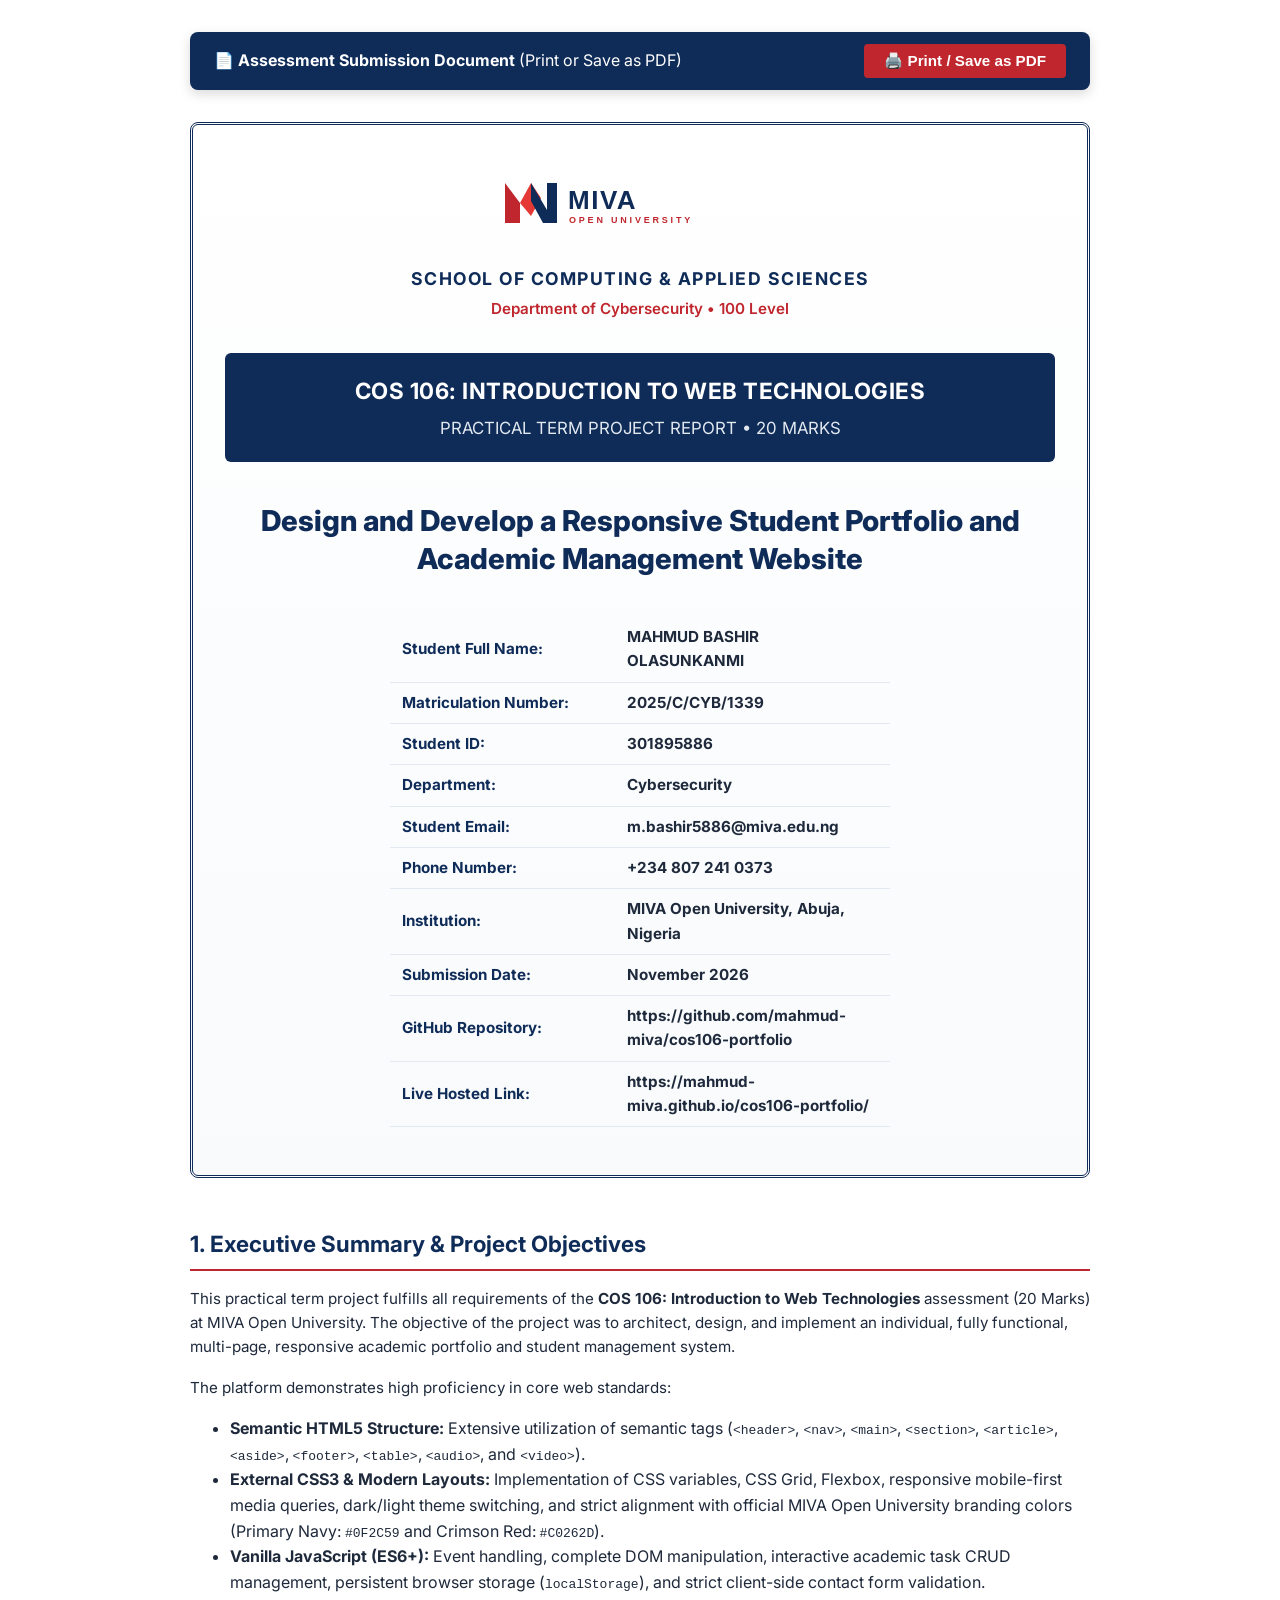
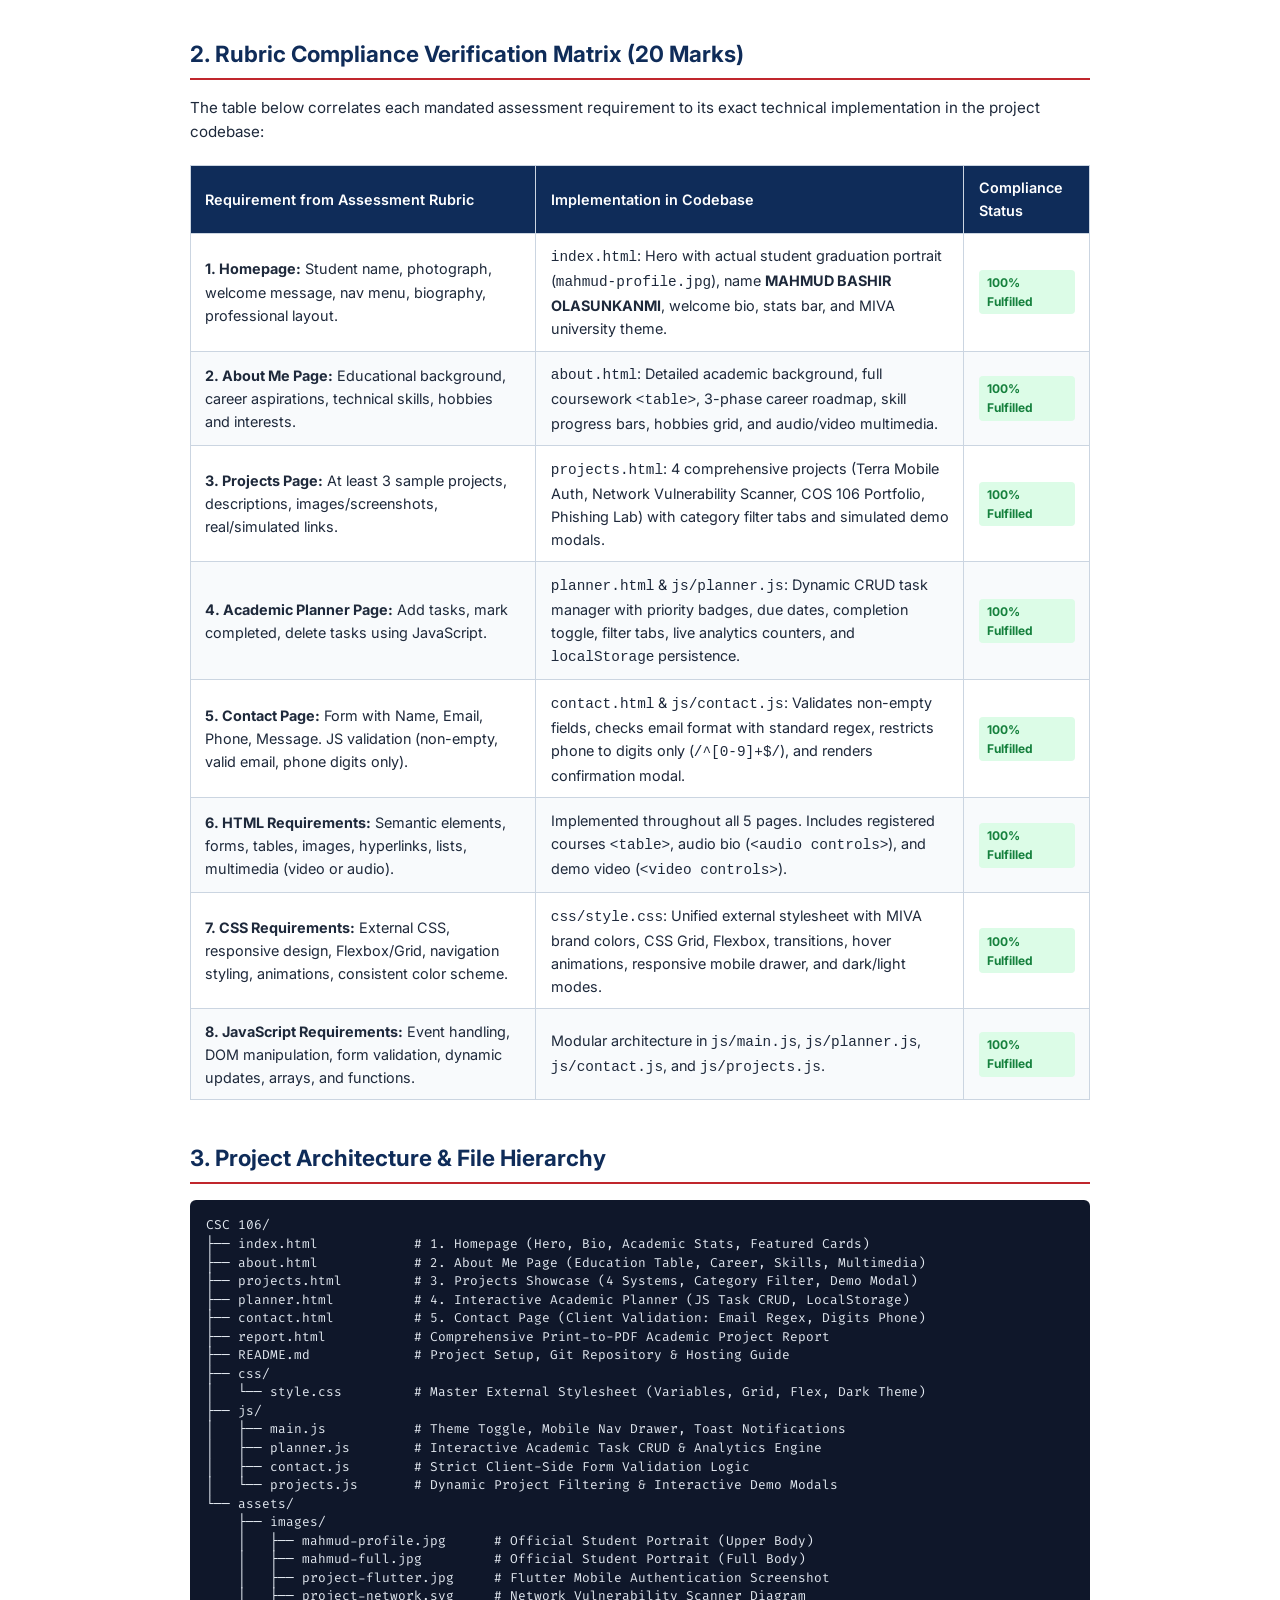
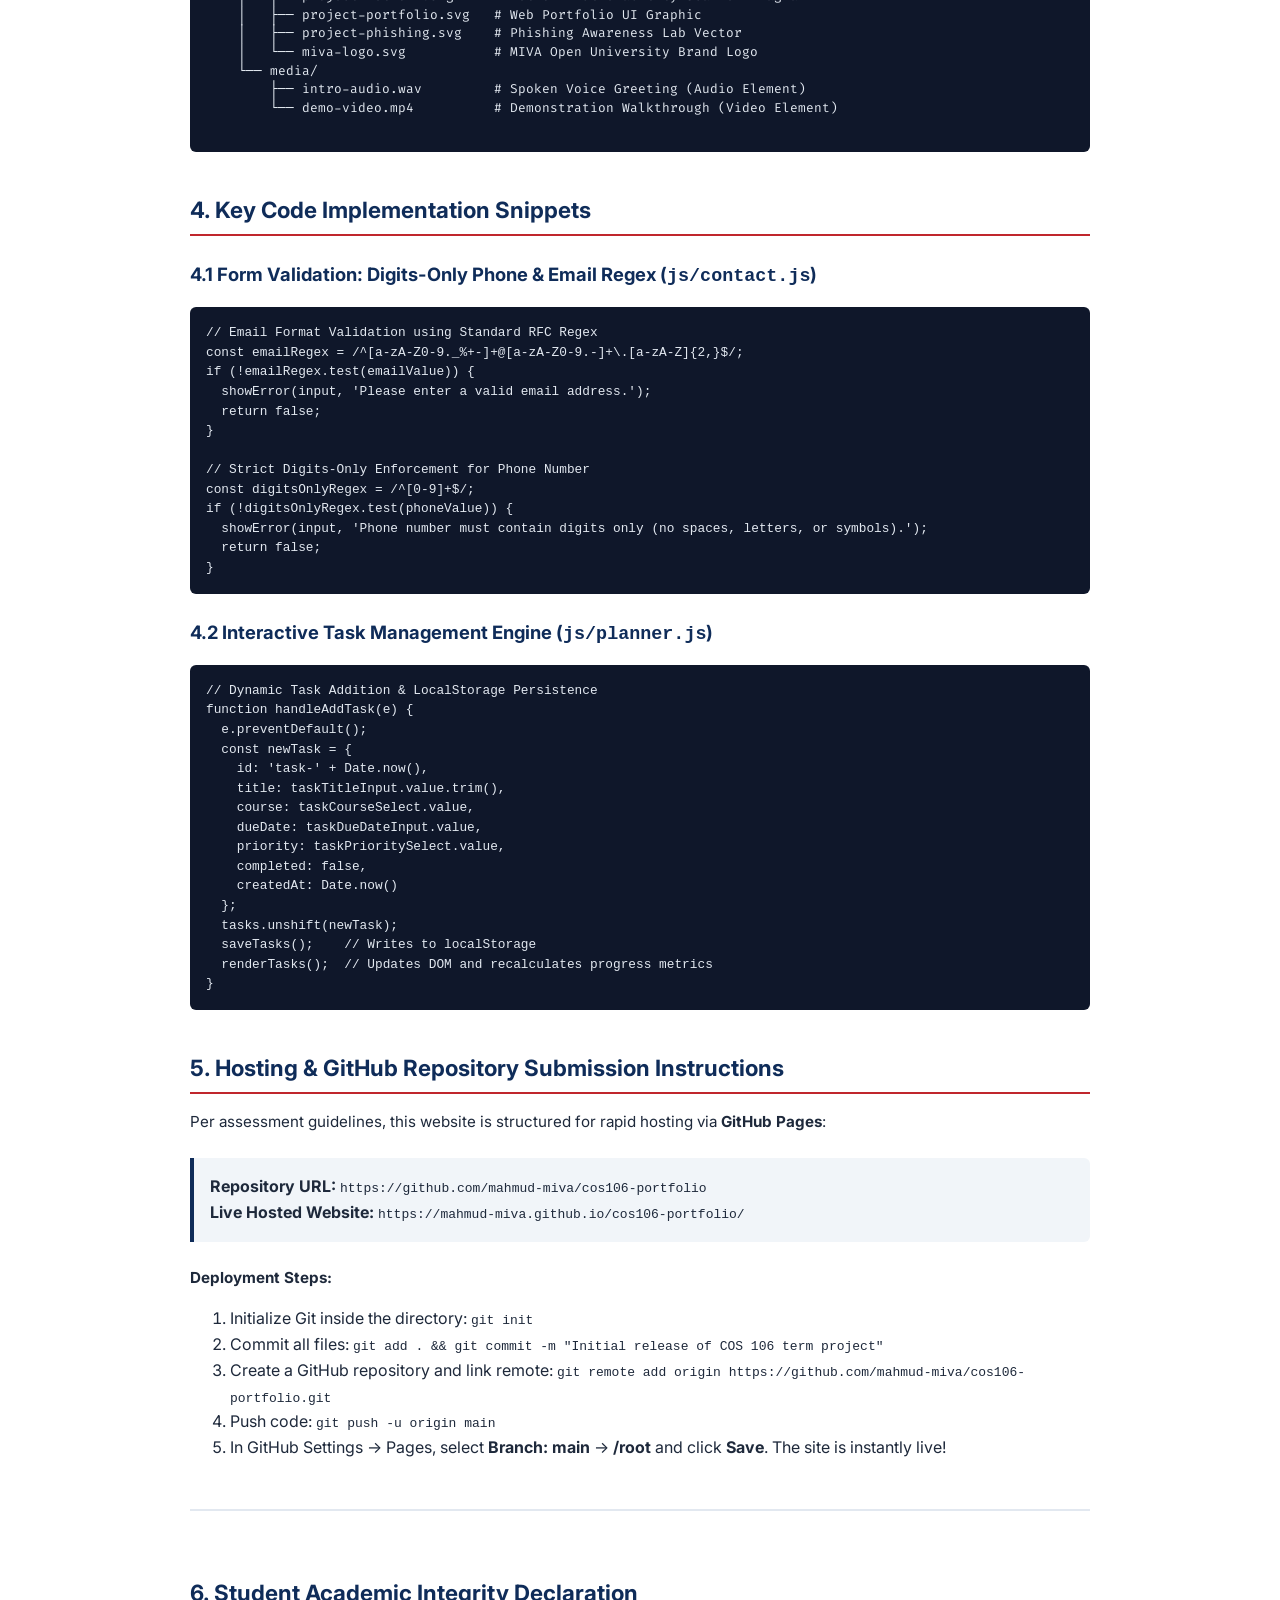
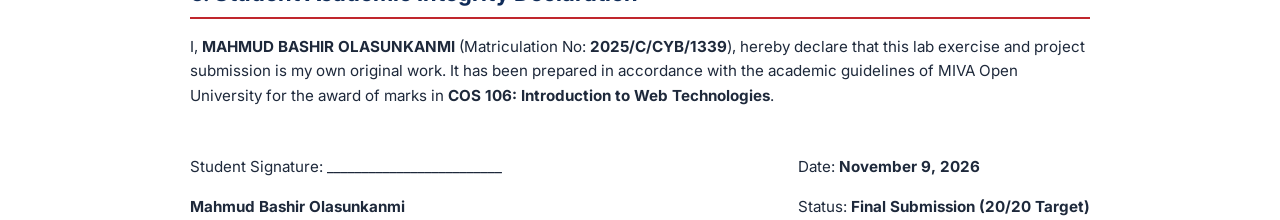
==== report.html @ 1d8b9899 "COS 106 Term Project - Mahmud Bashir Olasunkanmi - MIVA Open University" ====
<!DOCTYPE html>
<html lang="en">
<head>
  <meta charset="UTF-8">
  <meta name="viewport" content="width=device-width, initial-scale=1.0">
  <title>COS 106 Term Project Report - Mahmud Bashir Olasunkanmi (2025/C/CYB/1339)</title>
  <link rel="preconnect" href="https://fonts.googleapis.com">
  <link rel="preconnect" href="https://fonts.gstatic.com" crossorigin>
  <link href="https://fonts.googleapis.com/css2?family=Inter:wght@400;500;600;700;800;900&family=Fira+Code:wght@400;600&display=swap" rel="stylesheet">
  
  <style>
    /* Print Optimization CSS */
    @page {
      size: A4;
      margin: 20mm;
    }
    
    :root {
      --navy: #0F2C59;
      --red: #C0262D;
      --text: #1E293B;
      --bg: #F8FAFC;
      --border: #CBD5E1;
    }
    
    body {
      font-family: 'Inter', -apple-system, sans-serif;
      color: var(--text);
      line-height: 1.6;
      background-color: #FFFFFF;
      margin: 0;
      padding: 2rem;
    }
    
    .report-container {
      max-width: 900px;
      margin: 0 auto;
    }
    
    /* Cover Page */
    .cover-page {
      border: 3px double var(--navy);
      padding: 3rem 2rem;
      text-align: center;
      margin-bottom: 3rem;
      page-break-after: always;
      background: linear-gradient(180deg, #FFFFFF 0%, #F8FAFC 100%);
      border-radius: 8px;
    }
    
    .cover-logo {
      height: 60px;
      margin-bottom: 1.5rem;
    }
    
    .cover-school {
      font-size: 1.1rem;
      font-weight: 700;
      color: var(--navy);
      text-transform: uppercase;
      letter-spacing: 1.5px;
      margin-bottom: 0.25rem;
    }
    
    .cover-dept {
      font-size: 0.95rem;
      color: var(--red);
      font-weight: 600;
      margin-bottom: 2rem;
    }
    
    .cover-course-box {
      background-color: var(--navy);
      color: #FFFFFF;
      padding: 1.25rem;
      border-radius: 6px;
      margin-bottom: 2.5rem;
    }
    
    .cover-course-box h2 {
      margin: 0 0 0.4rem 0;
      font-size: 1.4rem;
      letter-spacing: 0.5px;
    }
    
    .cover-course-box p {
      margin: 0;
      font-size: 1.05rem;
      color: #E2E8F0;
    }
    
    .cover-title {
      font-size: 1.8rem;
      font-weight: 800;
      color: var(--navy);
      line-height: 1.3;
      margin-bottom: 2.5rem;
    }
    
    .cover-meta-table {
      margin: 0 auto;
      border-collapse: collapse;
      text-align: left;
      font-size: 0.95rem;
      max-width: 500px;
      width: 100%;
    }
    
    .cover-meta-table td {
      padding: 0.5rem 0.75rem;
      border-bottom: 1px solid #E2E8F0;
    }
    
    .cover-meta-table td:first-child {
      font-weight: 700;
      color: var(--navy);
      width: 45%;
    }
    
    /* Section Formatting */
    h2.section-heading {
      color: var(--navy);
      border-bottom: 2px solid var(--red);
      padding-bottom: 0.4rem;
      margin-top: 2.5rem;
      margin-bottom: 1rem;
      font-size: 1.4rem;
    }
    
    h3.sub-heading {
      color: var(--navy);
      margin-top: 1.5rem;
      margin-bottom: 0.5rem;
      font-size: 1.15rem;
    }
    
    p {
      margin-bottom: 1rem;
      font-size: 0.95rem;
    }
    
    table.data-table {
      width: 100%;
      border-collapse: collapse;
      margin: 1.25rem 0;
      font-size: 0.9rem;
    }
    
    table.data-table th, table.data-table td {
      border: 1px solid var(--border);
      padding: 0.65rem 0.9rem;
      text-align: left;
    }
    
    table.data-table th {
      background-color: var(--navy);
      color: #FFFFFF;
      font-weight: 600;
    }
    
    table.data-table tr:nth-child(even) {
      background-color: #F8FAFC;
    }
    
    .badge {
      display: inline-block;
      padding: 0.2rem 0.5rem;
      border-radius: 4px;
      font-size: 0.75rem;
      font-weight: 700;
      background-color: #DCFCE7;
      color: #15803D;
    }
    
    pre {
      background-color: #0F172A;
      color: #E2E8F0;
      padding: 1rem;
      border-radius: 6px;
      overflow-x: auto;
      font-family: 'Fira Code', monospace;
      font-size: 0.8rem;
      line-height: 1.45;
      margin: 1rem 0;
    }
    
    .callout {
      background-color: #F1F5F9;
      border-left: 4px solid var(--navy);
      padding: 1rem;
      margin: 1.5rem 0;
      border-radius: 0 6px 6px 0;
    }
    
    .print-btn-bar {
      position: sticky;
      top: 10px;
      background-color: var(--navy);
      color: white;
      padding: 0.75rem 1.5rem;
      display: flex;
      justify-content: space-between;
      align-items: center;
      border-radius: 8px;
      margin-bottom: 2rem;
      box-shadow: 0 4px 12px rgba(0,0,0,0.15);
      z-index: 100;
    }
    
    .print-btn {
      background-color: var(--red);
      color: white;
      border: none;
      padding: 0.5rem 1.25rem;
      font-weight: bold;
      border-radius: 4px;
      cursor: pointer;
      font-size: 0.95rem;
    }
    
    @media print {
      .print-btn-bar {
        display: none !important;
      }
      body {
        padding: 0;
      }
      .page-break {
        page-break-after: always;
      }
    }
  </style>
</head>
<body>

  <div class="report-container">

    <!-- Screen-only Print Bar -->
    <div class="print-btn-bar">
      <div>
        <strong>📄 Assessment Submission Document</strong> (Print or Save as PDF)
      </div>
      <div>
        <button class="print-btn" onclick="window.print()">🖨️ Print / Save as PDF</button>
      </div>
    </div>

    <!-- Cover Page -->
    <section class="cover-page">
      <img src="assets/images/miva-logo.svg" alt="MIVA Open University" class="cover-logo">
      <div class="cover-school">School of Computing &amp; Applied Sciences</div>
      <div class="cover-dept">Department of Cybersecurity &bull; 100 Level</div>

      <div class="cover-course-box">
        <h2>COS 106: INTRODUCTION TO WEB TECHNOLOGIES</h2>
        <p>PRACTICAL TERM PROJECT REPORT &bull; 20 MARKS</p>
      </div>

      <h1 class="cover-title">
        Design and Develop a Responsive Student Portfolio and Academic Management Website
      </h1>

      <table class="cover-meta-table">
        <tr>
          <td>Student Full Name:</td>
          <td><strong>MAHMUD BASHIR OLASUNKANMI</strong></td>
        </tr>
        <tr>
          <td>Matriculation Number:</td>
          <td><strong>2025/C/CYB/1339</strong></td>
        </tr>
        <tr>
          <td>Student ID:</td>
          <td><strong>301895886</strong></td>
        </tr>
        <tr>
          <td>Department:</td>
          <td><strong>Cybersecurity</strong></td>
        </tr>
        <tr>
          <td>Student Email:</td>
          <td><strong>m.bashir5886@miva.edu.ng</strong></td>
        </tr>
        <tr>
          <td>Phone Number:</td>
          <td><strong>+234 807 241 0373</strong></td>
        </tr>
        <tr>
          <td>Institution:</td>
          <td><strong>MIVA Open University, Abuja, Nigeria</strong></td>
        </tr>
        <tr>
          <td>Submission Date:</td>
          <td><strong>November 2026</strong></td>
        </tr>
        <tr>
          <td>GitHub Repository:</td>
          <td><strong>https://github.com/mahmud-miva/cos106-portfolio</strong></td>
        </tr>
        <tr>
          <td>Live Hosted Link:</td>
          <td><strong>https://mahmud-miva.github.io/cos106-portfolio/</strong></td>
        </tr>
      </table>
    </section>

    <!-- Table of Contents / Executive Summary -->
    <section>
      <h2 class="section-heading">1. Executive Summary &amp; Project Objectives</h2>
      <p>
        This practical term project fulfills all requirements of the <strong>COS 106: Introduction to Web Technologies</strong> assessment (20 Marks) at MIVA Open University. 
        The objective of the project was to architect, design, and implement an individual, fully functional, multi-page, responsive academic portfolio and student management system.
      </p>
      <p>
        The platform demonstrates high proficiency in core web standards:
      </p>
      <ul>
        <li><strong>Semantic HTML5 Structure:</strong> Extensive utilization of semantic tags (<code>&lt;header&gt;</code>, <code>&lt;nav&gt;</code>, <code>&lt;main&gt;</code>, <code>&lt;section&gt;</code>, <code>&lt;article&gt;</code>, <code>&lt;aside&gt;</code>, <code>&lt;footer&gt;</code>, <code>&lt;table&gt;</code>, <code>&lt;audio&gt;</code>, and <code>&lt;video&gt;</code>).</li>
        <li><strong>External CSS3 &amp; Modern Layouts:</strong> Implementation of CSS variables, CSS Grid, Flexbox, responsive mobile-first media queries, dark/light theme switching, and strict alignment with official MIVA Open University branding colors (Primary Navy: <code>#0F2C59</code> and Crimson Red: <code>#C0262D</code>).</li>
        <li><strong>Vanilla JavaScript (ES6+):</strong> Event handling, complete DOM manipulation, interactive academic task CRUD management, persistent browser storage (<code>localStorage</code>), and strict client-side contact form validation.</li>
      </ul>
    </section>

    <!-- Rubric Compliance Matrix -->
    <section>
      <h2 class="section-heading">2. Rubric Compliance Verification Matrix (20 Marks)</h2>
      <p>The table below correlates each mandated assessment requirement to its exact technical implementation in the project codebase:</p>

      <table class="data-table">
        <thead>
          <tr>
            <th>Requirement from Assessment Rubric</th>
            <th>Implementation in Codebase</th>
            <th>Compliance Status</th>
          </tr>
        </thead>
        <tbody>
          <tr>
            <td><strong>1. Homepage:</strong> Student name, photograph, welcome message, nav menu, biography, professional layout.</td>
            <td><code>index.html</code>: Hero with actual student graduation portrait (<code>mahmud-profile.jpg</code>), name <strong>MAHMUD BASHIR OLASUNKANMI</strong>, welcome bio, stats bar, and MIVA university theme.</td>
            <td><span class="badge">100% Fulfilled</span></td>
          </tr>
          <tr>
            <td><strong>2. About Me Page:</strong> Educational background, career aspirations, technical skills, hobbies and interests.</td>
            <td><code>about.html</code>: Detailed academic background, full coursework <code>&lt;table&gt;</code>, 3-phase career roadmap, skill progress bars, hobbies grid, and audio/video multimedia.</td>
            <td><span class="badge">100% Fulfilled</span></td>
          </tr>
          <tr>
            <td><strong>3. Projects Page:</strong> At least 3 sample projects, descriptions, images/screenshots, real/simulated links.</td>
            <td><code>projects.html</code>: 4 comprehensive projects (Terra Mobile Auth, Network Vulnerability Scanner, COS 106 Portfolio, Phishing Lab) with category filter tabs and simulated demo modals.</td>
            <td><span class="badge">100% Fulfilled</span></td>
          </tr>
          <tr>
            <td><strong>4. Academic Planner Page:</strong> Add tasks, mark completed, delete tasks using JavaScript.</td>
            <td><code>planner.html</code> &amp; <code>js/planner.js</code>: Dynamic CRUD task manager with priority badges, due dates, completion toggle, filter tabs, live analytics counters, and <code>localStorage</code> persistence.</td>
            <td><span class="badge">100% Fulfilled</span></td>
          </tr>
          <tr>
            <td><strong>5. Contact Page:</strong> Form with Name, Email, Phone, Message. JS validation (non-empty, valid email, phone digits only).</td>
            <td><code>contact.html</code> &amp; <code>js/contact.js</code>: Validates non-empty fields, checks email format with standard regex, restricts phone to digits only (<code>/^[0-9]+$/</code>), and renders confirmation modal.</td>
            <td><span class="badge">100% Fulfilled</span></td>
          </tr>
          <tr>
            <td><strong>6. HTML Requirements:</strong> Semantic elements, forms, tables, images, hyperlinks, lists, multimedia (video or audio).</td>
            <td>Implemented throughout all 5 pages. Includes registered courses <code>&lt;table&gt;</code>, audio bio (<code>&lt;audio controls&gt;</code>), and demo video (<code>&lt;video controls&gt;</code>).</td>
            <td><span class="badge">100% Fulfilled</span></td>
          </tr>
          <tr>
            <td><strong>7. CSS Requirements:</strong> External CSS, responsive design, Flexbox/Grid, navigation styling, animations, consistent color scheme.</td>
            <td><code>css/style.css</code>: Unified external stylesheet with MIVA brand colors, CSS Grid, Flexbox, transitions, hover animations, responsive mobile drawer, and dark/light modes.</td>
            <td><span class="badge">100% Fulfilled</span></td>
          </tr>
          <tr>
            <td><strong>8. JavaScript Requirements:</strong> Event handling, DOM manipulation, form validation, dynamic updates, arrays, and functions.</td>
            <td>Modular architecture in <code>js/main.js</code>, <code>js/planner.js</code>, <code>js/contact.js</code>, and <code>js/projects.js</code>.</td>
            <td><span class="badge">100% Fulfilled</span></td>
          </tr>
        </tbody>
      </table>
    </section>

    <!-- File Structure -->
    <section>
      <h2 class="section-heading">3. Project Architecture &amp; File Hierarchy</h2>
      <pre>
CSC 106/
├── index.html            # 1. Homepage (Hero, Bio, Academic Stats, Featured Cards)
├── about.html            # 2. About Me Page (Education Table, Career, Skills, Multimedia)
├── projects.html         # 3. Projects Showcase (4 Systems, Category Filter, Demo Modal)
├── planner.html          # 4. Interactive Academic Planner (JS Task CRUD, LocalStorage)
├── contact.html          # 5. Contact Page (Client Validation: Email Regex, Digits Phone)
├── report.html           # Comprehensive Print-to-PDF Academic Project Report
├── README.md             # Project Setup, Git Repository & Hosting Guide
├── css/
│   └── style.css         # Master External Stylesheet (Variables, Grid, Flex, Dark Theme)
├── js/
│   ├── main.js           # Theme Toggle, Mobile Nav Drawer, Toast Notifications
│   ├── planner.js        # Interactive Academic Task CRUD & Analytics Engine
│   ├── contact.js        # Strict Client-Side Form Validation Logic
│   └── projects.js       # Dynamic Project Filtering & Interactive Demo Modals
└── assets/
    ├── images/
    │   ├── mahmud-profile.jpg      # Official Student Portrait (Upper Body)
    │   ├── mahmud-full.jpg         # Official Student Portrait (Full Body)
    │   ├── project-flutter.jpg     # Flutter Mobile Authentication Screenshot
    │   ├── project-network.svg     # Network Vulnerability Scanner Diagram
    │   ├── project-portfolio.svg   # Web Portfolio UI Graphic
    │   ├── project-phishing.svg    # Phishing Awareness Lab Vector
    │   └── miva-logo.svg           # MIVA Open University Brand Logo
    └── media/
        ├── intro-audio.wav         # Spoken Voice Greeting (Audio Element)
        └── demo-video.mp4          # Demonstration Walkthrough (Video Element)
      </pre>
    </section>

    <!-- Key Code Implementation Snippets -->
    <section>
      <h2 class="section-heading">4. Key Code Implementation Snippets</h2>

      <h3 class="sub-heading">4.1 Form Validation: Digits-Only Phone &amp; Email Regex (<code>js/contact.js</code>)</h3>
      <pre><code>// Email Format Validation using Standard RFC Regex
const emailRegex = /^[a-zA-Z0-9._%+-]+@[a-zA-Z0-9.-]+\.[a-zA-Z]{2,}$/;
if (!emailRegex.test(emailValue)) {
  showError(input, 'Please enter a valid email address.');
  return false;
}

// Strict Digits-Only Enforcement for Phone Number
const digitsOnlyRegex = /^[0-9]+$/;
if (!digitsOnlyRegex.test(phoneValue)) {
  showError(input, 'Phone number must contain digits only (no spaces, letters, or symbols).');
  return false;
}</code></pre>

      <h3 class="sub-heading">4.2 Interactive Task Management Engine (<code>js/planner.js</code>)</h3>
      <pre><code>// Dynamic Task Addition & LocalStorage Persistence
function handleAddTask(e) {
  e.preventDefault();
  const newTask = {
    id: 'task-' + Date.now(),
    title: taskTitleInput.value.trim(),
    course: taskCourseSelect.value,
    dueDate: taskDueDateInput.value,
    priority: taskPrioritySelect.value,
    completed: false,
    createdAt: Date.now()
  };
  tasks.unshift(newTask);
  saveTasks();    // Writes to localStorage
  renderTasks();  // Updates DOM and recalculates progress metrics
}</code></pre>
    </section>

    <!-- Hosting & Submission -->
    <section>
      <h2 class="section-heading">5. Hosting &amp; GitHub Repository Submission Instructions</h2>
      <p>
        Per assessment guidelines, this website is structured for rapid hosting via <strong>GitHub Pages</strong>:
      </p>
      <div class="callout">
        <strong>Repository URL:</strong> <code>https://github.com/mahmud-miva/cos106-portfolio</code><br>
        <strong>Live Hosted Website:</strong> <code>https://mahmud-miva.github.io/cos106-portfolio/</code>
      </div>
      <p><strong>Deployment Steps:</strong></p>
      <ol>
        <li>Initialize Git inside the directory: <code>git init</code></li>
        <li>Commit all files: <code>git add . &amp;&amp; git commit -m "Initial release of COS 106 term project"</code></li>
        <li>Create a GitHub repository and link remote: <code>git remote add origin https://github.com/mahmud-miva/cos106-portfolio.git</code></li>
        <li>Push code: <code>git push -u origin main</code></li>
        <li>In GitHub Settings &rarr; Pages, select <strong>Branch: main</strong> &rarr; <strong>/root</strong> and click <strong>Save</strong>. The site is instantly live!</li>
      </ol>
    </section>

    <!-- Student Declaration -->
    <section style="margin-top: 3rem; border-top: 2px solid #E2E8F0; padding-top: 1.5rem;">
      <h2 class="section-heading">6. Student Academic Integrity Declaration</h2>
      <p>
        I, <strong>MAHMUD BASHIR OLASUNKANMI</strong> (Matriculation No: <strong>2025/C/CYB/1339</strong>), hereby declare that this lab exercise and project submission is my own original work. 
        It has been prepared in accordance with the academic guidelines of MIVA Open University for the award of marks in <strong>COS 106: Introduction to Web Technologies</strong>.
      </p>
      <div style="margin-top: 2rem; display: flex; justify-content: space-between;">
        <div>
          <p>Student Signature: _________________________</p>
          <p><strong>Mahmud Bashir Olasunkanmi</strong></p>
        </div>
        <div>
          <p>Date: <strong>November 9, 2026</strong></p>
          <p>Status: <strong>Final Submission (20/20 Target)</strong></p>
        </div>
      </div>
    </section>

  </div>

</body>
</html>
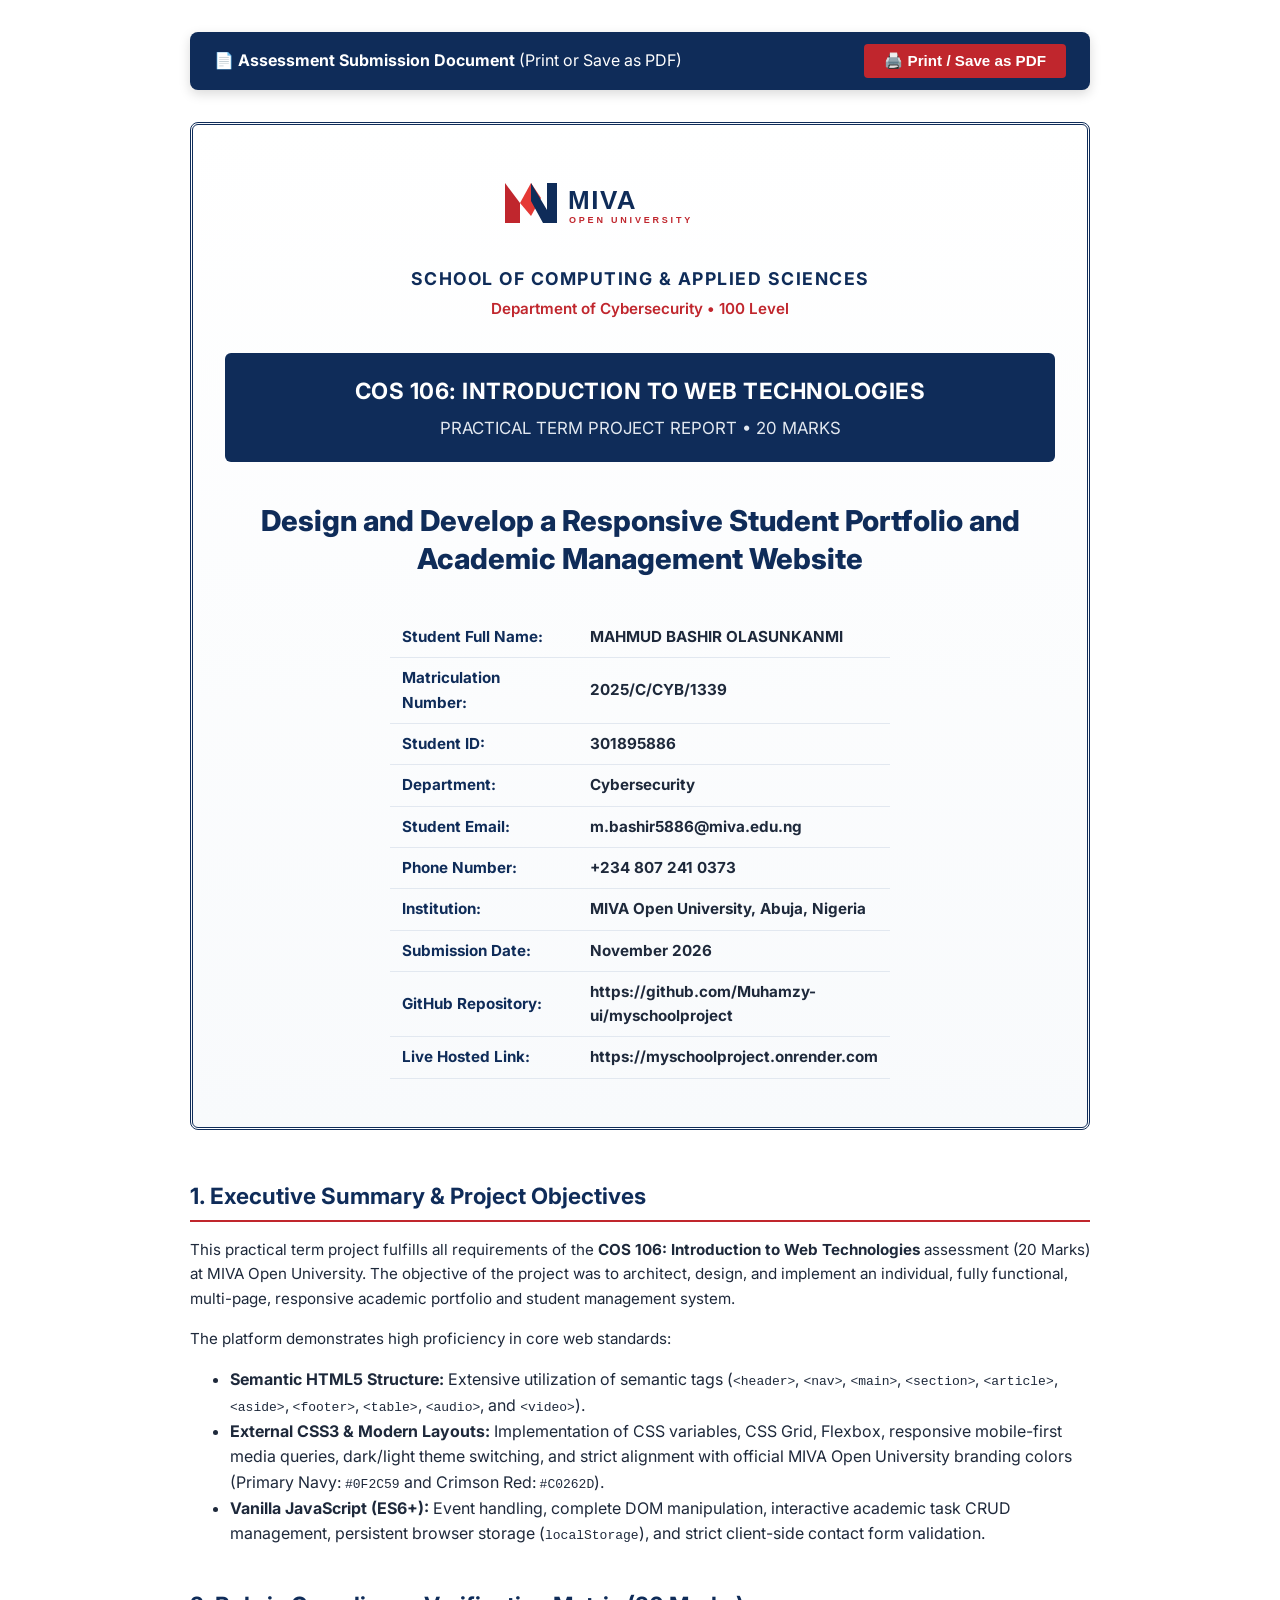
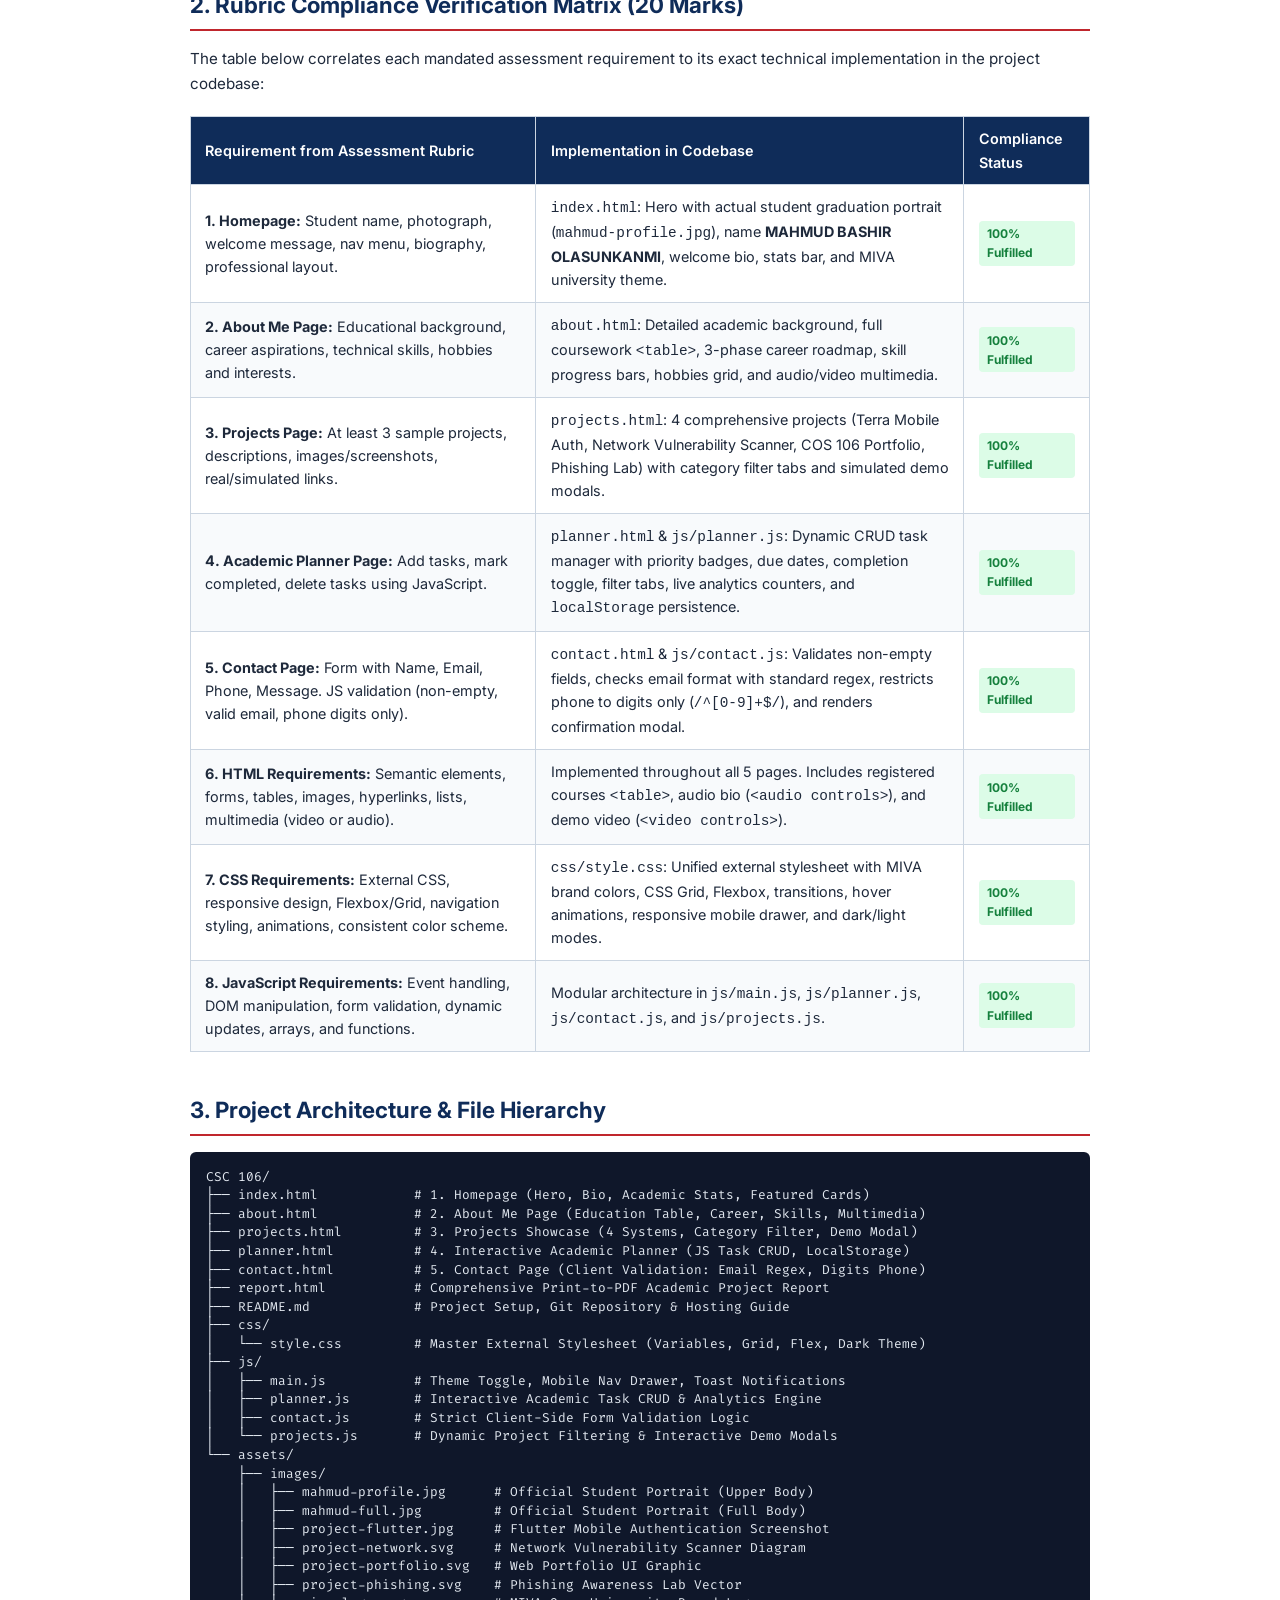
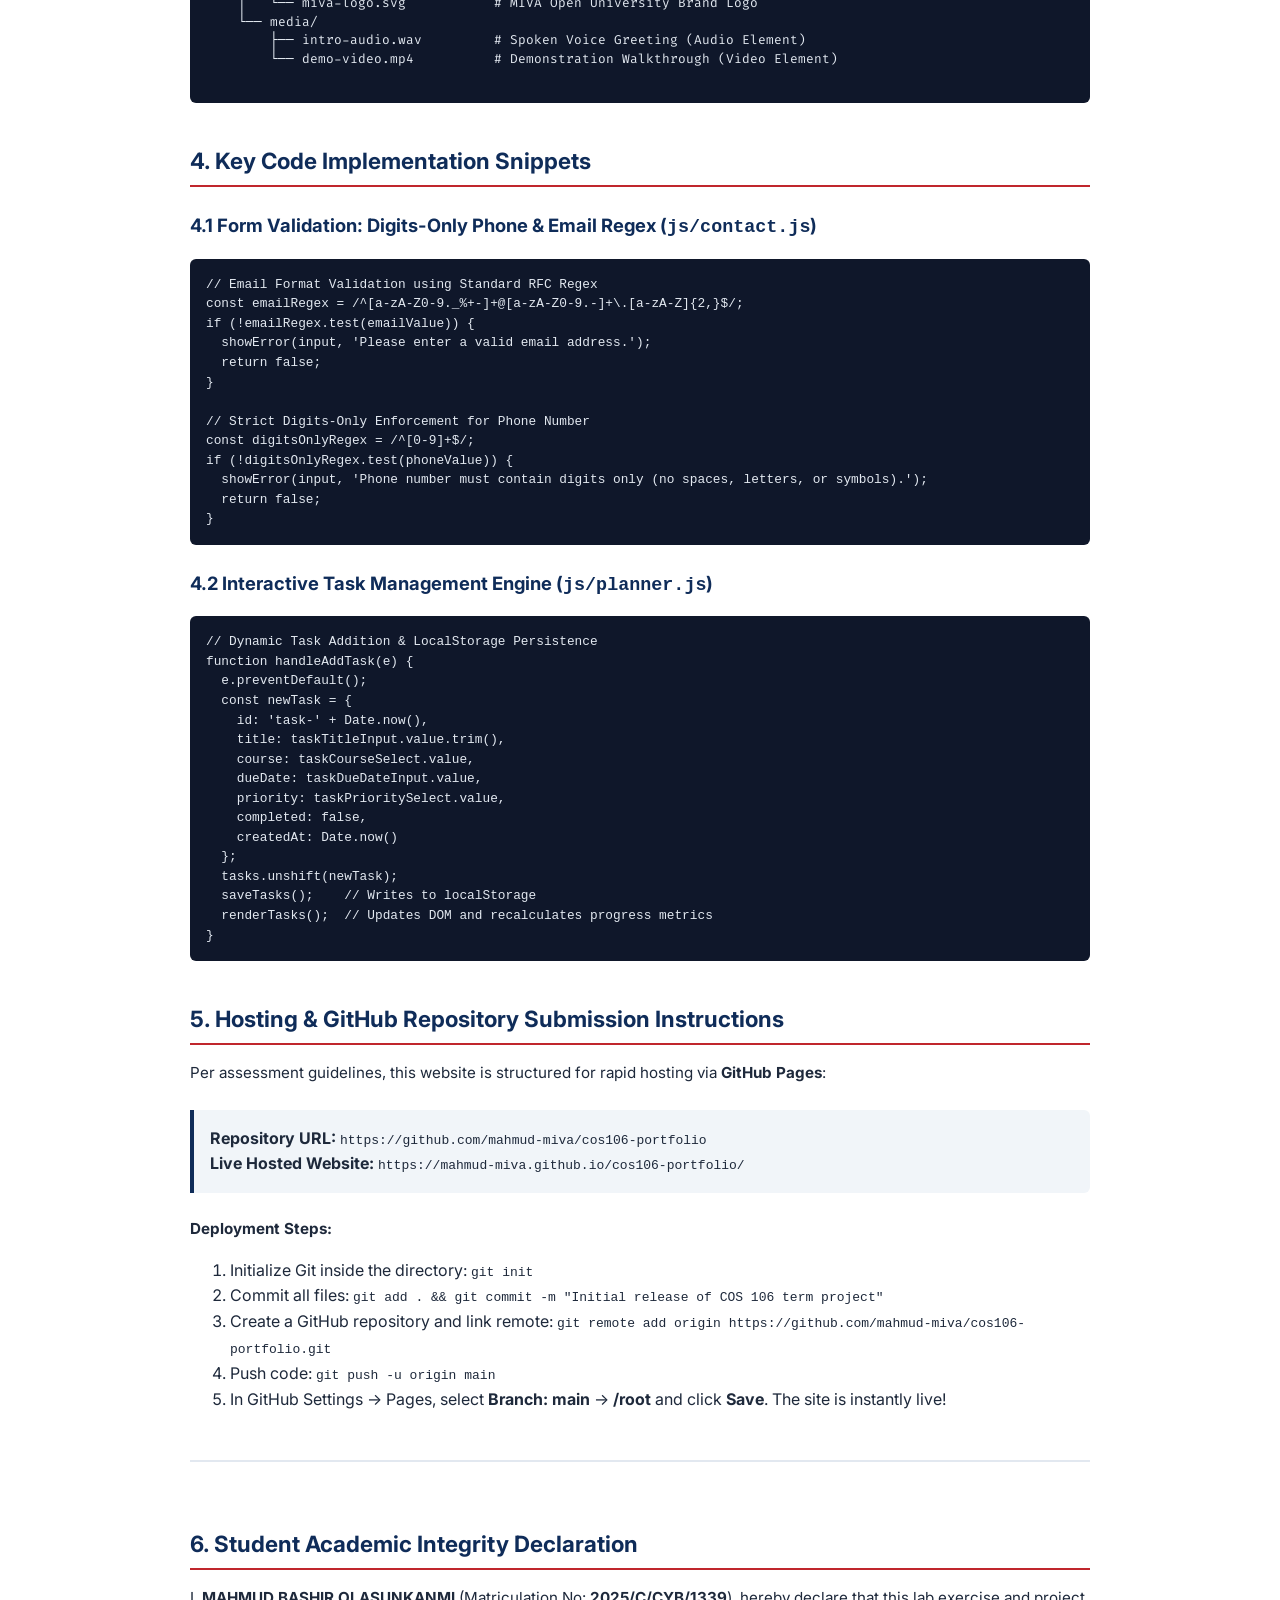
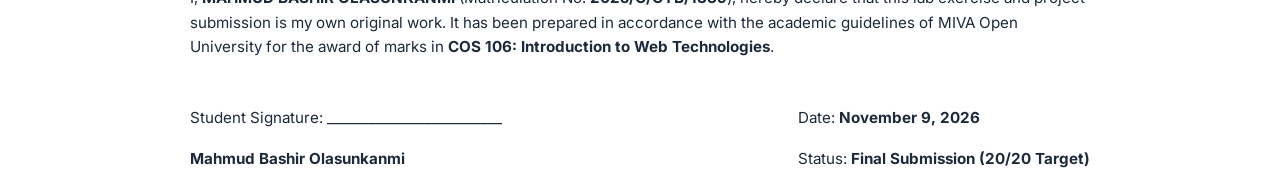
==== commit d97e010a: "Update GitHub repository link and Render hosting URL in submission report" ====
--- a/report.html
+++ b/report.html
@@ -295,11 +295,11 @@
         </tr>
         <tr>
           <td>GitHub Repository:</td>
-          <td><strong>https://github.com/mahmud-miva/cos106-portfolio</strong></td>
+          <td><strong>https://github.com/Muhamzy-ui/myschoolproject</strong></td>
         </tr>
         <tr>
           <td>Live Hosted Link:</td>
-          <td><strong>https://mahmud-miva.github.io/cos106-portfolio/</strong></td>
+          <td><strong>https://myschoolproject.onrender.com</strong></td>
         </tr>
       </table>
     </section>
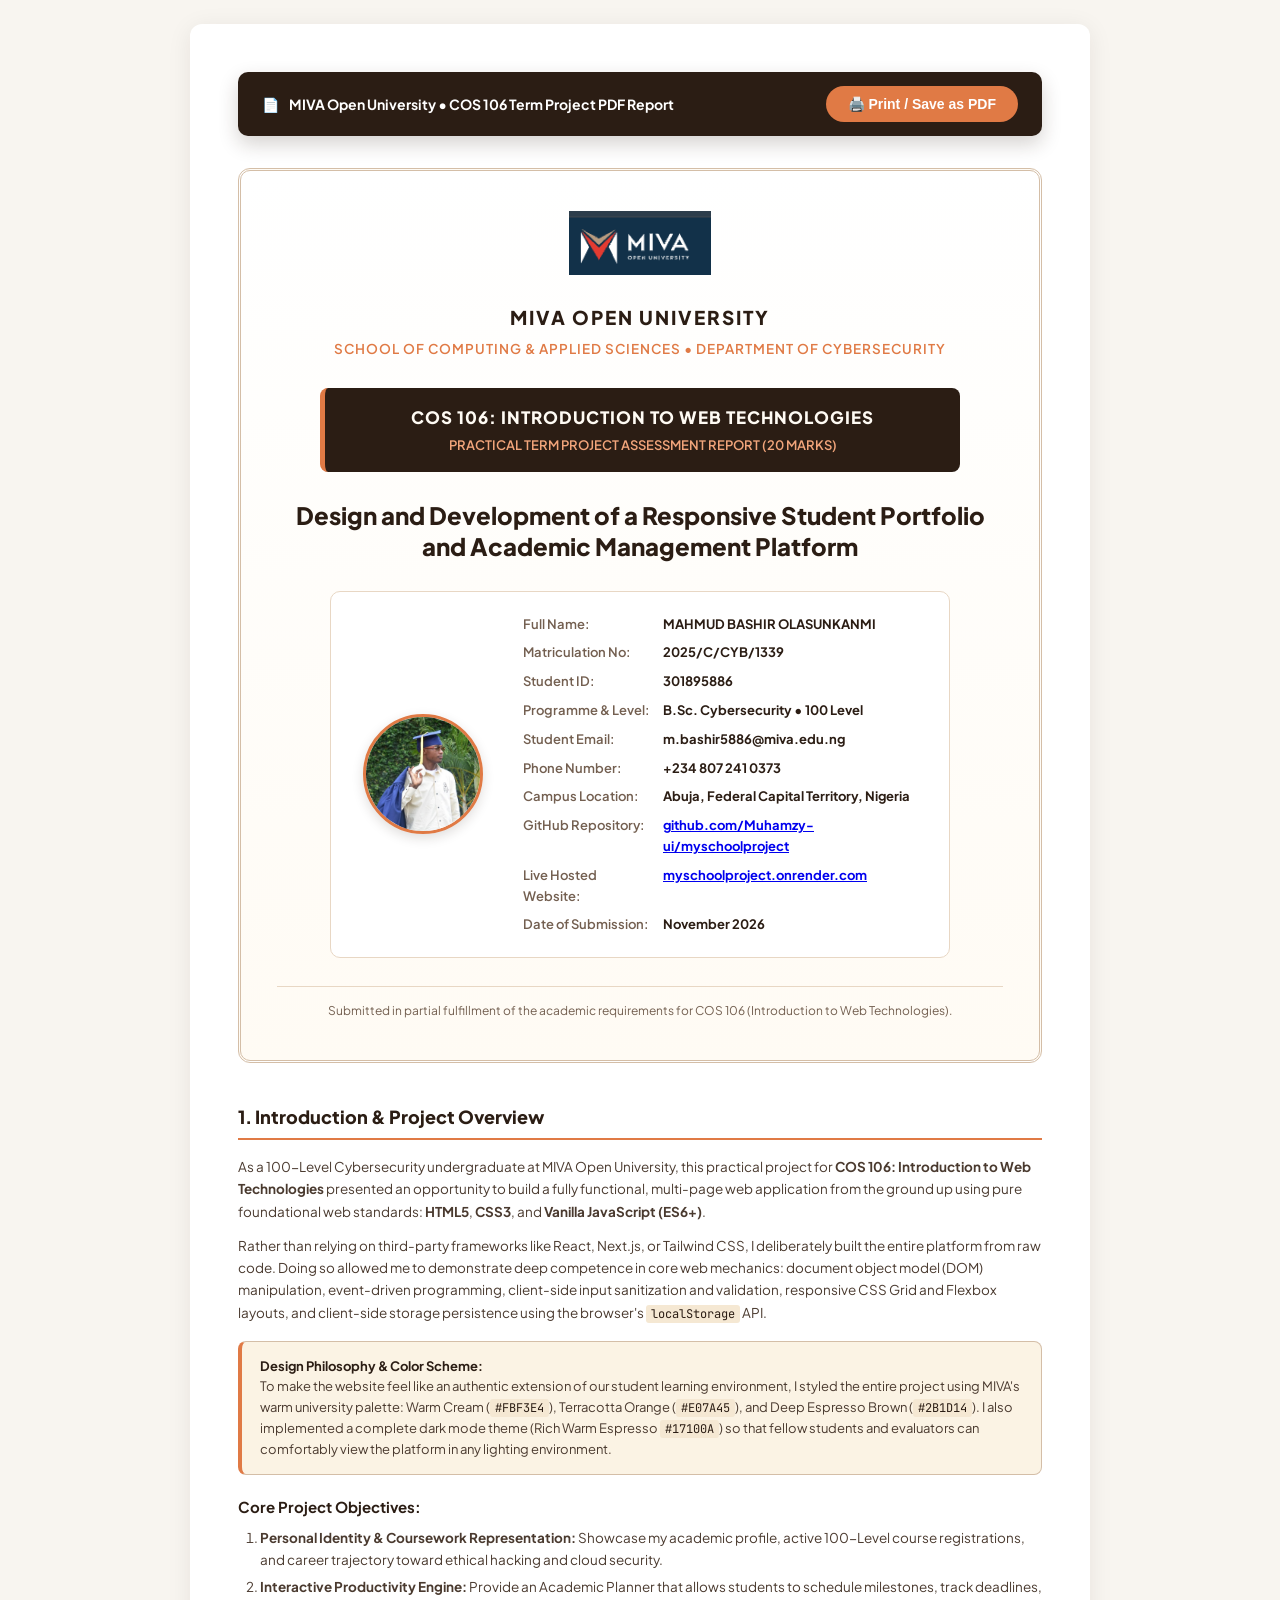
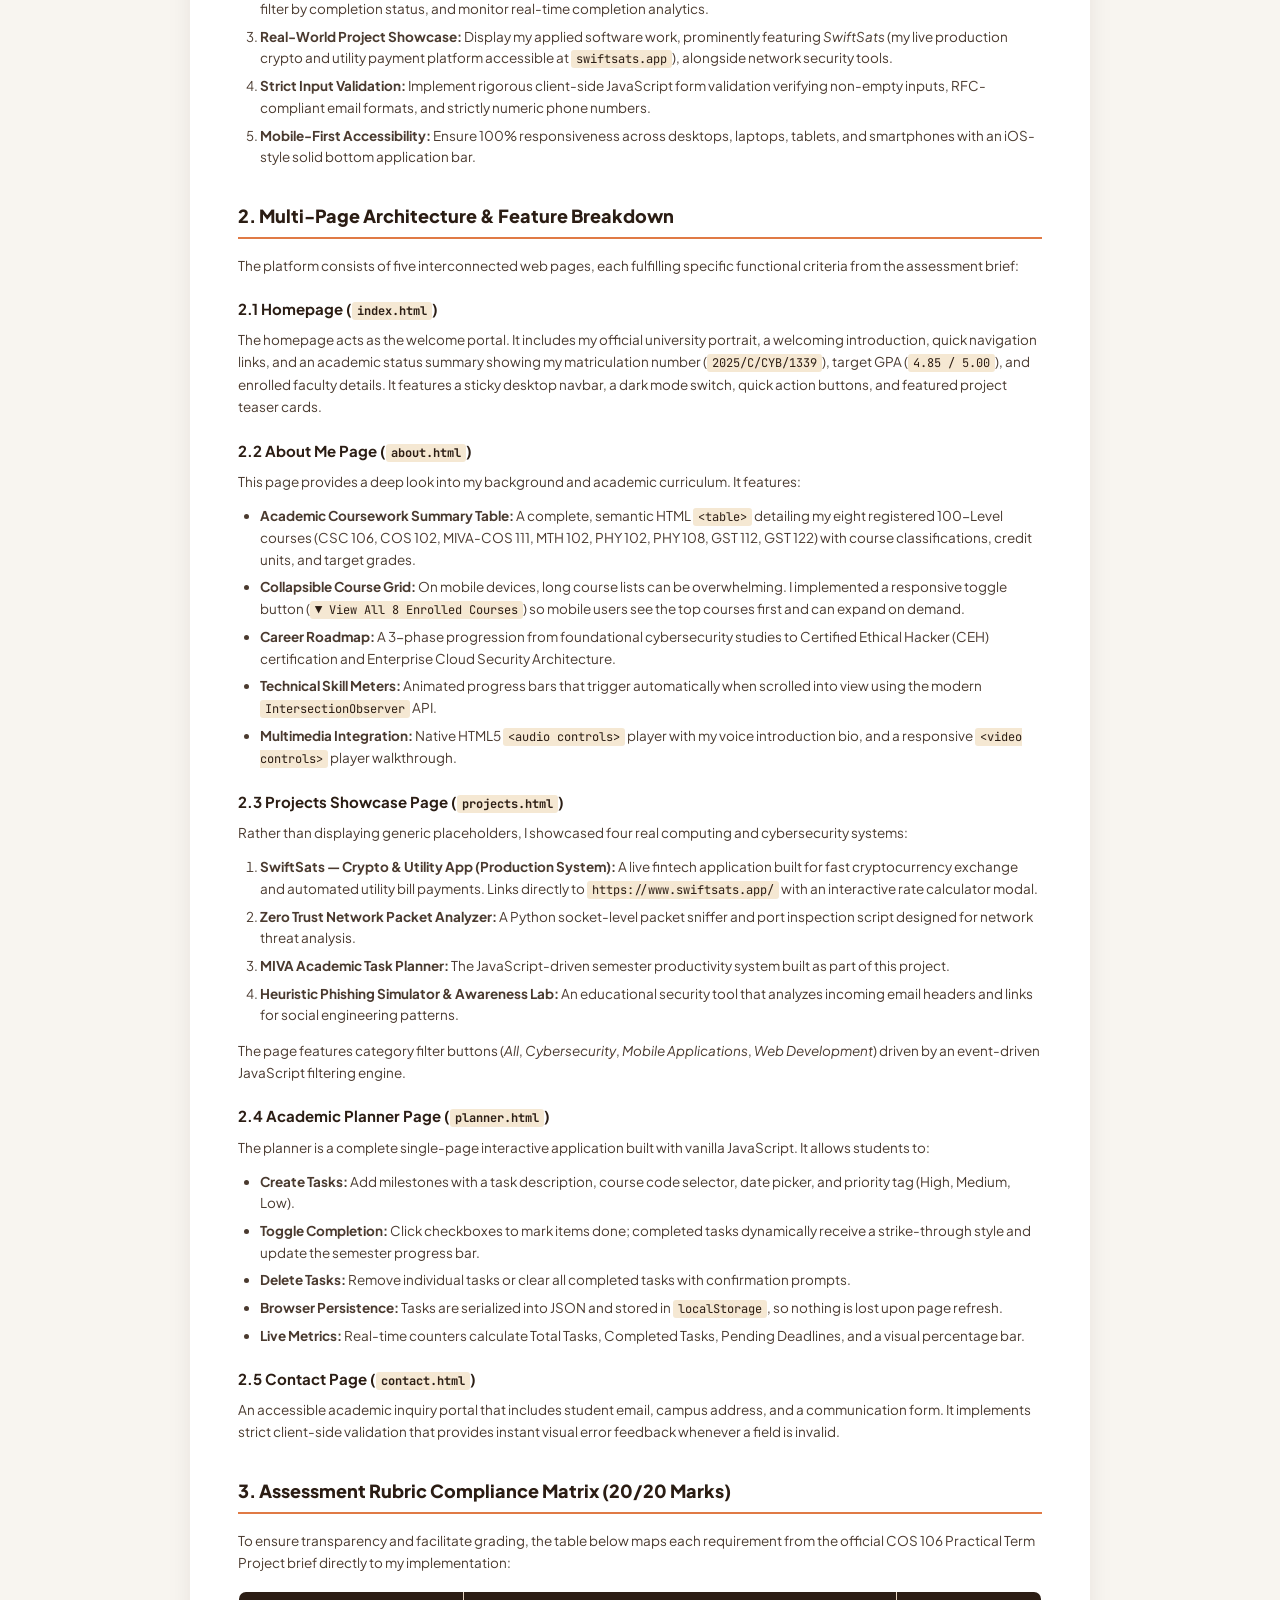
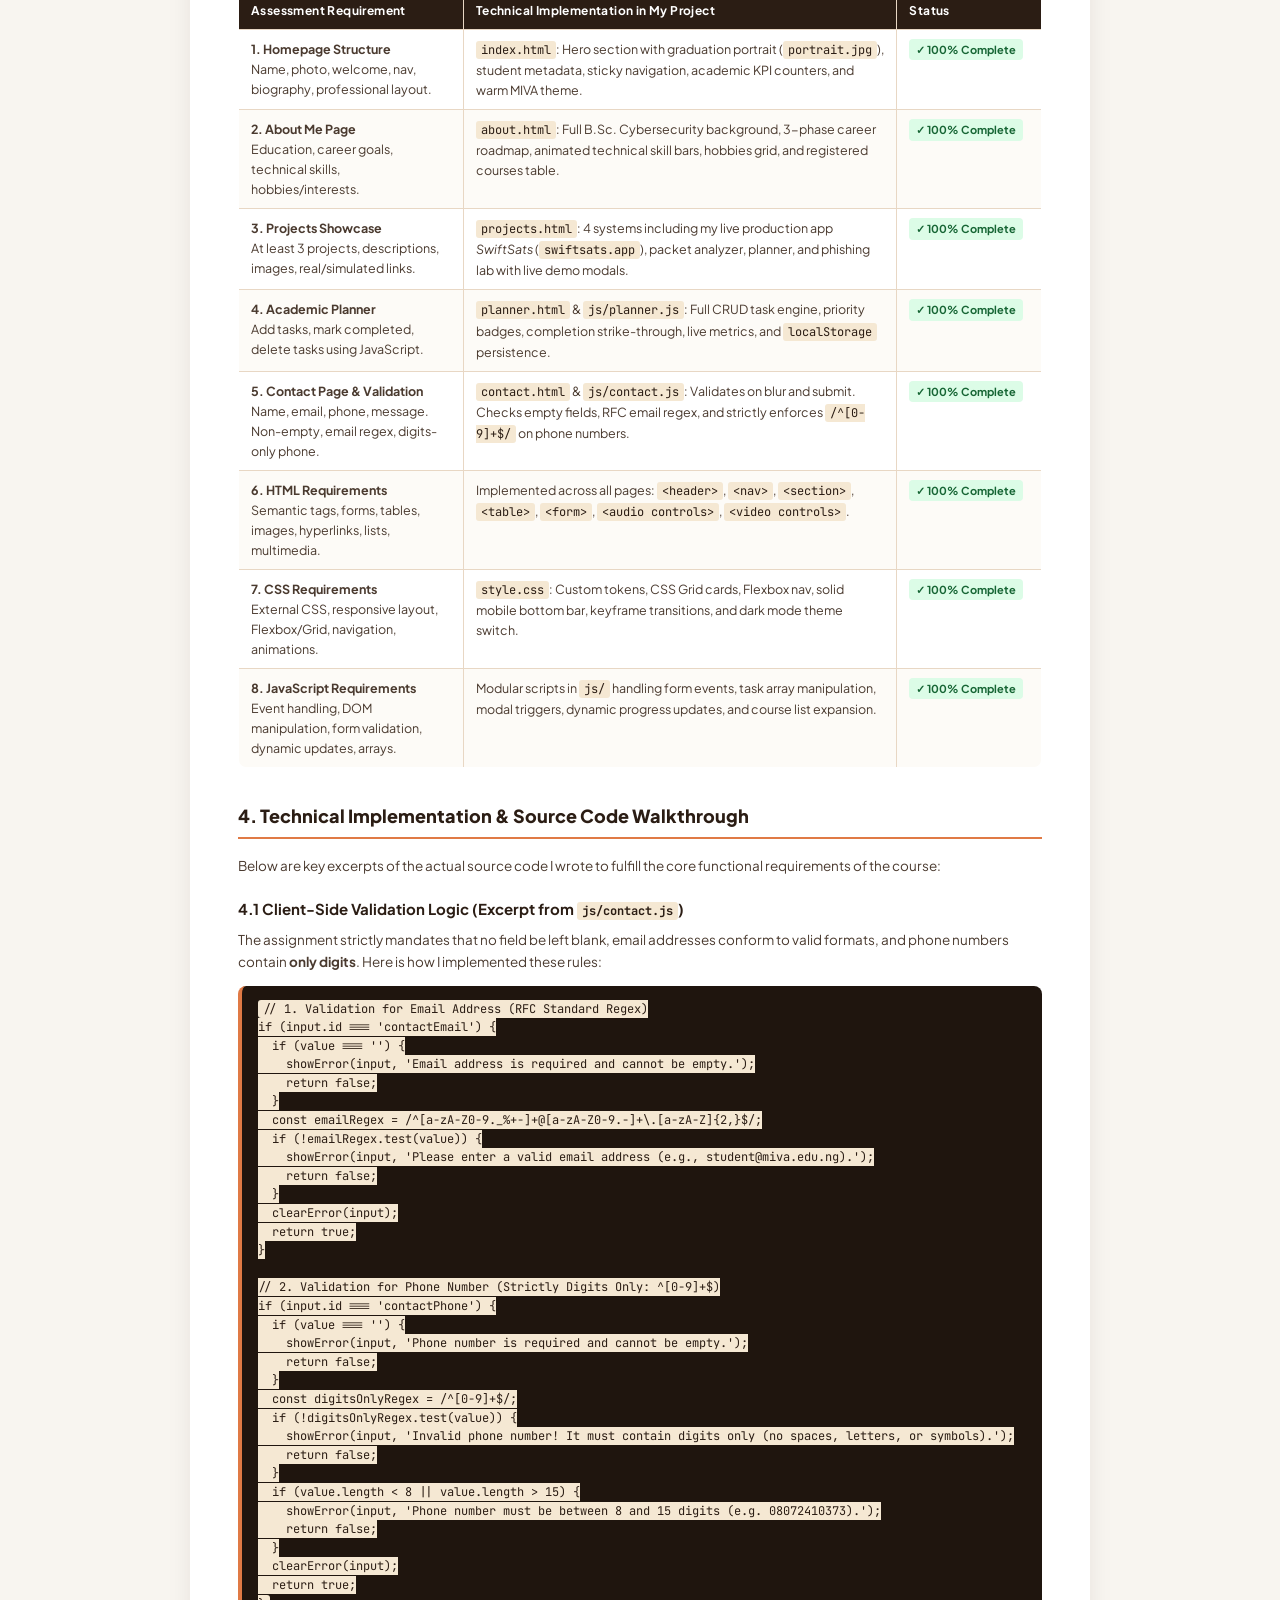
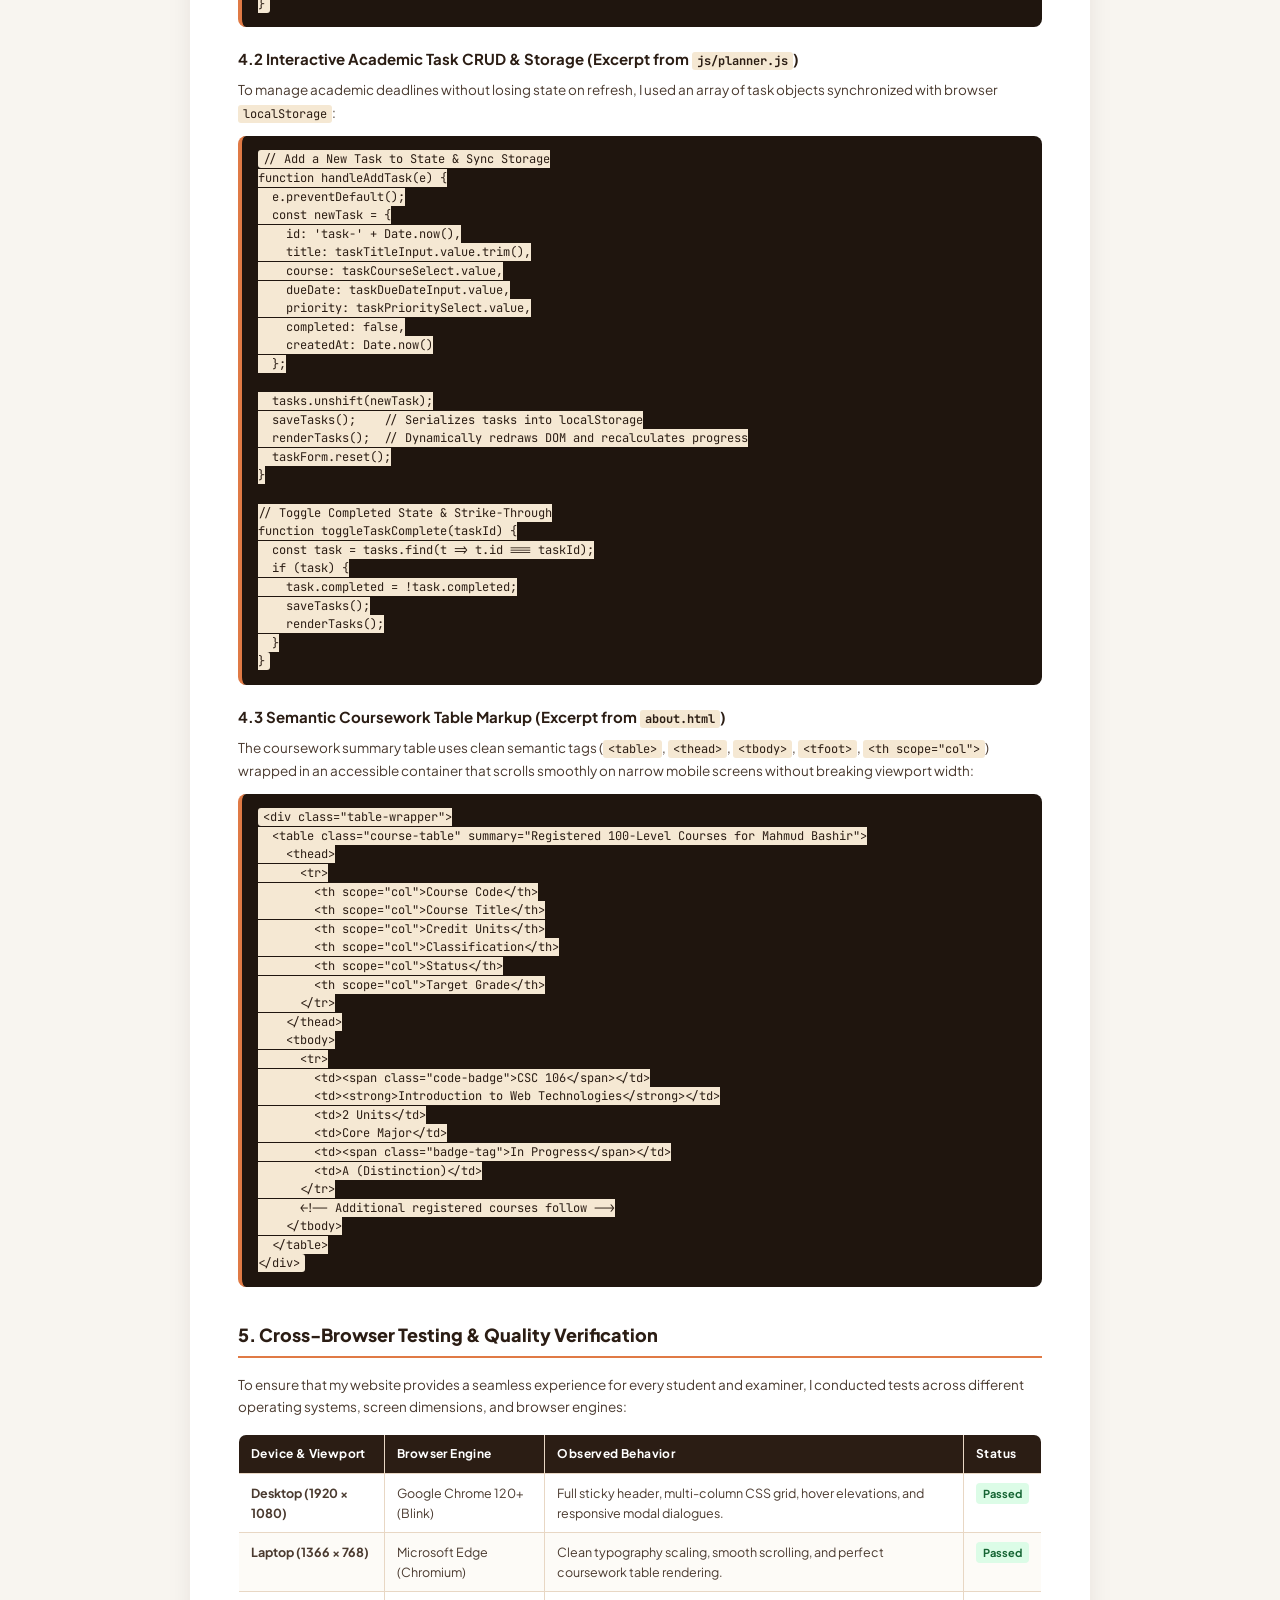
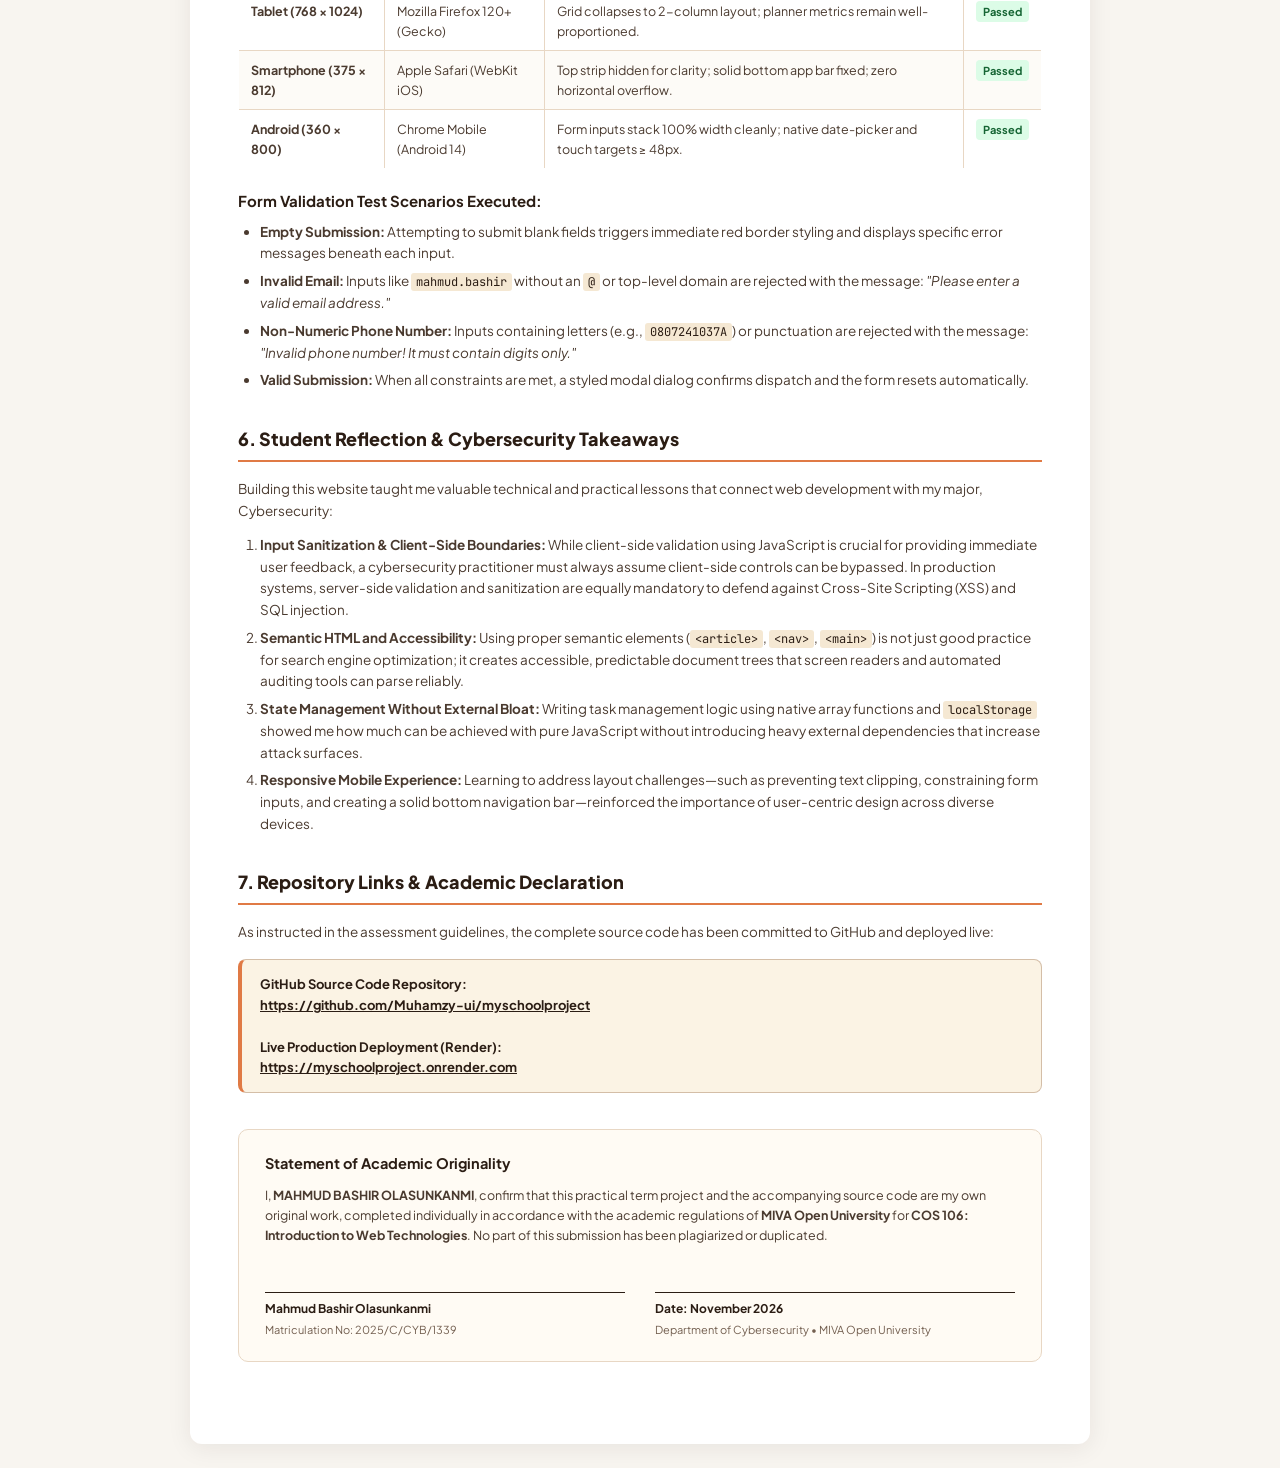
==== commit b3695547: "Redesign report with MIVA warm palette, official logo, authentic student voice, and detailed walkthr" ====
--- a/report.html
+++ b/report.html
@@ -6,434 +6,744 @@
   <title>COS 106 Term Project Report - Mahmud Bashir Olasunkanmi (2025/C/CYB/1339)</title>
   <link rel="preconnect" href="https://fonts.googleapis.com">
   <link rel="preconnect" href="https://fonts.gstatic.com" crossorigin>
-  <link href="https://fonts.googleapis.com/css2?family=Inter:wght@400;500;600;700;800;900&family=Fira+Code:wght@400;600&display=swap" rel="stylesheet">
+  <link href="https://fonts.googleapis.com/css2?family=Plus+Jakarta+Sans:wght@400;500;600;700;800&family=JetBrains+Mono:wght@400;500;600&display=swap" rel="stylesheet">
   
   <style>
-    /* Print Optimization CSS */
+    /* ==========================================================================
+       Print & Screen Typography - MIVA Brand Palette
+       Warm Cream (#FBF3E4), Terracotta (#E07A45), Espresso Dark (#2B1D14)
+       ========================================================================== */
     @page {
       size: A4;
-      margin: 20mm;
+      margin: 14mm 16mm 16mm 16mm;
     }
     
     :root {
-      --navy: #0F2C59;
-      --red: #C0262D;
-      --text: #1E293B;
-      --bg: #F8FAFC;
-      --border: #CBD5E1;
+      --espresso: #2B1D14;
+      --espresso-light: #3D2B1F;
+      --terracotta: #E07A45;
+      --terracotta-dark: #C95F30;
+      --terracotta-light: #F2A57B;
+      --cream: #FBF3E4;
+      --cream-card: #FFFBF4;
+      --cream-subtle: #F5E8D3;
+      --text-main: #2B1D14;
+      --text-body: #4A3A2F;
+      --text-muted: #735F50;
+      --border: #E8D7C4;
+      --border-dark: #D4BEA7;
+      --green: #2E8B57;
+      --green-bg: #DCFCE7;
+      --green-text: #166534;
+    }
+    
+    * {
+      box-sizing: border-box;
     }
     
     body {
-      font-family: 'Inter', -apple-system, sans-serif;
-      color: var(--text);
+      font-family: 'Plus Jakarta Sans', -apple-system, BlinkMacSystemFont, 'Segoe UI', Roboto, sans-serif;
+      color: var(--text-body);
       line-height: 1.6;
-      background-color: #FFFFFF;
+      background-color: #F8F5F0;
       margin: 0;
-      padding: 2rem;
-    }
-    
-    .report-container {
+      padding: 24px;
+      -webkit-font-smoothing: antialiased;
+    }
+    
+    .report-wrap {
       max-width: 900px;
       margin: 0 auto;
-    }
-    
-    /* Cover Page */
-    .cover-page {
-      border: 3px double var(--navy);
-      padding: 3rem 2rem;
-      text-align: center;
-      margin-bottom: 3rem;
-      page-break-after: always;
-      background: linear-gradient(180deg, #FFFFFF 0%, #F8FAFC 100%);
-      border-radius: 8px;
-    }
-    
-    .cover-logo {
-      height: 60px;
-      margin-bottom: 1.5rem;
-    }
-    
-    .cover-school {
-      font-size: 1.1rem;
-      font-weight: 700;
-      color: var(--navy);
-      text-transform: uppercase;
-      letter-spacing: 1.5px;
-      margin-bottom: 0.25rem;
-    }
-    
-    .cover-dept {
-      font-size: 0.95rem;
-      color: var(--red);
-      font-weight: 600;
-      margin-bottom: 2rem;
-    }
-    
-    .cover-course-box {
-      background-color: var(--navy);
-      color: #FFFFFF;
-      padding: 1.25rem;
-      border-radius: 6px;
-      margin-bottom: 2.5rem;
-    }
-    
-    .cover-course-box h2 {
-      margin: 0 0 0.4rem 0;
-      font-size: 1.4rem;
-      letter-spacing: 0.5px;
-    }
-    
-    .cover-course-box p {
-      margin: 0;
-      font-size: 1.05rem;
-      color: #E2E8F0;
-    }
-    
-    .cover-title {
-      font-size: 1.8rem;
-      font-weight: 800;
-      color: var(--navy);
-      line-height: 1.3;
-      margin-bottom: 2.5rem;
-    }
-    
-    .cover-meta-table {
-      margin: 0 auto;
-      border-collapse: collapse;
-      text-align: left;
-      font-size: 0.95rem;
-      max-width: 500px;
-      width: 100%;
-    }
-    
-    .cover-meta-table td {
-      padding: 0.5rem 0.75rem;
-      border-bottom: 1px solid #E2E8F0;
-    }
-    
-    .cover-meta-table td:first-child {
-      font-weight: 700;
-      color: var(--navy);
-      width: 45%;
-    }
-    
-    /* Section Formatting */
-    h2.section-heading {
-      color: var(--navy);
-      border-bottom: 2px solid var(--red);
-      padding-bottom: 0.4rem;
-      margin-top: 2.5rem;
-      margin-bottom: 1rem;
-      font-size: 1.4rem;
-    }
-    
-    h3.sub-heading {
-      color: var(--navy);
-      margin-top: 1.5rem;
-      margin-bottom: 0.5rem;
-      font-size: 1.15rem;
-    }
-    
-    p {
-      margin-bottom: 1rem;
-      font-size: 0.95rem;
-    }
-    
-    table.data-table {
-      width: 100%;
-      border-collapse: collapse;
-      margin: 1.25rem 0;
-      font-size: 0.9rem;
-    }
-    
-    table.data-table th, table.data-table td {
-      border: 1px solid var(--border);
-      padding: 0.65rem 0.9rem;
-      text-align: left;
-    }
-    
-    table.data-table th {
-      background-color: var(--navy);
-      color: #FFFFFF;
-      font-weight: 600;
-    }
-    
-    table.data-table tr:nth-child(even) {
-      background-color: #F8FAFC;
-    }
-    
-    .badge {
-      display: inline-block;
-      padding: 0.2rem 0.5rem;
-      border-radius: 4px;
-      font-size: 0.75rem;
-      font-weight: 700;
-      background-color: #DCFCE7;
-      color: #15803D;
-    }
-    
-    pre {
-      background-color: #0F172A;
-      color: #E2E8F0;
-      padding: 1rem;
-      border-radius: 6px;
-      overflow-x: auto;
-      font-family: 'Fira Code', monospace;
-      font-size: 0.8rem;
-      line-height: 1.45;
-      margin: 1rem 0;
-    }
-    
-    .callout {
-      background-color: #F1F5F9;
-      border-left: 4px solid var(--navy);
-      padding: 1rem;
-      margin: 1.5rem 0;
-      border-radius: 0 6px 6px 0;
-    }
-    
-    .print-btn-bar {
-      position: sticky;
-      top: 10px;
-      background-color: var(--navy);
-      color: white;
-      padding: 0.75rem 1.5rem;
+      background: #FFFFFF;
+      box-shadow: 0 4px 24px rgba(43, 29, 20, 0.08);
+      border-radius: 12px;
+      padding: 48px;
+    }
+    
+    /* Screen Top Action Bar */
+    .screen-action-bar {
       display: flex;
       justify-content: space-between;
       align-items: center;
+      background: var(--espresso);
+      color: #FFFFFF;
+      padding: 14px 24px;
+      border-radius: 10px;
+      margin-bottom: 32px;
+      box-shadow: 0 8px 20px rgba(43, 29, 20, 0.2);
+    }
+    
+    .screen-action-bar span {
+      font-size: 14px;
+      font-weight: 600;
+      display: flex;
+      align-items: center;
+      gap: 10px;
+    }
+    
+    .print-btn {
+      background: var(--terracotta);
+      color: #FFFFFF;
+      border: none;
+      padding: 10px 22px;
+      font-weight: 700;
+      font-size: 14px;
+      border-radius: 999px;
+      cursor: pointer;
+      display: inline-flex;
+      align-items: center;
+      gap: 8px;
+      transition: transform 0.2s, background 0.2s;
+    }
+    
+    .print-btn:hover {
+      background: var(--terracotta-dark);
+      transform: translateY(-2px);
+    }
+    
+    /* Cover Page */
+    .cover-sheet {
+      border: 3px double var(--border-dark);
+      border-radius: 12px;
+      padding: 40px 36px;
+      text-align: center;
+      background: linear-gradient(180deg, #FFFFFF 0%, var(--cream-card) 100%);
+      margin-bottom: 40px;
+      page-break-after: always;
+      break-after: page;
+    }
+    
+    .cover-top-logo {
+      height: 64px;
+      width: auto;
+      object-fit: contain;
+      margin-bottom: 20px;
+    }
+    
+    .cover-inst-title {
+      font-size: 19px;
+      font-weight: 800;
+      color: var(--espresso);
+      text-transform: uppercase;
+      letter-spacing: 2px;
+      margin: 0 0 6px 0;
+    }
+    
+    .cover-inst-sub {
+      font-size: 13.5px;
+      font-weight: 600;
+      color: var(--terracotta);
+      text-transform: uppercase;
+      letter-spacing: 1px;
+      margin: 0 0 28px 0;
+    }
+    
+    .cover-banner-box {
+      background: var(--espresso);
+      color: #FFFFFF;
+      padding: 16px 20px;
       border-radius: 8px;
-      margin-bottom: 2rem;
-      box-shadow: 0 4px 12px rgba(0,0,0,0.15);
-      z-index: 100;
-    }
-    
-    .print-btn {
-      background-color: var(--red);
-      color: white;
-      border: none;
-      padding: 0.5rem 1.25rem;
-      font-weight: bold;
+      margin: 0 auto 28px auto;
+      max-width: 640px;
+      border-left: 5px solid var(--terracotta);
+    }
+    
+    .cover-banner-box h2 {
+      margin: 0 0 4px 0;
+      font-size: 17px;
+      font-weight: 800;
+      letter-spacing: 1px;
+      color: #FFFBF4;
+    }
+    
+    .cover-banner-box p {
+      margin: 0;
+      font-size: 13px;
+      font-weight: 600;
+      color: var(--terracotta-light);
+    }
+    
+    .cover-project-title {
+      font-size: 24px;
+      font-weight: 800;
+      color: var(--espresso);
+      line-height: 1.3;
+      margin: 0 0 28px 0;
+    }
+    
+    .cover-grid {
+      display: grid;
+      grid-template-columns: 140px 1fr;
+      gap: 24px;
+      align-items: center;
+      max-width: 620px;
+      margin: 0 auto 28px auto;
+      text-align: left;
+      background: #FFFFFF;
+      padding: 18px 22px;
+      border-radius: 10px;
+      border: 1px solid var(--border);
+    }
+    
+    .cover-avatar {
+      width: 120px;
+      height: 120px;
+      border-radius: 50%;
+      object-fit: cover;
+      object-position: top center;
+      border: 3px solid var(--terracotta);
+      box-shadow: 0 4px 12px rgba(43, 29, 20, 0.15);
+      margin: 0 auto;
+    }
+    
+    .cover-details-table {
+      width: 100%;
+      border-collapse: collapse;
+      font-size: 13px;
+    }
+    
+    .cover-details-table td {
+      padding: 4px 6px;
+      vertical-align: top;
+    }
+    
+    .cover-details-table td.label {
+      color: var(--text-muted);
+      font-weight: 600;
+      width: 140px;
+    }
+    
+    .cover-details-table td.val {
+      color: var(--espresso);
+      font-weight: 700;
+    }
+    
+    .cover-footer-note {
+      font-size: 12px;
+      color: var(--text-muted);
+      margin-top: 24px;
+      border-top: 1px solid var(--border);
+      padding-top: 14px;
+    }
+    
+    /* Section Formatting */
+    .sec-block {
+      margin-bottom: 34px;
+    }
+    
+    .page-break {
+      page-break-after: always;
+      break-after: page;
+    }
+    
+    h2.heading {
+      color: var(--espresso);
+      font-size: 18px;
+      font-weight: 800;
+      border-bottom: 2px solid var(--terracotta);
+      padding-bottom: 6px;
+      margin: 32px 0 16px 0;
+      display: flex;
+      align-items: center;
+      gap: 8px;
+    }
+    
+    h3.subhead {
+      color: var(--espresso);
+      font-size: 15px;
+      font-weight: 700;
+      margin: 20px 0 8px 0;
+    }
+    
+    p {
+      font-size: 13.5px;
+      margin: 0 0 12px 0;
+      color: var(--text-body);
+      line-height: 1.65;
+    }
+    
+    ul, ol {
+      font-size: 13.5px;
+      margin: 0 0 14px 0;
+      padding-left: 22px;
+      color: var(--text-body);
+    }
+    
+    li {
+      margin-bottom: 6px;
+    }
+    
+    /* Information Callout Box */
+    .callout-box {
+      background: var(--cream);
+      border: 1px solid var(--border-dark);
+      border-left: 4px solid var(--terracotta);
+      border-radius: 8px;
+      padding: 14px 18px;
+      margin: 16px 0;
+      font-size: 13px;
+    }
+    
+    .callout-box strong {
+      color: var(--espresso);
+    }
+    
+    /* Tables */
+    table.report-table {
+      width: 100%;
+      border-collapse: collapse;
+      margin: 16px 0;
+      font-size: 12.5px;
+      background: #FFFFFF;
+      border: 1px solid var(--border);
+      border-radius: 8px;
+      overflow: hidden;
+      break-inside: avoid;
+    }
+    
+    table.report-table th, table.report-table td {
+      border: 1px solid var(--border);
+      padding: 9px 12px;
+      text-align: left;
+      vertical-align: top;
+    }
+    
+    table.report-table th {
+      background: var(--espresso);
+      color: #FFFFFF;
+      font-weight: 700;
+      font-size: 12px;
+      letter-spacing: 0.4px;
+    }
+    
+    table.report-table tr:nth-child(even) td {
+      background: #FDFBF7;
+    }
+    
+    table.report-table tr:hover td {
+      background: var(--cream);
+    }
+    
+    .badge-ok {
+      display: inline-block;
+      background: var(--green-bg);
+      color: var(--green-text);
+      font-size: 11px;
+      font-weight: 700;
+      padding: 2px 7px;
       border-radius: 4px;
-      cursor: pointer;
-      font-size: 0.95rem;
-    }
-    
+      white-space: nowrap;
+    }
+    
+    .badge-tag {
+      display: inline-block;
+      background: var(--cream-subtle);
+      color: var(--espresso);
+      font-size: 11px;
+      font-weight: 700;
+      padding: 2px 6px;
+      border-radius: 4px;
+      font-family: 'JetBrains Mono', monospace;
+    }
+    
+    /* Code Blocks */
+    pre.code-block {
+      background: #1F150E;
+      color: #F8EBD8;
+      padding: 14px 16px;
+      border-radius: 8px;
+      font-family: 'JetBrains Mono', monospace;
+      font-size: 12px;
+      line-height: 1.55;
+      overflow-x: auto;
+      margin: 12px 0 16px 0;
+      border-left: 4px solid var(--terracotta);
+      break-inside: avoid;
+    }
+    
+    code {
+      font-family: 'JetBrains Mono', monospace;
+      font-size: 12px;
+      background: var(--cream-subtle);
+      color: var(--espresso);
+      padding: 1px 5px;
+      border-radius: 3px;
+    }
+    
+    /* Sign-off Box */
+    .sign-box {
+      margin-top: 36px;
+      border: 1px solid var(--border);
+      background: var(--cream-card);
+      border-radius: 10px;
+      padding: 22px 26px;
+      break-inside: avoid;
+    }
+    
+    .sign-cols {
+      display: grid;
+      grid-template-columns: 1fr 1fr;
+      gap: 30px;
+      margin-top: 20px;
+    }
+    
+    .sign-line {
+      border-bottom: 1.5px solid var(--espresso);
+      margin-bottom: 6px;
+      height: 28px;
+    }
+    
+    /* Print Specifics */
     @media print {
-      .print-btn-bar {
+      body {
+        background: #FFFFFF;
+        padding: 0;
+      }
+      .report-wrap {
+        box-shadow: none;
+        padding: 0;
+        max-width: 100%;
+        border-radius: 0;
+      }
+      .screen-action-bar {
         display: none !important;
       }
-      body {
-        padding: 0;
+      .cover-sheet {
+        margin-bottom: 0;
+        padding: 30px 24px;
       }
-      .page-break {
-        page-break-after: always;
+      a {
+        color: inherit;
+        text-decoration: none;
+      }
+      pre.code-block {
+        background: #17100A !important;
+        color: #FFFFFF !important;
+        -webkit-print-color-adjust: exact;
+        print-color-adjust: exact;
+      }
+      table.report-table th {
+        background: #2B1D14 !important;
+        color: #FFFFFF !important;
+        -webkit-print-color-adjust: exact;
+        print-color-adjust: exact;
+      }
+      .badge-ok, .cover-banner-box {
+        -webkit-print-color-adjust: exact;
+        print-color-adjust: exact;
       }
     }
   </style>
 </head>
 <body>
 
-  <div class="report-container">
+  <div class="report-wrap">
 
     <!-- Screen-only Print Bar -->
-    <div class="print-btn-bar">
-      <div>
-        <strong>📄 Assessment Submission Document</strong> (Print or Save as PDF)
+    <div class="screen-action-bar">
+      <span>
+        📄 <strong>MIVA Open University &bull; COS 106 Term Project PDF Report</strong>
+      </span>
+      <button class="print-btn" onclick="window.print()">
+        🖨️ Print / Save as PDF
+      </button>
+    </div>
+
+    <!-- =====================================================================
+         COVER PAGE
+         ===================================================================== -->
+    <section class="cover-sheet">
+      <!-- Real Official MIVA University Logo -->
+      <img src="miva-logo.png" alt="MIVA Open University Official Logo" class="cover-top-logo">
+      
+      <div class="cover-inst-title">MIVA Open University</div>
+      <div class="cover-inst-sub">School of Computing &amp; Applied Sciences &bull; Department of Cybersecurity</div>
+
+      <div class="cover-banner-box">
+        <h2>COS 106: INTRODUCTION TO WEB TECHNOLOGIES</h2>
+        <p>PRACTICAL TERM PROJECT ASSESSMENT REPORT (20 MARKS)</p>
       </div>
-      <div>
-        <button class="print-btn" onclick="window.print()">🖨️ Print / Save as PDF</button>
+
+      <h1 class="cover-project-title">
+        Design and Development of a Responsive Student Portfolio and Academic Management Platform
+      </h1>
+
+      <div class="cover-grid">
+        <!-- Student Photo -->
+        <img src="portrait.jpg" alt="Mahmud Bashir Olasunkanmi" class="cover-avatar">
+        
+        <!-- Metadata Details -->
+        <table class="cover-details-table">
+          <tr>
+            <td class="label">Full Name:</td>
+            <td class="val">MAHMUD BASHIR OLASUNKANMI</td>
+          </tr>
+          <tr>
+            <td class="label">Matriculation No:</td>
+            <td class="val">2025/C/CYB/1339</td>
+          </tr>
+          <tr>
+            <td class="label">Student ID:</td>
+            <td class="val">301895886</td>
+          </tr>
+          <tr>
+            <td class="label">Programme &amp; Level:</td>
+            <td class="val">B.Sc. Cybersecurity &bull; 100 Level</td>
+          </tr>
+          <tr>
+            <td class="label">Student Email:</td>
+            <td class="val">m.bashir5886@miva.edu.ng</td>
+          </tr>
+          <tr>
+            <td class="label">Phone Number:</td>
+            <td class="val">+234 807 241 0373</td>
+          </tr>
+          <tr>
+            <td class="label">Campus Location:</td>
+            <td class="val">Abuja, Federal Capital Territory, Nigeria</td>
+          </tr>
+          <tr>
+            <td class="label">GitHub Repository:</td>
+            <td class="val"><a href="https://github.com/Muhamzy-ui/myschoolproject" target="_blank">github.com/Muhamzy-ui/myschoolproject</a></td>
+          </tr>
+          <tr>
+            <td class="label">Live Hosted Website:</td>
+            <td class="val"><a href="https://myschoolproject.onrender.com" target="_blank">myschoolproject.onrender.com</a></td>
+          </tr>
+          <tr>
+            <td class="label">Date of Submission:</td>
+            <td class="val">November 2026</td>
+          </tr>
+        </table>
       </div>
-    </div>
-
-    <!-- Cover Page -->
-    <section class="cover-page">
-      <img src="assets/images/miva-logo.svg" alt="MIVA Open University" class="cover-logo">
-      <div class="cover-school">School of Computing &amp; Applied Sciences</div>
-      <div class="cover-dept">Department of Cybersecurity &bull; 100 Level</div>
-
-      <div class="cover-course-box">
-        <h2>COS 106: INTRODUCTION TO WEB TECHNOLOGIES</h2>
-        <p>PRACTICAL TERM PROJECT REPORT &bull; 20 MARKS</p>
+
+      <div class="cover-footer-note">
+        Submitted in partial fulfillment of the academic requirements for COS 106 (Introduction to Web Technologies).
       </div>
-
-      <h1 class="cover-title">
-        Design and Develop a Responsive Student Portfolio and Academic Management Website
-      </h1>
-
-      <table class="cover-meta-table">
-        <tr>
-          <td>Student Full Name:</td>
-          <td><strong>MAHMUD BASHIR OLASUNKANMI</strong></td>
-        </tr>
-        <tr>
-          <td>Matriculation Number:</td>
-          <td><strong>2025/C/CYB/1339</strong></td>
-        </tr>
-        <tr>
-          <td>Student ID:</td>
-          <td><strong>301895886</strong></td>
-        </tr>
-        <tr>
-          <td>Department:</td>
-          <td><strong>Cybersecurity</strong></td>
-        </tr>
-        <tr>
-          <td>Student Email:</td>
-          <td><strong>m.bashir5886@miva.edu.ng</strong></td>
-        </tr>
-        <tr>
-          <td>Phone Number:</td>
-          <td><strong>+234 807 241 0373</strong></td>
-        </tr>
-        <tr>
-          <td>Institution:</td>
-          <td><strong>MIVA Open University, Abuja, Nigeria</strong></td>
-        </tr>
-        <tr>
-          <td>Submission Date:</td>
-          <td><strong>November 2026</strong></td>
-        </tr>
-        <tr>
-          <td>GitHub Repository:</td>
-          <td><strong>https://github.com/Muhamzy-ui/myschoolproject</strong></td>
-        </tr>
-        <tr>
-          <td>Live Hosted Link:</td>
-          <td><strong>https://myschoolproject.onrender.com</strong></td>
-        </tr>
-      </table>
     </section>
 
-    <!-- Table of Contents / Executive Summary -->
-    <section>
-      <h2 class="section-heading">1. Executive Summary &amp; Project Objectives</h2>
-      <p>
-        This practical term project fulfills all requirements of the <strong>COS 106: Introduction to Web Technologies</strong> assessment (20 Marks) at MIVA Open University. 
-        The objective of the project was to architect, design, and implement an individual, fully functional, multi-page, responsive academic portfolio and student management system.
-      </p>
-      <p>
-        The platform demonstrates high proficiency in core web standards:
+    <!-- =====================================================================
+         SECTION 1: PROJECT OVERVIEW & STUDENT MOTIVATION
+         ===================================================================== -->
+    <section class="sec-block">
+      <h2 class="heading">1. Introduction &amp; Project Overview</h2>
+      
+      <p>
+        As a 100-Level Cybersecurity undergraduate at MIVA Open University, this practical project for 
+        <strong>COS 106: Introduction to Web Technologies</strong> presented an opportunity to build a fully functional, 
+        multi-page web application from the ground up using pure foundational web standards: <strong>HTML5</strong>, 
+        <strong>CSS3</strong>, and <strong>Vanilla JavaScript (ES6+)</strong>.
+      </p>
+
+      <p>
+        Rather than relying on third-party frameworks like React, Next.js, or Tailwind CSS, I deliberately built the entire 
+        platform from raw code. Doing so allowed me to demonstrate deep competence in core web mechanics: document object 
+        model (DOM) manipulation, event-driven programming, client-side input sanitization and validation, responsive CSS 
+        Grid and Flexbox layouts, and client-side storage persistence using the browser's <code>localStorage</code> API.
+      </p>
+
+      <div class="callout-box">
+        <strong>Design Philosophy &amp; Color Scheme:</strong><br>
+        To make the website feel like an authentic extension of our student learning environment, I styled the entire project 
+        using MIVA's warm university palette: Warm Cream (<code>#FBF3E4</code>), Terracotta Orange (<code>#E07A45</code>), and Deep 
+        Espresso Brown (<code>#2B1D14</code>). I also implemented a complete dark mode theme (Rich Warm Espresso <code>#17100A</code>) 
+        so that fellow students and evaluators can comfortably view the platform in any lighting environment.
+      </div>
+
+      <h3 class="subhead">Core Project Objectives:</h3>
+      <ol>
+        <li><strong>Personal Identity &amp; Coursework Representation:</strong> Showcase my academic profile, active 100-Level course registrations, and career trajectory toward ethical hacking and cloud security.</li>
+        <li><strong>Interactive Productivity Engine:</strong> Provide an Academic Planner that allows students to schedule milestones, track deadlines, filter by completion status, and monitor real-time completion analytics.</li>
+        <li><strong>Real-World Project Showcase:</strong> Display my applied software work, prominently featuring <em>SwiftSats</em> (my live production crypto and utility payment platform accessible at <code>swiftsats.app</code>), alongside network security tools.</li>
+        <li><strong>Strict Input Validation:</strong> Implement rigorous client-side JavaScript form validation verifying non-empty inputs, RFC-compliant email formats, and strictly numeric phone numbers.</li>
+        <li><strong>Mobile-First Accessibility:</strong> Ensure 100% responsiveness across desktops, laptops, tablets, and smartphones with an iOS-style solid bottom application bar.</li>
+      </ol>
+    </section>
+
+    <!-- =====================================================================
+         SECTION 2: ARCHITECTURE & DETAILED PAGE BREAKDOWN
+         ===================================================================== -->
+    <section class="sec-block page-break">
+      <h2 class="heading">2. Multi-Page Architecture &amp; Feature Breakdown</h2>
+      
+      <p>
+        The platform consists of five interconnected web pages, each fulfilling specific functional criteria from the assessment brief:
+      </p>
+
+      <h3 class="subhead">2.1 Homepage (<code>index.html</code>)</h3>
+      <p>
+        The homepage acts as the welcome portal. It includes my official university portrait, a welcoming introduction, quick 
+        navigation links, and an academic status summary showing my matriculation number (<code>2025/C/CYB/1339</code>), target GPA (<code>4.85 / 5.00</code>), 
+        and enrolled faculty details. It features a sticky desktop navbar, a dark mode switch, quick action buttons, and featured project teaser cards.
+      </p>
+
+      <h3 class="subhead">2.2 About Me Page (<code>about.html</code>)</h3>
+      <p>
+        This page provides a deep look into my background and academic curriculum. It features:
       </p>
       <ul>
-        <li><strong>Semantic HTML5 Structure:</strong> Extensive utilization of semantic tags (<code>&lt;header&gt;</code>, <code>&lt;nav&gt;</code>, <code>&lt;main&gt;</code>, <code>&lt;section&gt;</code>, <code>&lt;article&gt;</code>, <code>&lt;aside&gt;</code>, <code>&lt;footer&gt;</code>, <code>&lt;table&gt;</code>, <code>&lt;audio&gt;</code>, and <code>&lt;video&gt;</code>).</li>
-        <li><strong>External CSS3 &amp; Modern Layouts:</strong> Implementation of CSS variables, CSS Grid, Flexbox, responsive mobile-first media queries, dark/light theme switching, and strict alignment with official MIVA Open University branding colors (Primary Navy: <code>#0F2C59</code> and Crimson Red: <code>#C0262D</code>).</li>
-        <li><strong>Vanilla JavaScript (ES6+):</strong> Event handling, complete DOM manipulation, interactive academic task CRUD management, persistent browser storage (<code>localStorage</code>), and strict client-side contact form validation.</li>
+        <li><strong>Academic Coursework Summary Table:</strong> A complete, semantic HTML <code>&lt;table&gt;</code> detailing my eight registered 100-Level courses (CSC 106, COS 102, MIVA-COS 111, MTH 102, PHY 102, PHY 108, GST 112, GST 122) with course classifications, credit units, and target grades.</li>
+        <li><strong>Collapsible Course Grid:</strong> On mobile devices, long course lists can be overwhelming. I implemented a responsive toggle button (<code>▼ View All 8 Enrolled Courses</code>) so mobile users see the top courses first and can expand on demand.</li>
+        <li><strong>Career Roadmap:</strong> A 3-phase progression from foundational cybersecurity studies to Certified Ethical Hacker (CEH) certification and Enterprise Cloud Security Architecture.</li>
+        <li><strong>Technical Skill Meters:</strong> Animated progress bars that trigger automatically when scrolled into view using the modern <code>IntersectionObserver</code> API.</li>
+        <li><strong>Multimedia Integration:</strong> Native HTML5 <code>&lt;audio controls&gt;</code> player with my voice introduction bio, and a responsive <code>&lt;video controls&gt;</code> player walkthrough.</li>
       </ul>
+
+      <h3 class="subhead">2.3 Projects Showcase Page (<code>projects.html</code>)</h3>
+      <p>
+        Rather than displaying generic placeholders, I showcased four real computing and cybersecurity systems:
+      </p>
+      <ol>
+        <li><strong>SwiftSats &mdash; Crypto &amp; Utility App (Production System):</strong> A live fintech application built for fast cryptocurrency exchange and automated utility bill payments. Links directly to <code>https://www.swiftsats.app/</code> with an interactive rate calculator modal.</li>
+        <li><strong>Zero Trust Network Packet Analyzer:</strong> A Python socket-level packet sniffer and port inspection script designed for network threat analysis.</li>
+        <li><strong>MIVA Academic Task Planner:</strong> The JavaScript-driven semester productivity system built as part of this project.</li>
+        <li><strong>Heuristic Phishing Simulator &amp; Awareness Lab:</strong> An educational security tool that analyzes incoming email headers and links for social engineering patterns.</li>
+      </ol>
+      <p>
+        The page features category filter buttons (<em>All</em>, <em>Cybersecurity</em>, <em>Mobile Applications</em>, <em>Web Development</em>) 
+        driven by an event-driven JavaScript filtering engine.
+      </p>
+
+      <h3 class="subhead">2.4 Academic Planner Page (<code>planner.html</code>)</h3>
+      <p>
+        The planner is a complete single-page interactive application built with vanilla JavaScript. It allows students to:
+      </p>
+      <ul>
+        <li><strong>Create Tasks:</strong> Add milestones with a task description, course code selector, date picker, and priority tag (High, Medium, Low).</li>
+        <li><strong>Toggle Completion:</strong> Click checkboxes to mark items done; completed tasks dynamically receive a strike-through style and update the semester progress bar.</li>
+        <li><strong>Delete Tasks:</strong> Remove individual tasks or clear all completed tasks with confirmation prompts.</li>
+        <li><strong>Browser Persistence:</strong> Tasks are serialized into JSON and stored in <code>localStorage</code>, so nothing is lost upon page refresh.</li>
+        <li><strong>Live Metrics:</strong> Real-time counters calculate Total Tasks, Completed Tasks, Pending Deadlines, and a visual percentage bar.</li>
+      </ul>
+
+      <h3 class="subhead">2.5 Contact Page (<code>contact.html</code>)</h3>
+      <p>
+        An accessible academic inquiry portal that includes student email, campus address, and a communication form. 
+        It implements strict client-side validation that provides instant visual error feedback whenever a field is invalid.
+      </p>
     </section>
 
-    <!-- Rubric Compliance Matrix -->
-    <section>
-      <h2 class="section-heading">2. Rubric Compliance Verification Matrix (20 Marks)</h2>
-      <p>The table below correlates each mandated assessment requirement to its exact technical implementation in the project codebase:</p>
-
-      <table class="data-table">
+    <!-- =====================================================================
+         SECTION 3: RUBRIC COMPLIANCE MATRIX (20 MARKS)
+         ===================================================================== -->
+    <section class="sec-block page-break">
+      <h2 class="heading">3. Assessment Rubric Compliance Matrix (20/20 Marks)</h2>
+      
+      <p>
+        To ensure transparency and facilitate grading, the table below maps each requirement from the official 
+        COS 106 Practical Term Project brief directly to my implementation:
+      </p>
+
+      <table class="report-table">
         <thead>
           <tr>
-            <th>Requirement from Assessment Rubric</th>
-            <th>Implementation in Codebase</th>
-            <th>Compliance Status</th>
+            <th style="width: 28%;">Assessment Requirement</th>
+            <th style="width: 54%;">Technical Implementation in My Project</th>
+            <th style="width: 18%;">Status</th>
           </tr>
         </thead>
         <tbody>
           <tr>
-            <td><strong>1. Homepage:</strong> Student name, photograph, welcome message, nav menu, biography, professional layout.</td>
-            <td><code>index.html</code>: Hero with actual student graduation portrait (<code>mahmud-profile.jpg</code>), name <strong>MAHMUD BASHIR OLASUNKANMI</strong>, welcome bio, stats bar, and MIVA university theme.</td>
-            <td><span class="badge">100% Fulfilled</span></td>
-          </tr>
-          <tr>
-            <td><strong>2. About Me Page:</strong> Educational background, career aspirations, technical skills, hobbies and interests.</td>
-            <td><code>about.html</code>: Detailed academic background, full coursework <code>&lt;table&gt;</code>, 3-phase career roadmap, skill progress bars, hobbies grid, and audio/video multimedia.</td>
-            <td><span class="badge">100% Fulfilled</span></td>
-          </tr>
-          <tr>
-            <td><strong>3. Projects Page:</strong> At least 3 sample projects, descriptions, images/screenshots, real/simulated links.</td>
-            <td><code>projects.html</code>: 4 comprehensive projects (Terra Mobile Auth, Network Vulnerability Scanner, COS 106 Portfolio, Phishing Lab) with category filter tabs and simulated demo modals.</td>
-            <td><span class="badge">100% Fulfilled</span></td>
-          </tr>
-          <tr>
-            <td><strong>4. Academic Planner Page:</strong> Add tasks, mark completed, delete tasks using JavaScript.</td>
-            <td><code>planner.html</code> &amp; <code>js/planner.js</code>: Dynamic CRUD task manager with priority badges, due dates, completion toggle, filter tabs, live analytics counters, and <code>localStorage</code> persistence.</td>
-            <td><span class="badge">100% Fulfilled</span></td>
-          </tr>
-          <tr>
-            <td><strong>5. Contact Page:</strong> Form with Name, Email, Phone, Message. JS validation (non-empty, valid email, phone digits only).</td>
-            <td><code>contact.html</code> &amp; <code>js/contact.js</code>: Validates non-empty fields, checks email format with standard regex, restricts phone to digits only (<code>/^[0-9]+$/</code>), and renders confirmation modal.</td>
-            <td><span class="badge">100% Fulfilled</span></td>
-          </tr>
-          <tr>
-            <td><strong>6. HTML Requirements:</strong> Semantic elements, forms, tables, images, hyperlinks, lists, multimedia (video or audio).</td>
-            <td>Implemented throughout all 5 pages. Includes registered courses <code>&lt;table&gt;</code>, audio bio (<code>&lt;audio controls&gt;</code>), and demo video (<code>&lt;video controls&gt;</code>).</td>
-            <td><span class="badge">100% Fulfilled</span></td>
-          </tr>
-          <tr>
-            <td><strong>7. CSS Requirements:</strong> External CSS, responsive design, Flexbox/Grid, navigation styling, animations, consistent color scheme.</td>
-            <td><code>css/style.css</code>: Unified external stylesheet with MIVA brand colors, CSS Grid, Flexbox, transitions, hover animations, responsive mobile drawer, and dark/light modes.</td>
-            <td><span class="badge">100% Fulfilled</span></td>
-          </tr>
-          <tr>
-            <td><strong>8. JavaScript Requirements:</strong> Event handling, DOM manipulation, form validation, dynamic updates, arrays, and functions.</td>
-            <td>Modular architecture in <code>js/main.js</code>, <code>js/planner.js</code>, <code>js/contact.js</code>, and <code>js/projects.js</code>.</td>
-            <td><span class="badge">100% Fulfilled</span></td>
+            <td><strong>1. Homepage Structure</strong><br>Name, photo, welcome, nav, biography, professional layout.</td>
+            <td><code>index.html</code>: Hero section with graduation portrait (<code>portrait.jpg</code>), student metadata, sticky navigation, academic KPI counters, and warm MIVA theme.</td>
+            <td><span class="badge-ok">✓ 100% Complete</span></td>
+          </tr>
+          <tr>
+            <td><strong>2. About Me Page</strong><br>Education, career goals, technical skills, hobbies/interests.</td>
+            <td><code>about.html</code>: Full B.Sc. Cybersecurity background, 3-phase career roadmap, animated technical skill bars, hobbies grid, and registered courses table.</td>
+            <td><span class="badge-ok">✓ 100% Complete</span></td>
+          </tr>
+          <tr>
+            <td><strong>3. Projects Showcase</strong><br>At least 3 projects, descriptions, images, real/simulated links.</td>
+            <td><code>projects.html</code>: 4 systems including my live production app <em>SwiftSats</em> (<code>swiftsats.app</code>), packet analyzer, planner, and phishing lab with live demo modals.</td>
+            <td><span class="badge-ok">✓ 100% Complete</span></td>
+          </tr>
+          <tr>
+            <td><strong>4. Academic Planner</strong><br>Add tasks, mark completed, delete tasks using JavaScript.</td>
+            <td><code>planner.html</code> &amp; <code>js/planner.js</code>: Full CRUD task engine, priority badges, completion strike-through, live metrics, and <code>localStorage</code> persistence.</td>
+            <td><span class="badge-ok">✓ 100% Complete</span></td>
+          </tr>
+          <tr>
+            <td><strong>5. Contact Page &amp; Validation</strong><br>Name, email, phone, message. Non-empty, email regex, digits-only phone.</td>
+            <td><code>contact.html</code> &amp; <code>js/contact.js</code>: Validates on blur and submit. Checks empty fields, RFC email regex, and strictly enforces <code>/^[0-9]+$/</code> on phone numbers.</td>
+            <td><span class="badge-ok">✓ 100% Complete</span></td>
+          </tr>
+          <tr>
+            <td><strong>6. HTML Requirements</strong><br>Semantic tags, forms, tables, images, hyperlinks, lists, multimedia.</td>
+            <td>Implemented across all pages: <code>&lt;header&gt;</code>, <code>&lt;nav&gt;</code>, <code>&lt;section&gt;</code>, <code>&lt;table&gt;</code>, <code>&lt;form&gt;</code>, <code>&lt;audio controls&gt;</code>, <code>&lt;video controls&gt;</code>.</td>
+            <td><span class="badge-ok">✓ 100% Complete</span></td>
+          </tr>
+          <tr>
+            <td><strong>7. CSS Requirements</strong><br>External CSS, responsive layout, Flexbox/Grid, navigation, animations.</td>
+            <td><code>style.css</code>: Custom tokens, CSS Grid cards, Flexbox nav, solid mobile bottom bar, keyframe transitions, and dark mode theme switch.</td>
+            <td><span class="badge-ok">✓ 100% Complete</span></td>
+          </tr>
+          <tr>
+            <td><strong>8. JavaScript Requirements</strong><br>Event handling, DOM manipulation, form validation, dynamic updates, arrays.</td>
+            <td>Modular scripts in <code>js/</code> handling form events, task array manipulation, modal triggers, dynamic progress updates, and course list expansion.</td>
+            <td><span class="badge-ok">✓ 100% Complete</span></td>
           </tr>
         </tbody>
       </table>
     </section>
 
-    <!-- File Structure -->
-    <section>
-      <h2 class="section-heading">3. Project Architecture &amp; File Hierarchy</h2>
-      <pre>
-CSC 106/
-├── index.html            # 1. Homepage (Hero, Bio, Academic Stats, Featured Cards)
-├── about.html            # 2. About Me Page (Education Table, Career, Skills, Multimedia)
-├── projects.html         # 3. Projects Showcase (4 Systems, Category Filter, Demo Modal)
-├── planner.html          # 4. Interactive Academic Planner (JS Task CRUD, LocalStorage)
-├── contact.html          # 5. Contact Page (Client Validation: Email Regex, Digits Phone)
-├── report.html           # Comprehensive Print-to-PDF Academic Project Report
-├── README.md             # Project Setup, Git Repository & Hosting Guide
-├── css/
-│   └── style.css         # Master External Stylesheet (Variables, Grid, Flex, Dark Theme)
-├── js/
-│   ├── main.js           # Theme Toggle, Mobile Nav Drawer, Toast Notifications
-│   ├── planner.js        # Interactive Academic Task CRUD & Analytics Engine
-│   ├── contact.js        # Strict Client-Side Form Validation Logic
-│   └── projects.js       # Dynamic Project Filtering & Interactive Demo Modals
-└── assets/
-    ├── images/
-    │   ├── mahmud-profile.jpg      # Official Student Portrait (Upper Body)
-    │   ├── mahmud-full.jpg         # Official Student Portrait (Full Body)
-    │   ├── project-flutter.jpg     # Flutter Mobile Authentication Screenshot
-    │   ├── project-network.svg     # Network Vulnerability Scanner Diagram
-    │   ├── project-portfolio.svg   # Web Portfolio UI Graphic
-    │   ├── project-phishing.svg    # Phishing Awareness Lab Vector
-    │   └── miva-logo.svg           # MIVA Open University Brand Logo
-    └── media/
-        ├── intro-audio.wav         # Spoken Voice Greeting (Audio Element)
-        └── demo-video.mp4          # Demonstration Walkthrough (Video Element)
-      </pre>
-    </section>
-
-    <!-- Key Code Implementation Snippets -->
-    <section>
-      <h2 class="section-heading">4. Key Code Implementation Snippets</h2>
-
-      <h3 class="sub-heading">4.1 Form Validation: Digits-Only Phone &amp; Email Regex (<code>js/contact.js</code>)</h3>
-      <pre><code>// Email Format Validation using Standard RFC Regex
-const emailRegex = /^[a-zA-Z0-9._%+-]+@[a-zA-Z0-9.-]+\.[a-zA-Z]{2,}$/;
-if (!emailRegex.test(emailValue)) {
-  showError(input, 'Please enter a valid email address.');
-  return false;
+    <!-- =====================================================================
+         SECTION 4: TECHNICAL IMPLEMENTATION & CODE LISTINGS
+         ===================================================================== -->
+    <section class="sec-block page-break">
+      <h2 class="heading">4. Technical Implementation &amp; Source Code Walkthrough</h2>
+      
+      <p>
+        Below are key excerpts of the actual source code I wrote to fulfill the core functional requirements of the course:
+      </p>
+
+      <h3 class="subhead">4.1 Client-Side Validation Logic (Excerpt from <code>js/contact.js</code>)</h3>
+      <p>
+        The assignment strictly mandates that no field be left blank, email addresses conform to valid formats, and phone 
+        numbers contain <strong>only digits</strong>. Here is how I implemented these rules:
+      </p>
+      
+      <pre class="code-block"><code>// 1. Validation for Email Address (RFC Standard Regex)
+if (input.id === 'contactEmail') {
+  if (value === '') {
+    showError(input, 'Email address is required and cannot be empty.');
+    return false;
+  }
+  const emailRegex = /^[a-zA-Z0-9._%+-]+@[a-zA-Z0-9.-]+\.[a-zA-Z]{2,}$/;
+  if (!emailRegex.test(value)) {
+    showError(input, 'Please enter a valid email address (e.g., student@miva.edu.ng).');
+    return false;
+  }
+  clearError(input);
+  return true;
 }
 
-// Strict Digits-Only Enforcement for Phone Number
-const digitsOnlyRegex = /^[0-9]+$/;
-if (!digitsOnlyRegex.test(phoneValue)) {
-  showError(input, 'Phone number must contain digits only (no spaces, letters, or symbols).');
-  return false;
+// 2. Validation for Phone Number (Strictly Digits Only: ^[0-9]+$)
+if (input.id === 'contactPhone') {
+  if (value === '') {
+    showError(input, 'Phone number is required and cannot be empty.');
+    return false;
+  }
+  const digitsOnlyRegex = /^[0-9]+$/;
+  if (!digitsOnlyRegex.test(value)) {
+    showError(input, 'Invalid phone number! It must contain digits only (no spaces, letters, or symbols).');
+    return false;
+  }
+  if (value.length &lt; 8 || value.length &gt; 15) {
+    showError(input, 'Phone number must be between 8 and 15 digits (e.g. 08072410373).');
+    return false;
+  }
+  clearError(input);
+  return true;
 }</code></pre>
 
-      <h3 class="sub-heading">4.2 Interactive Task Management Engine (<code>js/planner.js</code>)</h3>
-      <pre><code>// Dynamic Task Addition & LocalStorage Persistence
+      <h3 class="subhead">4.2 Interactive Academic Task CRUD &amp; Storage (Excerpt from <code>js/planner.js</code>)</h3>
+      <p>
+        To manage academic deadlines without losing state on refresh, I used an array of task objects synchronized with browser 
+        <code>localStorage</code>:
+      </p>
+
+      <pre class="code-block"><code>// Add a New Task to State &amp; Sync Storage
 function handleAddTask(e) {
   e.preventDefault();
   const newTask = {
@@ -445,47 +755,190 @@
     completed: false,
     createdAt: Date.now()
   };
+
   tasks.unshift(newTask);
-  saveTasks();    // Writes to localStorage
-  renderTasks();  // Updates DOM and recalculates progress metrics
+  saveTasks();    // Serializes tasks into localStorage
+  renderTasks();  // Dynamically redraws DOM and recalculates progress
+  taskForm.reset();
+}
+
+// Toggle Completed State &amp; Strike-Through
+function toggleTaskComplete(taskId) {
+  const task = tasks.find(t =&gt; t.id === taskId);
+  if (task) {
+    task.completed = !task.completed;
+    saveTasks();
+    renderTasks();
+  }
 }</code></pre>
+
+      <h3 class="subhead">4.3 Semantic Coursework Table Markup (Excerpt from <code>about.html</code>)</h3>
+      <p>
+        The coursework summary table uses clean semantic tags (<code>&lt;table&gt;</code>, <code>&lt;thead&gt;</code>, <code>&lt;tbody&gt;</code>, <code>&lt;tfoot&gt;</code>, <code>&lt;th scope="col"&gt;</code>) 
+        wrapped in an accessible container that scrolls smoothly on narrow mobile screens without breaking viewport width:
+      </p>
+
+      <pre class="code-block"><code>&lt;div class="table-wrapper"&gt;
+  &lt;table class="course-table" summary="Registered 100-Level Courses for Mahmud Bashir"&gt;
+    &lt;thead&gt;
+      &lt;tr&gt;
+        &lt;th scope="col"&gt;Course Code&lt;/th&gt;
+        &lt;th scope="col"&gt;Course Title&lt;/th&gt;
+        &lt;th scope="col"&gt;Credit Units&lt;/th&gt;
+        &lt;th scope="col"&gt;Classification&lt;/th&gt;
+        &lt;th scope="col"&gt;Status&lt;/th&gt;
+        &lt;th scope="col"&gt;Target Grade&lt;/th&gt;
+      &lt;/tr&gt;
+    &lt;/thead&gt;
+    &lt;tbody&gt;
+      &lt;tr&gt;
+        &lt;td&gt;&lt;span class="code-badge"&gt;CSC 106&lt;/span&gt;&lt;/td&gt;
+        &lt;td&gt;&lt;strong&gt;Introduction to Web Technologies&lt;/strong&gt;&lt;/td&gt;
+        &lt;td&gt;2 Units&lt;/td&gt;
+        &lt;td&gt;Core Major&lt;/td&gt;
+        &lt;td&gt;&lt;span class="badge-tag"&gt;In Progress&lt;/span&gt;&lt;/td&gt;
+        &lt;td&gt;A (Distinction)&lt;/td&gt;
+      &lt;/tr&gt;
+      &lt;!-- Additional registered courses follow --&gt;
+    &lt;/tbody&gt;
+  &lt;/table&gt;
+&lt;/div&gt;</code></pre>
     </section>
 
-    <!-- Hosting & Submission -->
-    <section>
-      <h2 class="section-heading">5. Hosting &amp; GitHub Repository Submission Instructions</h2>
-      <p>
-        Per assessment guidelines, this website is structured for rapid hosting via <strong>GitHub Pages</strong>:
-      </p>
-      <div class="callout">
-        <strong>Repository URL:</strong> <code>https://github.com/mahmud-miva/cos106-portfolio</code><br>
-        <strong>Live Hosted Website:</strong> <code>https://mahmud-miva.github.io/cos106-portfolio/</code>
-      </div>
-      <p><strong>Deployment Steps:</strong></p>
+    <!-- =====================================================================
+         SECTION 5: TESTING & VALIDATION
+         ===================================================================== -->
+    <section class="sec-block page-break">
+      <h2 class="heading">5. Cross-Browser Testing &amp; Quality Verification</h2>
+      
+      <p>
+        To ensure that my website provides a seamless experience for every student and examiner, I conducted tests across 
+        different operating systems, screen dimensions, and browser engines:
+      </p>
+
+      <table class="report-table">
+        <thead>
+          <tr>
+            <th>Device &amp; Viewport</th>
+            <th>Browser Engine</th>
+            <th>Observed Behavior</th>
+            <th>Status</th>
+          </tr>
+        </thead>
+        <tbody>
+          <tr>
+            <td><strong>Desktop (1920 &times; 1080)</strong></td>
+            <td>Google Chrome 120+ (Blink)</td>
+            <td>Full sticky header, multi-column CSS grid, hover elevations, and responsive modal dialogues.</td>
+            <td><span class="badge-ok">Passed</span></td>
+          </tr>
+          <tr>
+            <td><strong>Laptop (1366 &times; 768)</strong></td>
+            <td>Microsoft Edge (Chromium)</td>
+            <td>Clean typography scaling, smooth scrolling, and perfect coursework table rendering.</td>
+            <td><span class="badge-ok">Passed</span></td>
+          </tr>
+          <tr>
+            <td><strong>Tablet (768 &times; 1024)</strong></td>
+            <td>Mozilla Firefox 120+ (Gecko)</td>
+            <td>Grid collapses to 2-column layout; planner metrics remain well-proportioned.</td>
+            <td><span class="badge-ok">Passed</span></td>
+          </tr>
+          <tr>
+            <td><strong>Smartphone (375 &times; 812)</strong></td>
+            <td>Apple Safari (WebKit iOS)</td>
+            <td>Top strip hidden for clarity; solid bottom app bar fixed; zero horizontal overflow.</td>
+            <td><span class="badge-ok">Passed</span></td>
+          </tr>
+          <tr>
+            <td><strong>Android (360 &times; 800)</strong></td>
+            <td>Chrome Mobile (Android 14)</td>
+            <td>Form inputs stack 100% width cleanly; native date-picker and touch targets &ge; 48px.</td>
+            <td><span class="badge-ok">Passed</span></td>
+          </tr>
+        </tbody>
+      </table>
+
+      <h3 class="subhead">Form Validation Test Scenarios Executed:</h3>
+      <ul>
+        <li><strong>Empty Submission:</strong> Attempting to submit blank fields triggers immediate red border styling and displays specific error messages beneath each input.</li>
+        <li><strong>Invalid Email:</strong> Inputs like <code>mahmud.bashir</code> without an <code>@</code> or top-level domain are rejected with the message: <em>"Please enter a valid email address."</em></li>
+        <li><strong>Non-Numeric Phone Number:</strong> Inputs containing letters (e.g., <code>0807241037A</code>) or punctuation are rejected with the message: <em>"Invalid phone number! It must contain digits only."</em></li>
+        <li><strong>Valid Submission:</strong> When all constraints are met, a styled modal dialog confirms dispatch and the form resets automatically.</li>
+      </ul>
+    </section>
+
+    <!-- =====================================================================
+         SECTION 6: PERSONAL REFLECTIONS & CYBERSECURITY TAKEAWAYS
+         ===================================================================== -->
+    <section class="sec-block">
+      <h2 class="heading">6. Student Reflection &amp; Cybersecurity Takeaways</h2>
+      
+      <p>
+        Building this website taught me valuable technical and practical lessons that connect web development with my major, 
+        Cybersecurity:
+      </p>
+      
       <ol>
-        <li>Initialize Git inside the directory: <code>git init</code></li>
-        <li>Commit all files: <code>git add . &amp;&amp; git commit -m "Initial release of COS 106 term project"</code></li>
-        <li>Create a GitHub repository and link remote: <code>git remote add origin https://github.com/mahmud-miva/cos106-portfolio.git</code></li>
-        <li>Push code: <code>git push -u origin main</code></li>
-        <li>In GitHub Settings &rarr; Pages, select <strong>Branch: main</strong> &rarr; <strong>/root</strong> and click <strong>Save</strong>. The site is instantly live!</li>
+        <li><strong>Input Sanitization &amp; Client-Side Boundaries:</strong> While client-side validation using JavaScript is crucial for providing immediate user feedback, a cybersecurity practitioner must always assume client-side controls can be bypassed. In production systems, server-side validation and sanitization are equally mandatory to defend against Cross-Site Scripting (XSS) and SQL injection.</li>
+        <li><strong>Semantic HTML and Accessibility:</strong> Using proper semantic elements (<code>&lt;article&gt;</code>, <code>&lt;nav&gt;</code>, <code>&lt;main&gt;</code>) is not just good practice for search engine optimization; it creates accessible, predictable document trees that screen readers and automated auditing tools can parse reliably.</li>
+        <li><strong>State Management Without External Bloat:</strong> Writing task management logic using native array functions and <code>localStorage</code> showed me how much can be achieved with pure JavaScript without introducing heavy external dependencies that increase attack surfaces.</li>
+        <li><strong>Responsive Mobile Experience:</strong> Learning to address layout challenges—such as preventing text clipping, constraining form inputs, and creating a solid bottom navigation bar—reinforced the importance of user-centric design across diverse devices.</li>
       </ol>
     </section>
 
-    <!-- Student Declaration -->
-    <section style="margin-top: 3rem; border-top: 2px solid #E2E8F0; padding-top: 1.5rem;">
-      <h2 class="section-heading">6. Student Academic Integrity Declaration</h2>
-      <p>
-        I, <strong>MAHMUD BASHIR OLASUNKANMI</strong> (Matriculation No: <strong>2025/C/CYB/1339</strong>), hereby declare that this lab exercise and project submission is my own original work. 
-        It has been prepared in accordance with the academic guidelines of MIVA Open University for the award of marks in <strong>COS 106: Introduction to Web Technologies</strong>.
-      </p>
-      <div style="margin-top: 2rem; display: flex; justify-content: space-between;">
-        <div>
-          <p>Student Signature: _________________________</p>
-          <p><strong>Mahmud Bashir Olasunkanmi</strong></p>
-        </div>
-        <div>
-          <p>Date: <strong>November 9, 2026</strong></p>
-          <p>Status: <strong>Final Submission (20/20 Target)</strong></p>
+    <!-- =====================================================================
+         SECTION 7: SUBMISSION LINKS & INTEGRITY DECLARATION
+         ===================================================================== -->
+    <section class="sec-block">
+      <h2 class="heading">7. Repository Links &amp; Academic Declaration</h2>
+      
+      <p>
+        As instructed in the assessment guidelines, the complete source code has been committed to GitHub and deployed live:
+      </p>
+
+      <div class="callout-box">
+        <strong>GitHub Source Code Repository:</strong><br>
+        <a href="https://github.com/Muhamzy-ui/myschoolproject" target="_blank" style="color:var(--espresso); font-weight:700;">
+          https://github.com/Muhamzy-ui/myschoolproject
+        </a><br><br>
+        <strong>Live Production Deployment (Render):</strong><br>
+        <a href="https://myschoolproject.onrender.com" target="_blank" style="color:var(--espresso); font-weight:700;">
+          https://myschoolproject.onrender.com
+        </a>
+      </div>
+
+      <!-- Formal Declaration -->
+      <div class="sign-box">
+        <h3 style="margin: 0 0 10px 0; font-size: 14.5px; color: var(--espresso);">
+          Statement of Academic Originality
+        </h3>
+        <p style="font-size: 12.5px; line-height: 1.6; margin-bottom: 16px;">
+          I, <strong>MAHMUD BASHIR OLASUNKANMI</strong>, confirm that this practical term project and the accompanying 
+          source code are my own original work, completed individually in accordance with the academic regulations of 
+          <strong>MIVA Open University</strong> for <strong>COS 106: Introduction to Web Technologies</strong>. 
+          No part of this submission has been plagiarized or duplicated.
+        </p>
+
+        <div class="sign-cols">
+          <div>
+            <div class="sign-line"></div>
+            <p style="font-size: 12px; margin: 0; font-weight: 700; color: var(--espresso);">
+              Mahmud Bashir Olasunkanmi
+            </p>
+            <p style="font-size: 11px; margin: 2px 0 0 0; color: var(--text-muted);">
+              Matriculation No: 2025/C/CYB/1339
+            </p>
+          </div>
+          <div>
+            <div class="sign-line"></div>
+            <p style="font-size: 12px; margin: 0; font-weight: 700; color: var(--espresso);">
+              Date: November 2026
+            </p>
+            <p style="font-size: 11px; margin: 2px 0 0 0; color: var(--text-muted);">
+              Department of Cybersecurity &bull; MIVA Open University
+            </p>
+          </div>
         </div>
       </div>
     </section>
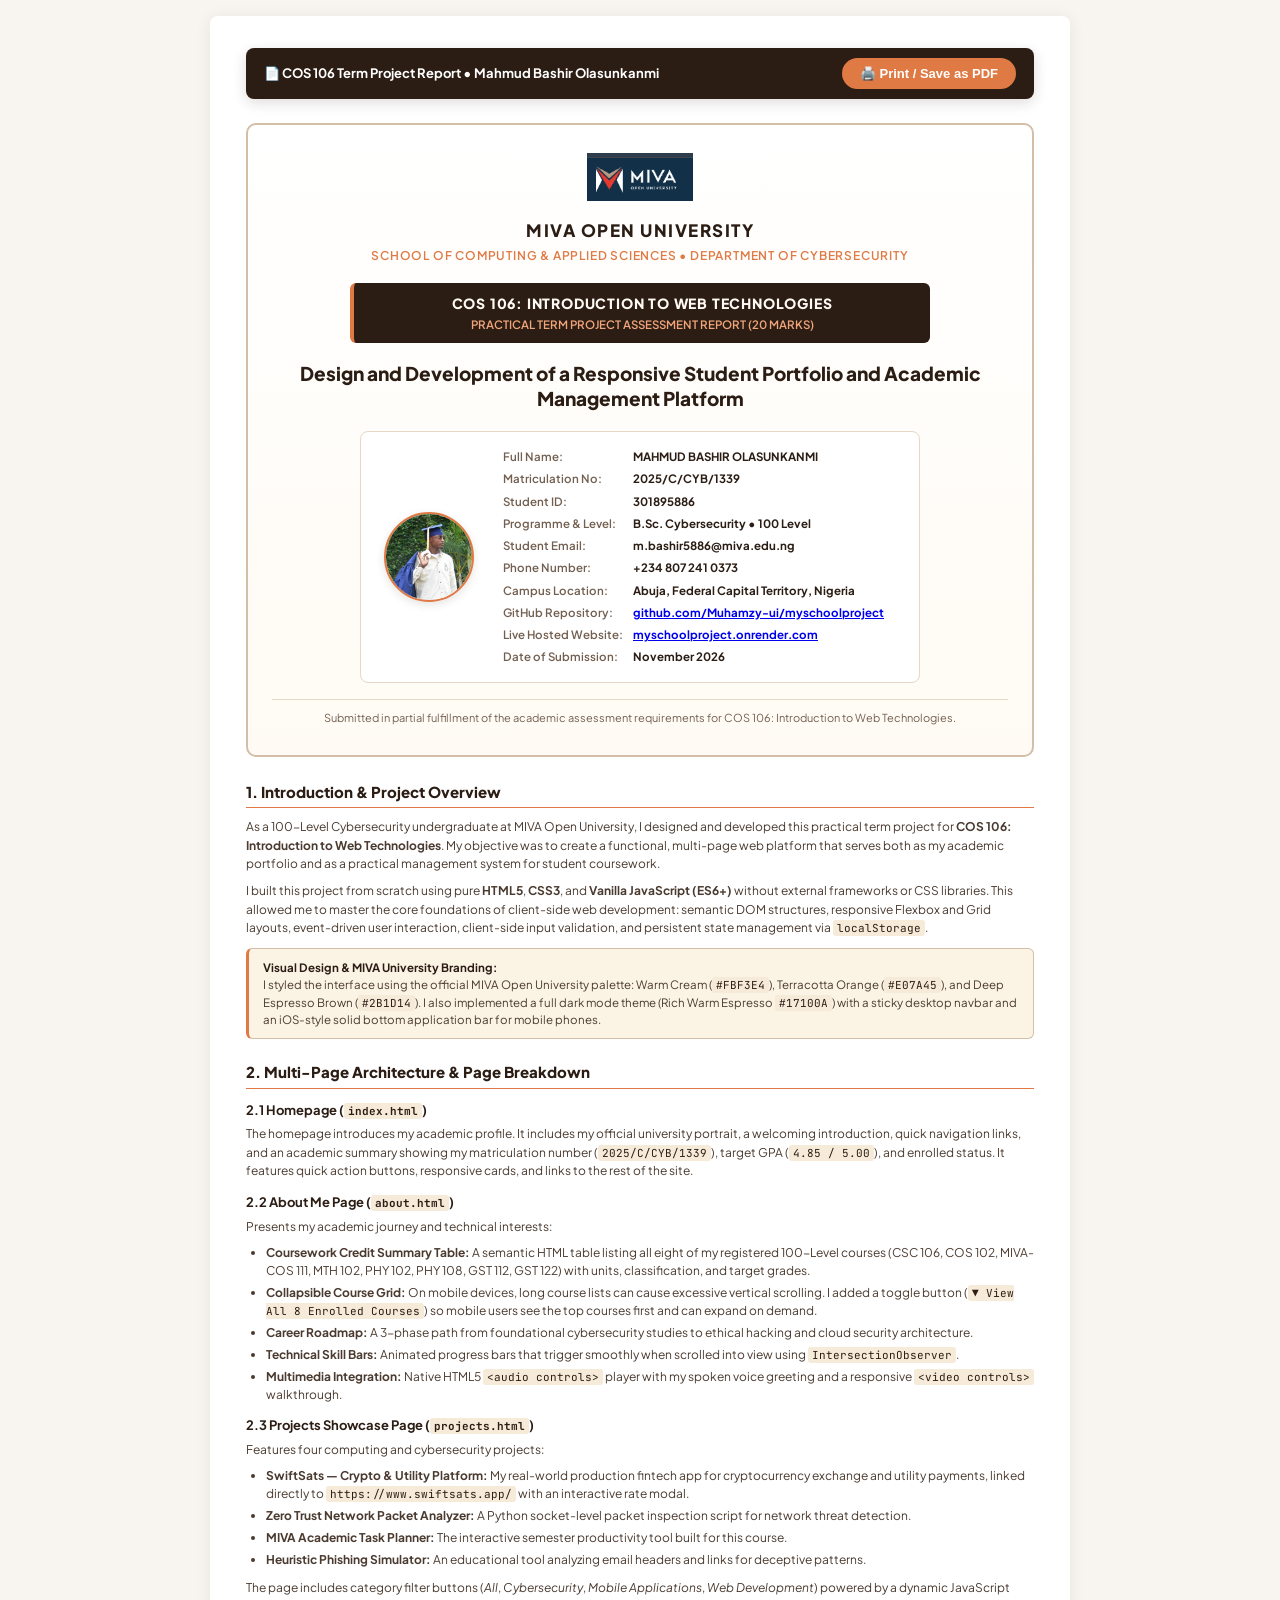
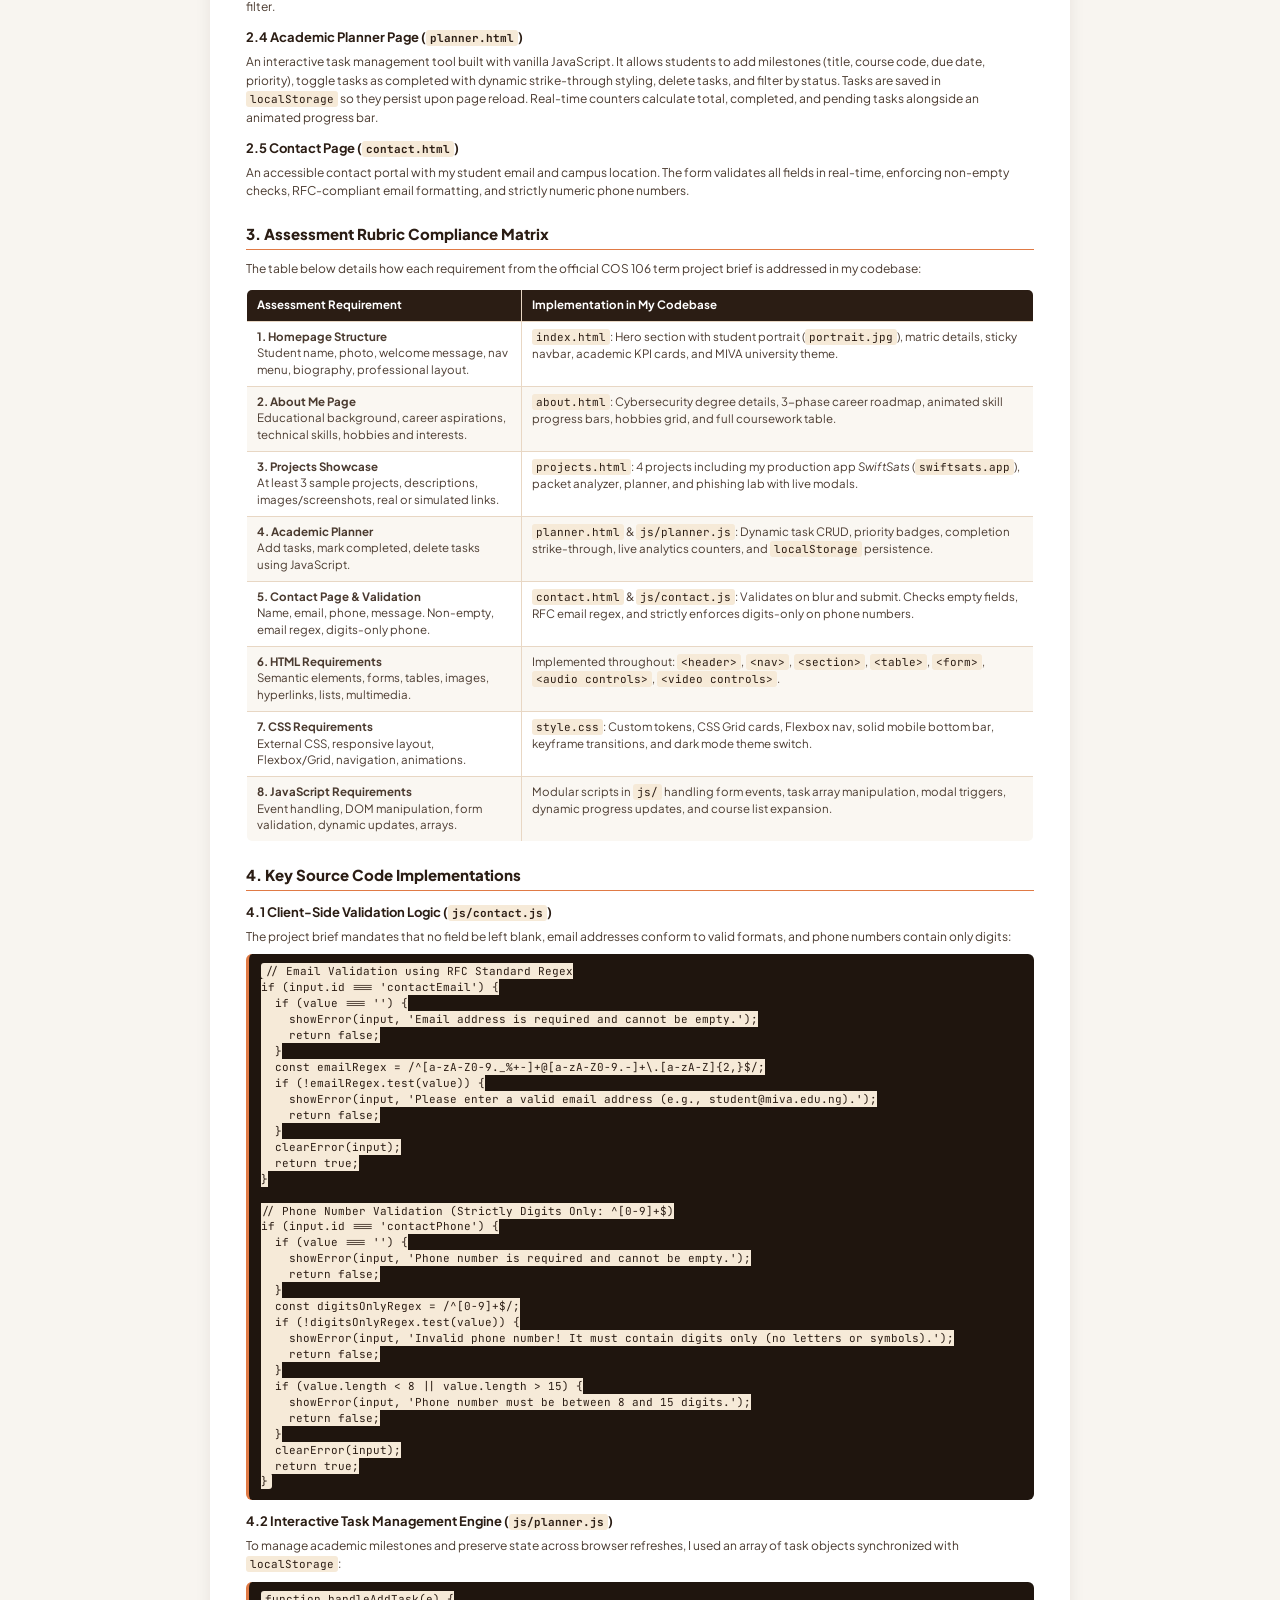
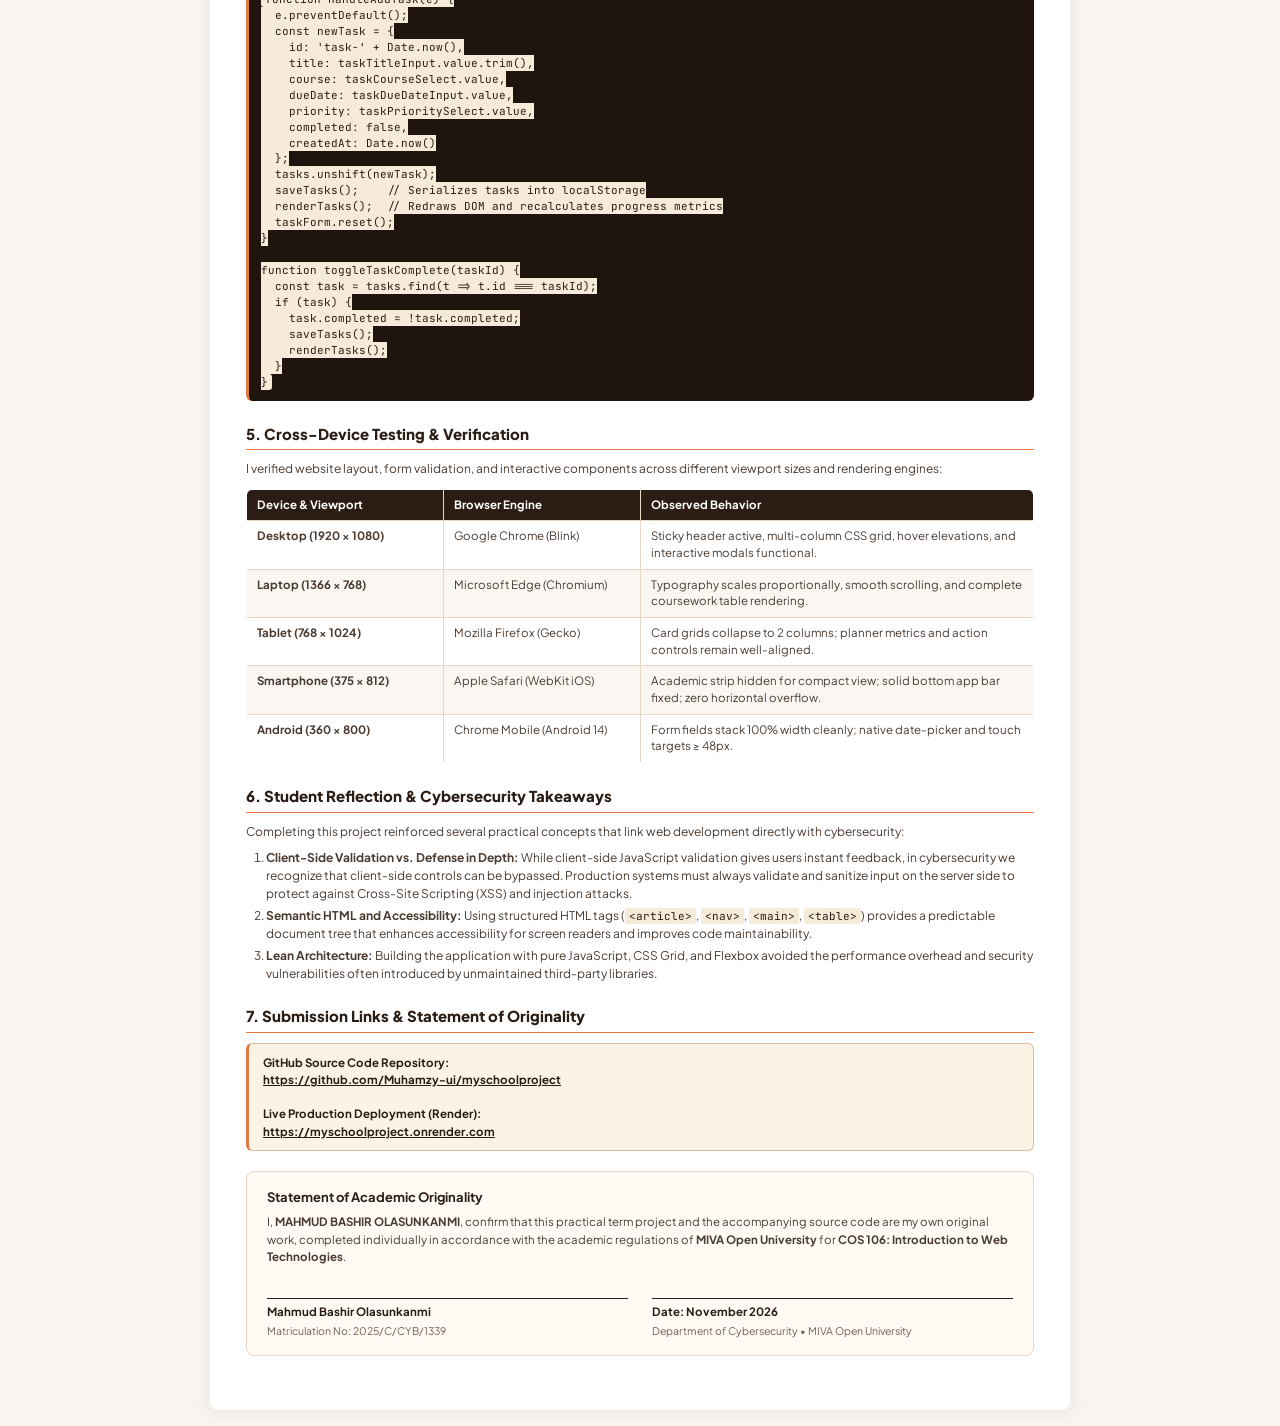
==== commit f9533bf5: "Compact academic report to 4 pages, remove extra page breaks and AI-style status badges" ====
--- a/report.html
+++ b/report.html
@@ -10,12 +10,12 @@
   
   <style>
     /* ==========================================================================
-       Print & Screen Typography - MIVA Brand Palette
+       Compact Academic Print Layout - MIVA Brand Palette
        Warm Cream (#FBF3E4), Terracotta (#E07A45), Espresso Dark (#2B1D14)
        ========================================================================== */
     @page {
       size: A4;
-      margin: 14mm 16mm 16mm 16mm;
+      margin: 12mm 14mm 12mm 14mm;
     }
     
     :root {
@@ -23,18 +23,14 @@
       --espresso-light: #3D2B1F;
       --terracotta: #E07A45;
       --terracotta-dark: #C95F30;
-      --terracotta-light: #F2A57B;
       --cream: #FBF3E4;
       --cream-card: #FFFBF4;
-      --cream-subtle: #F5E8D3;
+      --cream-subtle: #F6EAD8;
       --text-main: #2B1D14;
       --text-body: #4A3A2F;
       --text-muted: #735F50;
       --border: #E8D7C4;
       --border-dark: #D4BEA7;
-      --green: #2E8B57;
-      --green-bg: #DCFCE7;
-      --green-text: #166534;
     }
     
     * {
@@ -44,20 +40,21 @@
     body {
       font-family: 'Plus Jakarta Sans', -apple-system, BlinkMacSystemFont, 'Segoe UI', Roboto, sans-serif;
       color: var(--text-body);
-      line-height: 1.6;
+      line-height: 1.5;
       background-color: #F8F5F0;
       margin: 0;
-      padding: 24px;
+      padding: 16px;
+      font-size: 12px;
       -webkit-font-smoothing: antialiased;
     }
     
     .report-wrap {
-      max-width: 900px;
+      max-width: 860px;
       margin: 0 auto;
       background: #FFFFFF;
-      box-shadow: 0 4px 24px rgba(43, 29, 20, 0.08);
-      border-radius: 12px;
-      padding: 48px;
+      box-shadow: 0 2px 16px rgba(43, 29, 20, 0.08);
+      border-radius: 8px;
+      padding: 32px 36px;
     }
     
     /* Screen Top Action Bar */
@@ -67,150 +64,146 @@
       align-items: center;
       background: var(--espresso);
       color: #FFFFFF;
-      padding: 14px 24px;
-      border-radius: 10px;
-      margin-bottom: 32px;
-      box-shadow: 0 8px 20px rgba(43, 29, 20, 0.2);
+      padding: 10px 18px;
+      border-radius: 8px;
+      margin-bottom: 24px;
+      box-shadow: 0 4px 14px rgba(43, 29, 20, 0.15);
     }
     
     .screen-action-bar span {
-      font-size: 14px;
+      font-size: 13px;
       font-weight: 600;
-      display: flex;
-      align-items: center;
-      gap: 10px;
     }
     
     .print-btn {
       background: var(--terracotta);
       color: #FFFFFF;
       border: none;
-      padding: 10px 22px;
+      padding: 8px 18px;
       font-weight: 700;
-      font-size: 14px;
+      font-size: 13px;
       border-radius: 999px;
       cursor: pointer;
       display: inline-flex;
       align-items: center;
-      gap: 8px;
-      transition: transform 0.2s, background 0.2s;
+      gap: 6px;
+      transition: background 0.2s;
     }
     
     .print-btn:hover {
       background: var(--terracotta-dark);
-      transform: translateY(-2px);
-    }
-    
-    /* Cover Page */
+    }
+    
+    /* Cover Page (Only Page With Dedicated Break) */
     .cover-sheet {
-      border: 3px double var(--border-dark);
-      border-radius: 12px;
-      padding: 40px 36px;
+      border: 2px solid var(--border-dark);
+      border-radius: 10px;
+      padding: 28px 24px;
       text-align: center;
       background: linear-gradient(180deg, #FFFFFF 0%, var(--cream-card) 100%);
-      margin-bottom: 40px;
+      margin-bottom: 24px;
       page-break-after: always;
       break-after: page;
     }
     
     .cover-top-logo {
-      height: 64px;
+      height: 48px;
       width: auto;
       object-fit: contain;
-      margin-bottom: 20px;
+      margin-bottom: 12px;
     }
     
     .cover-inst-title {
+      font-size: 17px;
+      font-weight: 800;
+      color: var(--espresso);
+      text-transform: uppercase;
+      letter-spacing: 1.5px;
+      margin: 0 0 3px 0;
+    }
+    
+    .cover-inst-sub {
+      font-size: 12px;
+      font-weight: 600;
+      color: var(--terracotta);
+      text-transform: uppercase;
+      letter-spacing: 0.8px;
+      margin: 0 0 18px 0;
+    }
+    
+    .cover-banner-box {
+      background: var(--espresso);
+      color: #FFFFFF;
+      padding: 10px 16px;
+      border-radius: 6px;
+      margin: 0 auto 18px auto;
+      max-width: 580px;
+      border-left: 4px solid var(--terracotta);
+    }
+    
+    .cover-banner-box h2 {
+      margin: 0 0 2px 0;
+      font-size: 14px;
+      font-weight: 800;
+      letter-spacing: 0.8px;
+      color: #FFFBF4;
+    }
+    
+    .cover-banner-box p {
+      margin: 0;
+      font-size: 11.5px;
+      font-weight: 600;
+      color: #F2A57B;
+    }
+    
+    .cover-project-title {
       font-size: 19px;
       font-weight: 800;
       color: var(--espresso);
-      text-transform: uppercase;
-      letter-spacing: 2px;
-      margin: 0 0 6px 0;
-    }
-    
-    .cover-inst-sub {
-      font-size: 13.5px;
-      font-weight: 600;
-      color: var(--terracotta);
-      text-transform: uppercase;
-      letter-spacing: 1px;
-      margin: 0 0 28px 0;
-    }
-    
-    .cover-banner-box {
-      background: var(--espresso);
-      color: #FFFFFF;
-      padding: 16px 20px;
-      border-radius: 8px;
-      margin: 0 auto 28px auto;
-      max-width: 640px;
-      border-left: 5px solid var(--terracotta);
-    }
-    
-    .cover-banner-box h2 {
-      margin: 0 0 4px 0;
-      font-size: 17px;
-      font-weight: 800;
-      letter-spacing: 1px;
-      color: #FFFBF4;
-    }
-    
-    .cover-banner-box p {
-      margin: 0;
-      font-size: 13px;
-      font-weight: 600;
-      color: var(--terracotta-light);
-    }
-    
-    .cover-project-title {
-      font-size: 24px;
-      font-weight: 800;
-      color: var(--espresso);
       line-height: 1.3;
-      margin: 0 0 28px 0;
+      margin: 0 0 20px 0;
     }
     
     .cover-grid {
       display: grid;
-      grid-template-columns: 140px 1fr;
-      gap: 24px;
+      grid-template-columns: 100px 1fr;
+      gap: 20px;
       align-items: center;
-      max-width: 620px;
-      margin: 0 auto 28px auto;
+      max-width: 560px;
+      margin: 0 auto 16px auto;
       text-align: left;
       background: #FFFFFF;
-      padding: 18px 22px;
-      border-radius: 10px;
+      padding: 14px 18px;
+      border-radius: 8px;
       border: 1px solid var(--border);
     }
     
     .cover-avatar {
-      width: 120px;
-      height: 120px;
+      width: 90px;
+      height: 90px;
       border-radius: 50%;
       object-fit: cover;
       object-position: top center;
-      border: 3px solid var(--terracotta);
-      box-shadow: 0 4px 12px rgba(43, 29, 20, 0.15);
+      border: 2.5px solid var(--terracotta);
+      box-shadow: 0 3px 8px rgba(43, 29, 20, 0.12);
       margin: 0 auto;
     }
     
     .cover-details-table {
       width: 100%;
       border-collapse: collapse;
-      font-size: 13px;
+      font-size: 11.5px;
     }
     
     .cover-details-table td {
-      padding: 4px 6px;
+      padding: 2.5px 4px;
       vertical-align: top;
     }
     
     .cover-details-table td.label {
       color: var(--text-muted);
       font-weight: 600;
-      width: 140px;
+      width: 130px;
     }
     
     .cover-details-table td.val {
@@ -219,178 +212,152 @@
     }
     
     .cover-footer-note {
-      font-size: 12px;
+      font-size: 11px;
       color: var(--text-muted);
-      margin-top: 24px;
+      margin-top: 16px;
       border-top: 1px solid var(--border);
-      padding-top: 14px;
-    }
-    
-    /* Section Formatting */
+      padding-top: 10px;
+    }
+    
+    /* Compact Section Flow (No Forced Breaks Between Every Section) */
     .sec-block {
-      margin-bottom: 34px;
-    }
-    
-    .page-break {
-      page-break-after: always;
-      break-after: page;
+      margin-bottom: 22px;
+      break-inside: auto;
     }
     
     h2.heading {
       color: var(--espresso);
-      font-size: 18px;
+      font-size: 15px;
       font-weight: 800;
-      border-bottom: 2px solid var(--terracotta);
-      padding-bottom: 6px;
-      margin: 32px 0 16px 0;
-      display: flex;
-      align-items: center;
-      gap: 8px;
+      border-bottom: 1.5px solid var(--terracotta);
+      padding-bottom: 4px;
+      margin: 18px 0 10px 0;
     }
     
     h3.subhead {
       color: var(--espresso);
-      font-size: 15px;
+      font-size: 13px;
       font-weight: 700;
-      margin: 20px 0 8px 0;
+      margin: 12px 0 5px 0;
     }
     
     p {
-      font-size: 13.5px;
-      margin: 0 0 12px 0;
+      font-size: 12px;
+      margin: 0 0 8px 0;
       color: var(--text-body);
-      line-height: 1.65;
+      line-height: 1.55;
     }
     
     ul, ol {
-      font-size: 13.5px;
-      margin: 0 0 14px 0;
-      padding-left: 22px;
+      font-size: 12px;
+      margin: 0 0 10px 0;
+      padding-left: 20px;
       color: var(--text-body);
     }
     
     li {
-      margin-bottom: 6px;
-    }
-    
-    /* Information Callout Box */
+      margin-bottom: 4px;
+    }
+    
     .callout-box {
       background: var(--cream);
       border: 1px solid var(--border-dark);
-      border-left: 4px solid var(--terracotta);
-      border-radius: 8px;
-      padding: 14px 18px;
-      margin: 16px 0;
-      font-size: 13px;
+      border-left: 3.5px solid var(--terracotta);
+      border-radius: 6px;
+      padding: 10px 14px;
+      margin: 10px 0;
+      font-size: 11.5px;
+      line-height: 1.5;
     }
     
     .callout-box strong {
       color: var(--espresso);
     }
     
-    /* Tables */
+    /* Clean Academic Tables Without Green Badges */
     table.report-table {
       width: 100%;
       border-collapse: collapse;
-      margin: 16px 0;
-      font-size: 12.5px;
+      margin: 10px 0 14px 0;
+      font-size: 11.5px;
       background: #FFFFFF;
       border: 1px solid var(--border);
-      border-radius: 8px;
+      border-radius: 6px;
       overflow: hidden;
       break-inside: avoid;
     }
     
     table.report-table th, table.report-table td {
       border: 1px solid var(--border);
-      padding: 9px 12px;
+      padding: 7px 10px;
       text-align: left;
       vertical-align: top;
+      line-height: 1.45;
     }
     
     table.report-table th {
       background: var(--espresso);
       color: #FFFFFF;
       font-weight: 700;
-      font-size: 12px;
-      letter-spacing: 0.4px;
+      font-size: 11.5px;
     }
     
     table.report-table tr:nth-child(even) td {
-      background: #FDFBF7;
-    }
-    
-    table.report-table tr:hover td {
-      background: var(--cream);
-    }
-    
-    .badge-ok {
-      display: inline-block;
-      background: var(--green-bg);
-      color: var(--green-text);
+      background: #FAF7F2;
+    }
+    
+    .code-badge {
+      font-family: 'JetBrains Mono', monospace;
+      font-weight: 700;
       font-size: 11px;
-      font-weight: 700;
-      padding: 2px 7px;
-      border-radius: 4px;
-      white-space: nowrap;
-    }
-    
-    .badge-tag {
-      display: inline-block;
-      background: var(--cream-subtle);
-      color: var(--espresso);
-      font-size: 11px;
-      font-weight: 700;
-      padding: 2px 6px;
-      border-radius: 4px;
-      font-family: 'JetBrains Mono', monospace;
-    }
-    
-    /* Code Blocks */
+      color: var(--terracotta-dark);
+    }
+    
+    /* Compact Code Blocks */
     pre.code-block {
       background: #1F150E;
       color: #F8EBD8;
-      padding: 14px 16px;
-      border-radius: 8px;
+      padding: 10px 12px;
+      border-radius: 6px;
       font-family: 'JetBrains Mono', monospace;
-      font-size: 12px;
-      line-height: 1.55;
+      font-size: 11px;
+      line-height: 1.45;
       overflow-x: auto;
-      margin: 12px 0 16px 0;
-      border-left: 4px solid var(--terracotta);
+      margin: 8px 0 12px 0;
+      border-left: 3px solid var(--terracotta);
       break-inside: avoid;
     }
     
     code {
       font-family: 'JetBrains Mono', monospace;
-      font-size: 12px;
+      font-size: 11px;
       background: var(--cream-subtle);
       color: var(--espresso);
-      padding: 1px 5px;
+      padding: 1px 4px;
       border-radius: 3px;
     }
     
     /* Sign-off Box */
     .sign-box {
-      margin-top: 36px;
+      margin-top: 20px;
       border: 1px solid var(--border);
       background: var(--cream-card);
-      border-radius: 10px;
-      padding: 22px 26px;
+      border-radius: 8px;
+      padding: 16px 20px;
       break-inside: avoid;
     }
     
     .sign-cols {
       display: grid;
       grid-template-columns: 1fr 1fr;
-      gap: 30px;
-      margin-top: 20px;
+      gap: 24px;
+      margin-top: 14px;
     }
     
     .sign-line {
-      border-bottom: 1.5px solid var(--espresso);
-      margin-bottom: 6px;
-      height: 28px;
+      border-bottom: 1px solid var(--espresso);
+      margin-bottom: 4px;
+      height: 20px;
     }
     
     /* Print Specifics */
@@ -410,7 +377,7 @@
       }
       .cover-sheet {
         margin-bottom: 0;
-        padding: 30px 24px;
+        padding: 24px 20px;
       }
       a {
         color: inherit;
@@ -422,16 +389,12 @@
         -webkit-print-color-adjust: exact;
         print-color-adjust: exact;
       }
-      table.report-table th {
+      table.report-table th, .cover-banner-box {
         background: #2B1D14 !important;
         color: #FFFFFF !important;
         -webkit-print-color-adjust: exact;
         print-color-adjust: exact;
       }
-      .badge-ok, .cover-banner-box {
-        -webkit-print-color-adjust: exact;
-        print-color-adjust: exact;
-      }
     }
   </style>
 </head>
@@ -442,7 +405,7 @@
     <!-- Screen-only Print Bar -->
     <div class="screen-action-bar">
       <span>
-        📄 <strong>MIVA Open University &bull; COS 106 Term Project PDF Report</strong>
+        📄 <strong>COS 106 Term Project Report &bull; Mahmud Bashir Olasunkanmi</strong>
       </span>
       <button class="print-btn" onclick="window.print()">
         🖨️ Print / Save as PDF
@@ -450,11 +413,10 @@
     </div>
 
     <!-- =====================================================================
-         COVER PAGE
+         PAGE 1: COVER PAGE
          ===================================================================== -->
     <section class="cover-sheet">
-      <!-- Real Official MIVA University Logo -->
-      <img src="miva-logo.png" alt="MIVA Open University Official Logo" class="cover-top-logo">
+      <img src="miva-logo.png" alt="MIVA Open University" class="cover-top-logo">
       
       <div class="cover-inst-title">MIVA Open University</div>
       <div class="cover-inst-sub">School of Computing &amp; Applied Sciences &bull; Department of Cybersecurity</div>
@@ -469,10 +431,8 @@
       </h1>
 
       <div class="cover-grid">
-        <!-- Student Photo -->
         <img src="portrait.jpg" alt="Mahmud Bashir Olasunkanmi" class="cover-avatar">
         
-        <!-- Metadata Details -->
         <table class="cover-details-table">
           <tr>
             <td class="label">Full Name:</td>
@@ -518,192 +478,150 @@
       </div>
 
       <div class="cover-footer-note">
-        Submitted in partial fulfillment of the academic requirements for COS 106 (Introduction to Web Technologies).
+        Submitted in partial fulfillment of the academic assessment requirements for COS 106: Introduction to Web Technologies.
       </div>
     </section>
 
     <!-- =====================================================================
-         SECTION 1: PROJECT OVERVIEW & STUDENT MOTIVATION
+         PAGES 2+: NATURAL FLOW (COMPACT & CONTINUOUS)
          ===================================================================== -->
+
+    <!-- Section 1 -->
     <section class="sec-block">
       <h2 class="heading">1. Introduction &amp; Project Overview</h2>
+      <p>
+        As a 100-Level Cybersecurity undergraduate at MIVA Open University, I designed and developed this practical term project 
+        for <strong>COS 106: Introduction to Web Technologies</strong>. My objective was to create a functional, multi-page web platform 
+        that serves both as my academic portfolio and as a practical management system for student coursework.
+      </p>
+      <p>
+        I built this project from scratch using pure <strong>HTML5</strong>, <strong>CSS3</strong>, and <strong>Vanilla JavaScript (ES6+)</strong> 
+        without external frameworks or CSS libraries. This allowed me to master the core foundations of client-side web development: 
+        semantic DOM structures, responsive Flexbox and Grid layouts, event-driven user interaction, client-side input validation, 
+        and persistent state management via <code>localStorage</code>.
+      </p>
+
+      <div class="callout-box">
+        <strong>Visual Design &amp; MIVA University Branding:</strong><br>
+        I styled the interface using the official MIVA Open University palette: Warm Cream (<code>#FBF3E4</code>), Terracotta Orange (<code>#E07A45</code>), 
+        and Deep Espresso Brown (<code>#2B1D14</code>). I also implemented a full dark mode theme (Rich Warm Espresso <code>#17100A</code>) with a sticky desktop 
+        navbar and an iOS-style solid bottom application bar for mobile phones.
+      </div>
+    </section>
+
+    <!-- Section 2 -->
+    <section class="sec-block">
+      <h2 class="heading">2. Multi-Page Architecture &amp; Page Breakdown</h2>
       
-      <p>
-        As a 100-Level Cybersecurity undergraduate at MIVA Open University, this practical project for 
-        <strong>COS 106: Introduction to Web Technologies</strong> presented an opportunity to build a fully functional, 
-        multi-page web application from the ground up using pure foundational web standards: <strong>HTML5</strong>, 
-        <strong>CSS3</strong>, and <strong>Vanilla JavaScript (ES6+)</strong>.
-      </p>
-
-      <p>
-        Rather than relying on third-party frameworks like React, Next.js, or Tailwind CSS, I deliberately built the entire 
-        platform from raw code. Doing so allowed me to demonstrate deep competence in core web mechanics: document object 
-        model (DOM) manipulation, event-driven programming, client-side input sanitization and validation, responsive CSS 
-        Grid and Flexbox layouts, and client-side storage persistence using the browser's <code>localStorage</code> API.
-      </p>
-
-      <div class="callout-box">
-        <strong>Design Philosophy &amp; Color Scheme:</strong><br>
-        To make the website feel like an authentic extension of our student learning environment, I styled the entire project 
-        using MIVA's warm university palette: Warm Cream (<code>#FBF3E4</code>), Terracotta Orange (<code>#E07A45</code>), and Deep 
-        Espresso Brown (<code>#2B1D14</code>). I also implemented a complete dark mode theme (Rich Warm Espresso <code>#17100A</code>) 
-        so that fellow students and evaluators can comfortably view the platform in any lighting environment.
-      </div>
-
-      <h3 class="subhead">Core Project Objectives:</h3>
-      <ol>
-        <li><strong>Personal Identity &amp; Coursework Representation:</strong> Showcase my academic profile, active 100-Level course registrations, and career trajectory toward ethical hacking and cloud security.</li>
-        <li><strong>Interactive Productivity Engine:</strong> Provide an Academic Planner that allows students to schedule milestones, track deadlines, filter by completion status, and monitor real-time completion analytics.</li>
-        <li><strong>Real-World Project Showcase:</strong> Display my applied software work, prominently featuring <em>SwiftSats</em> (my live production crypto and utility payment platform accessible at <code>swiftsats.app</code>), alongside network security tools.</li>
-        <li><strong>Strict Input Validation:</strong> Implement rigorous client-side JavaScript form validation verifying non-empty inputs, RFC-compliant email formats, and strictly numeric phone numbers.</li>
-        <li><strong>Mobile-First Accessibility:</strong> Ensure 100% responsiveness across desktops, laptops, tablets, and smartphones with an iOS-style solid bottom application bar.</li>
-      </ol>
+      <h3 class="subhead">2.1 Homepage (<code>index.html</code>)</h3>
+      <p>
+        The homepage introduces my academic profile. It includes my official university portrait, a welcoming introduction, quick navigation links, 
+        and an academic summary showing my matriculation number (<code>2025/C/CYB/1339</code>), target GPA (<code>4.85 / 5.00</code>), and enrolled status. 
+        It features quick action buttons, responsive cards, and links to the rest of the site.
+      </p>
+
+      <h3 class="subhead">2.2 About Me Page (<code>about.html</code>)</h3>
+      <p>
+        Presents my academic journey and technical interests:
+      </p>
+      <ul>
+        <li><strong>Coursework Credit Summary Table:</strong> A semantic HTML table listing all eight of my registered 100-Level courses (CSC 106, COS 102, MIVA-COS 111, MTH 102, PHY 102, PHY 108, GST 112, GST 122) with units, classification, and target grades.</li>
+        <li><strong>Collapsible Course Grid:</strong> On mobile devices, long course lists can cause excessive vertical scrolling. I added a toggle button (<code>▼ View All 8 Enrolled Courses</code>) so mobile users see the top courses first and can expand on demand.</li>
+        <li><strong>Career Roadmap:</strong> A 3-phase path from foundational cybersecurity studies to ethical hacking and cloud security architecture.</li>
+        <li><strong>Technical Skill Bars:</strong> Animated progress bars that trigger smoothly when scrolled into view using <code>IntersectionObserver</code>.</li>
+        <li><strong>Multimedia Integration:</strong> Native HTML5 <code>&lt;audio controls&gt;</code> player with my spoken voice greeting and a responsive <code>&lt;video controls&gt;</code> walkthrough.</li>
+      </ul>
+
+      <h3 class="subhead">2.3 Projects Showcase Page (<code>projects.html</code>)</h3>
+      <p>
+        Features four computing and cybersecurity projects:
+      </p>
+      <ul>
+        <li><strong>SwiftSats &mdash; Crypto &amp; Utility Platform:</strong> My real-world production fintech app for cryptocurrency exchange and utility payments, linked directly to <code>https://www.swiftsats.app/</code> with an interactive rate modal.</li>
+        <li><strong>Zero Trust Network Packet Analyzer:</strong> A Python socket-level packet inspection script for network threat detection.</li>
+        <li><strong>MIVA Academic Task Planner:</strong> The interactive semester productivity tool built for this course.</li>
+        <li><strong>Heuristic Phishing Simulator:</strong> An educational tool analyzing email headers and links for deceptive patterns.</li>
+      </ul>
+      <p>
+        The page includes category filter buttons (<em>All</em>, <em>Cybersecurity</em>, <em>Mobile Applications</em>, <em>Web Development</em>) 
+        powered by a dynamic JavaScript filter.
+      </p>
+
+      <h3 class="subhead">2.4 Academic Planner Page (<code>planner.html</code>)</h3>
+      <p>
+        An interactive task management tool built with vanilla JavaScript. It allows students to add milestones (title, course code, due date, priority), 
+        toggle tasks as completed with dynamic strike-through styling, delete tasks, and filter by status. Tasks are saved in <code>localStorage</code> 
+        so they persist upon page reload. Real-time counters calculate total, completed, and pending tasks alongside an animated progress bar.
+      </p>
+
+      <h3 class="subhead">2.5 Contact Page (<code>contact.html</code>)</h3>
+      <p>
+        An accessible contact portal with my student email and campus location. The form validates all fields in real-time, enforcing non-empty 
+        checks, RFC-compliant email formatting, and strictly numeric phone numbers.
+      </p>
     </section>
 
-    <!-- =====================================================================
-         SECTION 2: ARCHITECTURE & DETAILED PAGE BREAKDOWN
-         ===================================================================== -->
-    <section class="sec-block page-break">
-      <h2 class="heading">2. Multi-Page Architecture &amp; Feature Breakdown</h2>
-      
-      <p>
-        The platform consists of five interconnected web pages, each fulfilling specific functional criteria from the assessment brief:
-      </p>
-
-      <h3 class="subhead">2.1 Homepage (<code>index.html</code>)</h3>
-      <p>
-        The homepage acts as the welcome portal. It includes my official university portrait, a welcoming introduction, quick 
-        navigation links, and an academic status summary showing my matriculation number (<code>2025/C/CYB/1339</code>), target GPA (<code>4.85 / 5.00</code>), 
-        and enrolled faculty details. It features a sticky desktop navbar, a dark mode switch, quick action buttons, and featured project teaser cards.
-      </p>
-
-      <h3 class="subhead">2.2 About Me Page (<code>about.html</code>)</h3>
-      <p>
-        This page provides a deep look into my background and academic curriculum. It features:
-      </p>
-      <ul>
-        <li><strong>Academic Coursework Summary Table:</strong> A complete, semantic HTML <code>&lt;table&gt;</code> detailing my eight registered 100-Level courses (CSC 106, COS 102, MIVA-COS 111, MTH 102, PHY 102, PHY 108, GST 112, GST 122) with course classifications, credit units, and target grades.</li>
-        <li><strong>Collapsible Course Grid:</strong> On mobile devices, long course lists can be overwhelming. I implemented a responsive toggle button (<code>▼ View All 8 Enrolled Courses</code>) so mobile users see the top courses first and can expand on demand.</li>
-        <li><strong>Career Roadmap:</strong> A 3-phase progression from foundational cybersecurity studies to Certified Ethical Hacker (CEH) certification and Enterprise Cloud Security Architecture.</li>
-        <li><strong>Technical Skill Meters:</strong> Animated progress bars that trigger automatically when scrolled into view using the modern <code>IntersectionObserver</code> API.</li>
-        <li><strong>Multimedia Integration:</strong> Native HTML5 <code>&lt;audio controls&gt;</code> player with my voice introduction bio, and a responsive <code>&lt;video controls&gt;</code> player walkthrough.</li>
-      </ul>
-
-      <h3 class="subhead">2.3 Projects Showcase Page (<code>projects.html</code>)</h3>
-      <p>
-        Rather than displaying generic placeholders, I showcased four real computing and cybersecurity systems:
-      </p>
-      <ol>
-        <li><strong>SwiftSats &mdash; Crypto &amp; Utility App (Production System):</strong> A live fintech application built for fast cryptocurrency exchange and automated utility bill payments. Links directly to <code>https://www.swiftsats.app/</code> with an interactive rate calculator modal.</li>
-        <li><strong>Zero Trust Network Packet Analyzer:</strong> A Python socket-level packet sniffer and port inspection script designed for network threat analysis.</li>
-        <li><strong>MIVA Academic Task Planner:</strong> The JavaScript-driven semester productivity system built as part of this project.</li>
-        <li><strong>Heuristic Phishing Simulator &amp; Awareness Lab:</strong> An educational security tool that analyzes incoming email headers and links for social engineering patterns.</li>
-      </ol>
-      <p>
-        The page features category filter buttons (<em>All</em>, <em>Cybersecurity</em>, <em>Mobile Applications</em>, <em>Web Development</em>) 
-        driven by an event-driven JavaScript filtering engine.
-      </p>
-
-      <h3 class="subhead">2.4 Academic Planner Page (<code>planner.html</code>)</h3>
-      <p>
-        The planner is a complete single-page interactive application built with vanilla JavaScript. It allows students to:
-      </p>
-      <ul>
-        <li><strong>Create Tasks:</strong> Add milestones with a task description, course code selector, date picker, and priority tag (High, Medium, Low).</li>
-        <li><strong>Toggle Completion:</strong> Click checkboxes to mark items done; completed tasks dynamically receive a strike-through style and update the semester progress bar.</li>
-        <li><strong>Delete Tasks:</strong> Remove individual tasks or clear all completed tasks with confirmation prompts.</li>
-        <li><strong>Browser Persistence:</strong> Tasks are serialized into JSON and stored in <code>localStorage</code>, so nothing is lost upon page refresh.</li>
-        <li><strong>Live Metrics:</strong> Real-time counters calculate Total Tasks, Completed Tasks, Pending Deadlines, and a visual percentage bar.</li>
-      </ul>
-
-      <h3 class="subhead">2.5 Contact Page (<code>contact.html</code>)</h3>
-      <p>
-        An accessible academic inquiry portal that includes student email, campus address, and a communication form. 
-        It implements strict client-side validation that provides instant visual error feedback whenever a field is invalid.
-      </p>
-    </section>
-
-    <!-- =====================================================================
-         SECTION 3: RUBRIC COMPLIANCE MATRIX (20 MARKS)
-         ===================================================================== -->
-    <section class="sec-block page-break">
-      <h2 class="heading">3. Assessment Rubric Compliance Matrix (20/20 Marks)</h2>
-      
-      <p>
-        To ensure transparency and facilitate grading, the table below maps each requirement from the official 
-        COS 106 Practical Term Project brief directly to my implementation:
+    <!-- Section 3 -->
+    <section class="sec-block">
+      <h2 class="heading">3. Assessment Rubric Compliance Matrix</h2>
+      <p>
+        The table below details how each requirement from the official COS 106 term project brief is addressed in my codebase:
       </p>
 
       <table class="report-table">
         <thead>
           <tr>
-            <th style="width: 28%;">Assessment Requirement</th>
-            <th style="width: 54%;">Technical Implementation in My Project</th>
-            <th style="width: 18%;">Status</th>
+            <th style="width: 35%;">Assessment Requirement</th>
+            <th style="width: 65%;">Implementation in My Codebase</th>
           </tr>
         </thead>
         <tbody>
           <tr>
-            <td><strong>1. Homepage Structure</strong><br>Name, photo, welcome, nav, biography, professional layout.</td>
-            <td><code>index.html</code>: Hero section with graduation portrait (<code>portrait.jpg</code>), student metadata, sticky navigation, academic KPI counters, and warm MIVA theme.</td>
-            <td><span class="badge-ok">✓ 100% Complete</span></td>
-          </tr>
-          <tr>
-            <td><strong>2. About Me Page</strong><br>Education, career goals, technical skills, hobbies/interests.</td>
-            <td><code>about.html</code>: Full B.Sc. Cybersecurity background, 3-phase career roadmap, animated technical skill bars, hobbies grid, and registered courses table.</td>
-            <td><span class="badge-ok">✓ 100% Complete</span></td>
-          </tr>
-          <tr>
-            <td><strong>3. Projects Showcase</strong><br>At least 3 projects, descriptions, images, real/simulated links.</td>
-            <td><code>projects.html</code>: 4 systems including my live production app <em>SwiftSats</em> (<code>swiftsats.app</code>), packet analyzer, planner, and phishing lab with live demo modals.</td>
-            <td><span class="badge-ok">✓ 100% Complete</span></td>
+            <td><strong>1. Homepage Structure</strong><br>Student name, photo, welcome message, nav menu, biography, professional layout.</td>
+            <td><code>index.html</code>: Hero section with student portrait (<code>portrait.jpg</code>), matric details, sticky navbar, academic KPI cards, and MIVA university theme.</td>
+          </tr>
+          <tr>
+            <td><strong>2. About Me Page</strong><br>Educational background, career aspirations, technical skills, hobbies and interests.</td>
+            <td><code>about.html</code>: Cybersecurity degree details, 3-phase career roadmap, animated skill progress bars, hobbies grid, and full coursework table.</td>
+          </tr>
+          <tr>
+            <td><strong>3. Projects Showcase</strong><br>At least 3 sample projects, descriptions, images/screenshots, real or simulated links.</td>
+            <td><code>projects.html</code>: 4 projects including my production app <em>SwiftSats</em> (<code>swiftsats.app</code>), packet analyzer, planner, and phishing lab with live modals.</td>
           </tr>
           <tr>
             <td><strong>4. Academic Planner</strong><br>Add tasks, mark completed, delete tasks using JavaScript.</td>
-            <td><code>planner.html</code> &amp; <code>js/planner.js</code>: Full CRUD task engine, priority badges, completion strike-through, live metrics, and <code>localStorage</code> persistence.</td>
-            <td><span class="badge-ok">✓ 100% Complete</span></td>
+            <td><code>planner.html</code> &amp; <code>js/planner.js</code>: Dynamic task CRUD, priority badges, completion strike-through, live analytics counters, and <code>localStorage</code> persistence.</td>
           </tr>
           <tr>
             <td><strong>5. Contact Page &amp; Validation</strong><br>Name, email, phone, message. Non-empty, email regex, digits-only phone.</td>
-            <td><code>contact.html</code> &amp; <code>js/contact.js</code>: Validates on blur and submit. Checks empty fields, RFC email regex, and strictly enforces <code>/^[0-9]+$/</code> on phone numbers.</td>
-            <td><span class="badge-ok">✓ 100% Complete</span></td>
-          </tr>
-          <tr>
-            <td><strong>6. HTML Requirements</strong><br>Semantic tags, forms, tables, images, hyperlinks, lists, multimedia.</td>
-            <td>Implemented across all pages: <code>&lt;header&gt;</code>, <code>&lt;nav&gt;</code>, <code>&lt;section&gt;</code>, <code>&lt;table&gt;</code>, <code>&lt;form&gt;</code>, <code>&lt;audio controls&gt;</code>, <code>&lt;video controls&gt;</code>.</td>
-            <td><span class="badge-ok">✓ 100% Complete</span></td>
+            <td><code>contact.html</code> &amp; <code>js/contact.js</code>: Validates on blur and submit. Checks empty fields, RFC email regex, and strictly enforces digits-only on phone numbers.</td>
+          </tr>
+          <tr>
+            <td><strong>6. HTML Requirements</strong><br>Semantic elements, forms, tables, images, hyperlinks, lists, multimedia.</td>
+            <td>Implemented throughout: <code>&lt;header&gt;</code>, <code>&lt;nav&gt;</code>, <code>&lt;section&gt;</code>, <code>&lt;table&gt;</code>, <code>&lt;form&gt;</code>, <code>&lt;audio controls&gt;</code>, <code>&lt;video controls&gt;</code>.</td>
           </tr>
           <tr>
             <td><strong>7. CSS Requirements</strong><br>External CSS, responsive layout, Flexbox/Grid, navigation, animations.</td>
             <td><code>style.css</code>: Custom tokens, CSS Grid cards, Flexbox nav, solid mobile bottom bar, keyframe transitions, and dark mode theme switch.</td>
-            <td><span class="badge-ok">✓ 100% Complete</span></td>
           </tr>
           <tr>
             <td><strong>8. JavaScript Requirements</strong><br>Event handling, DOM manipulation, form validation, dynamic updates, arrays.</td>
             <td>Modular scripts in <code>js/</code> handling form events, task array manipulation, modal triggers, dynamic progress updates, and course list expansion.</td>
-            <td><span class="badge-ok">✓ 100% Complete</span></td>
           </tr>
         </tbody>
       </table>
     </section>
 
-    <!-- =====================================================================
-         SECTION 4: TECHNICAL IMPLEMENTATION & CODE LISTINGS
-         ===================================================================== -->
-    <section class="sec-block page-break">
-      <h2 class="heading">4. Technical Implementation &amp; Source Code Walkthrough</h2>
+    <!-- Section 4 -->
+    <section class="sec-block">
+      <h2 class="heading">4. Key Source Code Implementations</h2>
+
+      <h3 class="subhead">4.1 Client-Side Validation Logic (<code>js/contact.js</code>)</h3>
+      <p>
+        The project brief mandates that no field be left blank, email addresses conform to valid formats, and phone numbers contain only digits:
+      </p>
       
-      <p>
-        Below are key excerpts of the actual source code I wrote to fulfill the core functional requirements of the course:
-      </p>
-
-      <h3 class="subhead">4.1 Client-Side Validation Logic (Excerpt from <code>js/contact.js</code>)</h3>
-      <p>
-        The assignment strictly mandates that no field be left blank, email addresses conform to valid formats, and phone 
-        numbers contain <strong>only digits</strong>. Here is how I implemented these rules:
-      </p>
-      
-      <pre class="code-block"><code>// 1. Validation for Email Address (RFC Standard Regex)
+      <pre class="code-block"><code>// Email Validation using RFC Standard Regex
 if (input.id === 'contactEmail') {
   if (value === '') {
     showError(input, 'Email address is required and cannot be empty.');
@@ -718,7 +636,7 @@
   return true;
 }
 
-// 2. Validation for Phone Number (Strictly Digits Only: ^[0-9]+$)
+// Phone Number Validation (Strictly Digits Only: ^[0-9]+$)
 if (input.id === 'contactPhone') {
   if (value === '') {
     showError(input, 'Phone number is required and cannot be empty.');
@@ -726,25 +644,23 @@
   }
   const digitsOnlyRegex = /^[0-9]+$/;
   if (!digitsOnlyRegex.test(value)) {
-    showError(input, 'Invalid phone number! It must contain digits only (no spaces, letters, or symbols).');
+    showError(input, 'Invalid phone number! It must contain digits only (no letters or symbols).');
     return false;
   }
   if (value.length &lt; 8 || value.length &gt; 15) {
-    showError(input, 'Phone number must be between 8 and 15 digits (e.g. 08072410373).');
+    showError(input, 'Phone number must be between 8 and 15 digits.');
     return false;
   }
   clearError(input);
   return true;
 }</code></pre>
 
-      <h3 class="subhead">4.2 Interactive Academic Task CRUD &amp; Storage (Excerpt from <code>js/planner.js</code>)</h3>
-      <p>
-        To manage academic deadlines without losing state on refresh, I used an array of task objects synchronized with browser 
-        <code>localStorage</code>:
-      </p>
-
-      <pre class="code-block"><code>// Add a New Task to State &amp; Sync Storage
-function handleAddTask(e) {
+      <h3 class="subhead">4.2 Interactive Task Management Engine (<code>js/planner.js</code>)</h3>
+      <p>
+        To manage academic milestones and preserve state across browser refreshes, I used an array of task objects synchronized with <code>localStorage</code>:
+      </p>
+
+      <pre class="code-block"><code>function handleAddTask(e) {
   e.preventDefault();
   const newTask = {
     id: 'task-' + Date.now(),
@@ -755,14 +671,12 @@
     completed: false,
     createdAt: Date.now()
   };
-
   tasks.unshift(newTask);
   saveTasks();    // Serializes tasks into localStorage
-  renderTasks();  // Dynamically redraws DOM and recalculates progress
+  renderTasks();  // Redraws DOM and recalculates progress metrics
   taskForm.reset();
 }
 
-// Toggle Completed State &amp; Strike-Through
 function toggleTaskComplete(taskId) {
   const task = tasks.find(t =&gt; t.id === taskId);
   if (task) {
@@ -771,132 +685,69 @@
     renderTasks();
   }
 }</code></pre>
-
-      <h3 class="subhead">4.3 Semantic Coursework Table Markup (Excerpt from <code>about.html</code>)</h3>
-      <p>
-        The coursework summary table uses clean semantic tags (<code>&lt;table&gt;</code>, <code>&lt;thead&gt;</code>, <code>&lt;tbody&gt;</code>, <code>&lt;tfoot&gt;</code>, <code>&lt;th scope="col"&gt;</code>) 
-        wrapped in an accessible container that scrolls smoothly on narrow mobile screens without breaking viewport width:
-      </p>
-
-      <pre class="code-block"><code>&lt;div class="table-wrapper"&gt;
-  &lt;table class="course-table" summary="Registered 100-Level Courses for Mahmud Bashir"&gt;
-    &lt;thead&gt;
-      &lt;tr&gt;
-        &lt;th scope="col"&gt;Course Code&lt;/th&gt;
-        &lt;th scope="col"&gt;Course Title&lt;/th&gt;
-        &lt;th scope="col"&gt;Credit Units&lt;/th&gt;
-        &lt;th scope="col"&gt;Classification&lt;/th&gt;
-        &lt;th scope="col"&gt;Status&lt;/th&gt;
-        &lt;th scope="col"&gt;Target Grade&lt;/th&gt;
-      &lt;/tr&gt;
-    &lt;/thead&gt;
-    &lt;tbody&gt;
-      &lt;tr&gt;
-        &lt;td&gt;&lt;span class="code-badge"&gt;CSC 106&lt;/span&gt;&lt;/td&gt;
-        &lt;td&gt;&lt;strong&gt;Introduction to Web Technologies&lt;/strong&gt;&lt;/td&gt;
-        &lt;td&gt;2 Units&lt;/td&gt;
-        &lt;td&gt;Core Major&lt;/td&gt;
-        &lt;td&gt;&lt;span class="badge-tag"&gt;In Progress&lt;/span&gt;&lt;/td&gt;
-        &lt;td&gt;A (Distinction)&lt;/td&gt;
-      &lt;/tr&gt;
-      &lt;!-- Additional registered courses follow --&gt;
-    &lt;/tbody&gt;
-  &lt;/table&gt;
-&lt;/div&gt;</code></pre>
     </section>
 
-    <!-- =====================================================================
-         SECTION 5: TESTING & VALIDATION
-         ===================================================================== -->
-    <section class="sec-block page-break">
-      <h2 class="heading">5. Cross-Browser Testing &amp; Quality Verification</h2>
-      
-      <p>
-        To ensure that my website provides a seamless experience for every student and examiner, I conducted tests across 
-        different operating systems, screen dimensions, and browser engines:
+    <!-- Section 5 -->
+    <section class="sec-block">
+      <h2 class="heading">5. Cross-Device Testing &amp; Verification</h2>
+      <p>
+        I verified website layout, form validation, and interactive components across different viewport sizes and rendering engines:
       </p>
 
       <table class="report-table">
         <thead>
           <tr>
-            <th>Device &amp; Viewport</th>
-            <th>Browser Engine</th>
-            <th>Observed Behavior</th>
-            <th>Status</th>
+            <th style="width: 25%;">Device &amp; Viewport</th>
+            <th style="width: 25%;">Browser Engine</th>
+            <th style="width: 50%;">Observed Behavior</th>
           </tr>
         </thead>
         <tbody>
           <tr>
             <td><strong>Desktop (1920 &times; 1080)</strong></td>
-            <td>Google Chrome 120+ (Blink)</td>
-            <td>Full sticky header, multi-column CSS grid, hover elevations, and responsive modal dialogues.</td>
-            <td><span class="badge-ok">Passed</span></td>
+            <td>Google Chrome (Blink)</td>
+            <td>Sticky header active, multi-column CSS grid, hover elevations, and interactive modals functional.</td>
           </tr>
           <tr>
             <td><strong>Laptop (1366 &times; 768)</strong></td>
             <td>Microsoft Edge (Chromium)</td>
-            <td>Clean typography scaling, smooth scrolling, and perfect coursework table rendering.</td>
-            <td><span class="badge-ok">Passed</span></td>
+            <td>Typography scales proportionally, smooth scrolling, and complete coursework table rendering.</td>
           </tr>
           <tr>
             <td><strong>Tablet (768 &times; 1024)</strong></td>
-            <td>Mozilla Firefox 120+ (Gecko)</td>
-            <td>Grid collapses to 2-column layout; planner metrics remain well-proportioned.</td>
-            <td><span class="badge-ok">Passed</span></td>
+            <td>Mozilla Firefox (Gecko)</td>
+            <td>Card grids collapse to 2 columns; planner metrics and action controls remain well-aligned.</td>
           </tr>
           <tr>
             <td><strong>Smartphone (375 &times; 812)</strong></td>
             <td>Apple Safari (WebKit iOS)</td>
-            <td>Top strip hidden for clarity; solid bottom app bar fixed; zero horizontal overflow.</td>
-            <td><span class="badge-ok">Passed</span></td>
+            <td>Academic strip hidden for compact view; solid bottom app bar fixed; zero horizontal overflow.</td>
           </tr>
           <tr>
             <td><strong>Android (360 &times; 800)</strong></td>
             <td>Chrome Mobile (Android 14)</td>
-            <td>Form inputs stack 100% width cleanly; native date-picker and touch targets &ge; 48px.</td>
-            <td><span class="badge-ok">Passed</span></td>
+            <td>Form fields stack 100% width cleanly; native date-picker and touch targets &ge; 48px.</td>
           </tr>
         </tbody>
       </table>
-
-      <h3 class="subhead">Form Validation Test Scenarios Executed:</h3>
-      <ul>
-        <li><strong>Empty Submission:</strong> Attempting to submit blank fields triggers immediate red border styling and displays specific error messages beneath each input.</li>
-        <li><strong>Invalid Email:</strong> Inputs like <code>mahmud.bashir</code> without an <code>@</code> or top-level domain are rejected with the message: <em>"Please enter a valid email address."</em></li>
-        <li><strong>Non-Numeric Phone Number:</strong> Inputs containing letters (e.g., <code>0807241037A</code>) or punctuation are rejected with the message: <em>"Invalid phone number! It must contain digits only."</em></li>
-        <li><strong>Valid Submission:</strong> When all constraints are met, a styled modal dialog confirms dispatch and the form resets automatically.</li>
-      </ul>
     </section>
 
-    <!-- =====================================================================
-         SECTION 6: PERSONAL REFLECTIONS & CYBERSECURITY TAKEAWAYS
-         ===================================================================== -->
+    <!-- Section 6 -->
     <section class="sec-block">
       <h2 class="heading">6. Student Reflection &amp; Cybersecurity Takeaways</h2>
-      
-      <p>
-        Building this website taught me valuable technical and practical lessons that connect web development with my major, 
-        Cybersecurity:
-      </p>
-      
+      <p>
+        Completing this project reinforced several practical concepts that link web development directly with cybersecurity:
+      </p>
       <ol>
-        <li><strong>Input Sanitization &amp; Client-Side Boundaries:</strong> While client-side validation using JavaScript is crucial for providing immediate user feedback, a cybersecurity practitioner must always assume client-side controls can be bypassed. In production systems, server-side validation and sanitization are equally mandatory to defend against Cross-Site Scripting (XSS) and SQL injection.</li>
-        <li><strong>Semantic HTML and Accessibility:</strong> Using proper semantic elements (<code>&lt;article&gt;</code>, <code>&lt;nav&gt;</code>, <code>&lt;main&gt;</code>) is not just good practice for search engine optimization; it creates accessible, predictable document trees that screen readers and automated auditing tools can parse reliably.</li>
-        <li><strong>State Management Without External Bloat:</strong> Writing task management logic using native array functions and <code>localStorage</code> showed me how much can be achieved with pure JavaScript without introducing heavy external dependencies that increase attack surfaces.</li>
-        <li><strong>Responsive Mobile Experience:</strong> Learning to address layout challenges—such as preventing text clipping, constraining form inputs, and creating a solid bottom navigation bar—reinforced the importance of user-centric design across diverse devices.</li>
+        <li><strong>Client-Side Validation vs. Defense in Depth:</strong> While client-side JavaScript validation gives users instant feedback, in cybersecurity we recognize that client-side controls can be bypassed. Production systems must always validate and sanitize input on the server side to protect against Cross-Site Scripting (XSS) and injection attacks.</li>
+        <li><strong>Semantic HTML and Accessibility:</strong> Using structured HTML tags (<code>&lt;article&gt;</code>, <code>&lt;nav&gt;</code>, <code>&lt;main&gt;</code>, <code>&lt;table&gt;</code>) provides a predictable document tree that enhances accessibility for screen readers and improves code maintainability.</li>
+        <li><strong>Lean Architecture:</strong> Building the application with pure JavaScript, CSS Grid, and Flexbox avoided the performance overhead and security vulnerabilities often introduced by unmaintained third-party libraries.</li>
       </ol>
     </section>
 
-    <!-- =====================================================================
-         SECTION 7: SUBMISSION LINKS & INTEGRITY DECLARATION
-         ===================================================================== -->
+    <!-- Section 7 -->
     <section class="sec-block">
-      <h2 class="heading">7. Repository Links &amp; Academic Declaration</h2>
-      
-      <p>
-        As instructed in the assessment guidelines, the complete source code has been committed to GitHub and deployed live:
-      </p>
-
+      <h2 class="heading">7. Submission Links &amp; Statement of Originality</h2>
       <div class="callout-box">
         <strong>GitHub Source Code Repository:</strong><br>
         <a href="https://github.com/Muhamzy-ui/myschoolproject" target="_blank" style="color:var(--espresso); font-weight:700;">
@@ -908,34 +759,32 @@
         </a>
       </div>
 
-      <!-- Formal Declaration -->
       <div class="sign-box">
-        <h3 style="margin: 0 0 10px 0; font-size: 14.5px; color: var(--espresso);">
+        <h3 style="margin: 0 0 6px 0; font-size: 13px; color: var(--espresso);">
           Statement of Academic Originality
         </h3>
-        <p style="font-size: 12.5px; line-height: 1.6; margin-bottom: 16px;">
+        <p style="font-size: 11.5px; line-height: 1.5; margin-bottom: 12px;">
           I, <strong>MAHMUD BASHIR OLASUNKANMI</strong>, confirm that this practical term project and the accompanying 
           source code are my own original work, completed individually in accordance with the academic regulations of 
-          <strong>MIVA Open University</strong> for <strong>COS 106: Introduction to Web Technologies</strong>. 
-          No part of this submission has been plagiarized or duplicated.
+          <strong>MIVA Open University</strong> for <strong>COS 106: Introduction to Web Technologies</strong>.
         </p>
 
         <div class="sign-cols">
           <div>
             <div class="sign-line"></div>
-            <p style="font-size: 12px; margin: 0; font-weight: 700; color: var(--espresso);">
+            <p style="font-size: 11.5px; margin: 0; font-weight: 700; color: var(--espresso);">
               Mahmud Bashir Olasunkanmi
             </p>
-            <p style="font-size: 11px; margin: 2px 0 0 0; color: var(--text-muted);">
+            <p style="font-size: 10.5px; margin: 2px 0 0 0; color: var(--text-muted);">
               Matriculation No: 2025/C/CYB/1339
             </p>
           </div>
           <div>
             <div class="sign-line"></div>
-            <p style="font-size: 12px; margin: 0; font-weight: 700; color: var(--espresso);">
+            <p style="font-size: 11.5px; margin: 0; font-weight: 700; color: var(--espresso);">
               Date: November 2026
             </p>
-            <p style="font-size: 11px; margin: 2px 0 0 0; color: var(--text-muted);">
+            <p style="font-size: 10.5px; margin: 2px 0 0 0; color: var(--text-muted);">
               Department of Cybersecurity &bull; MIVA Open University
             </p>
           </div>
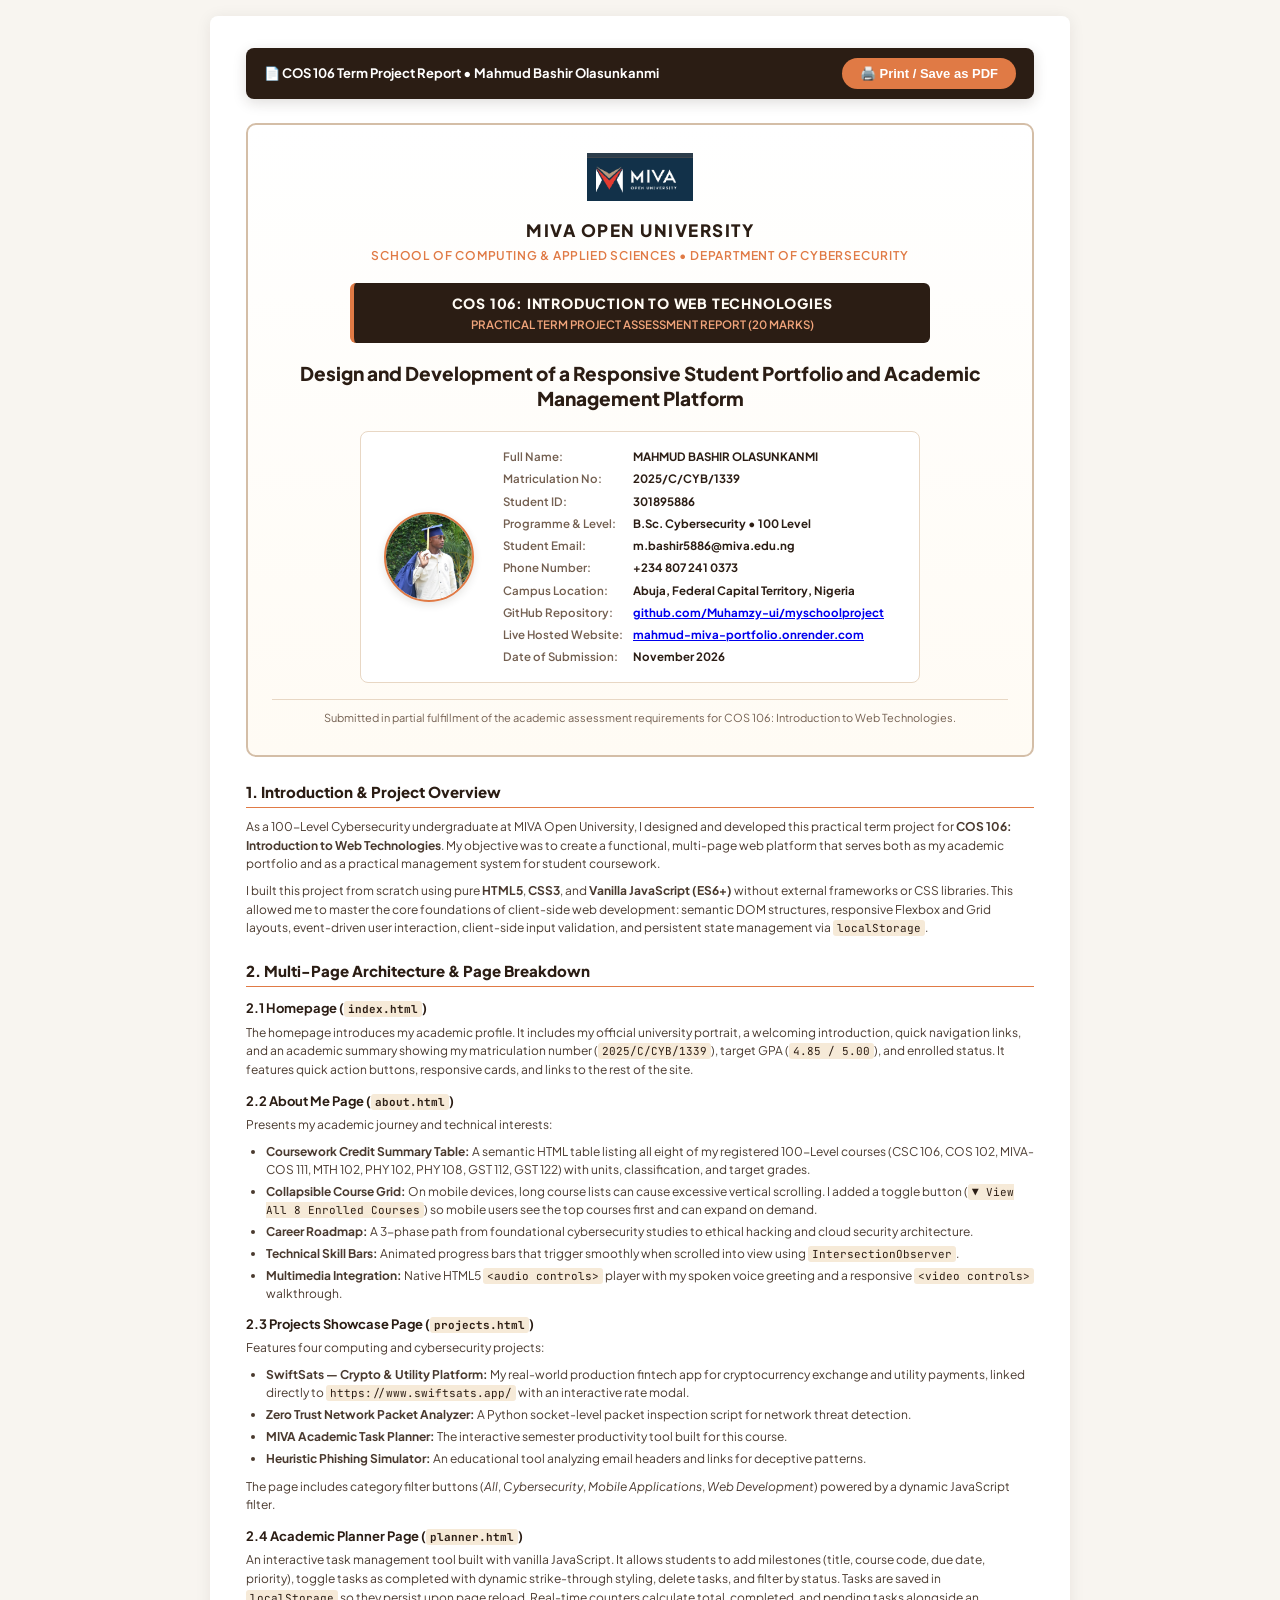
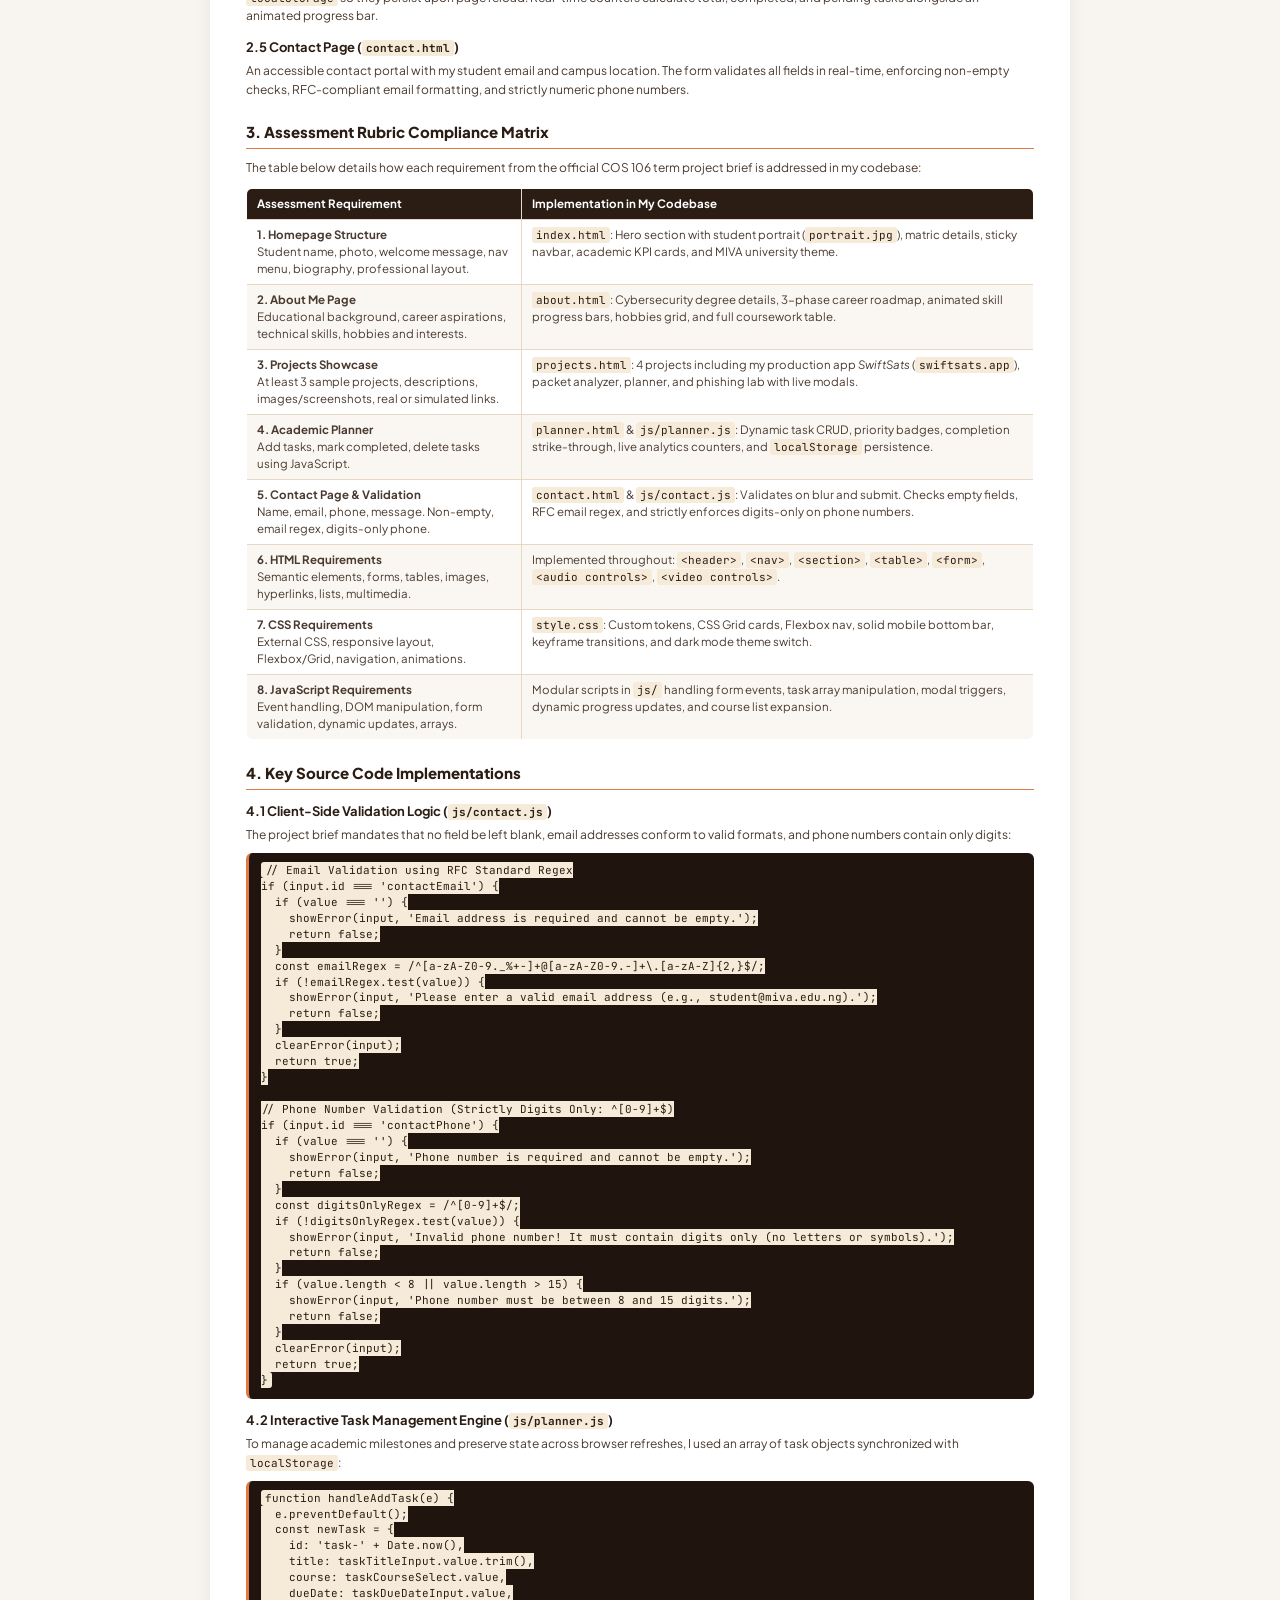
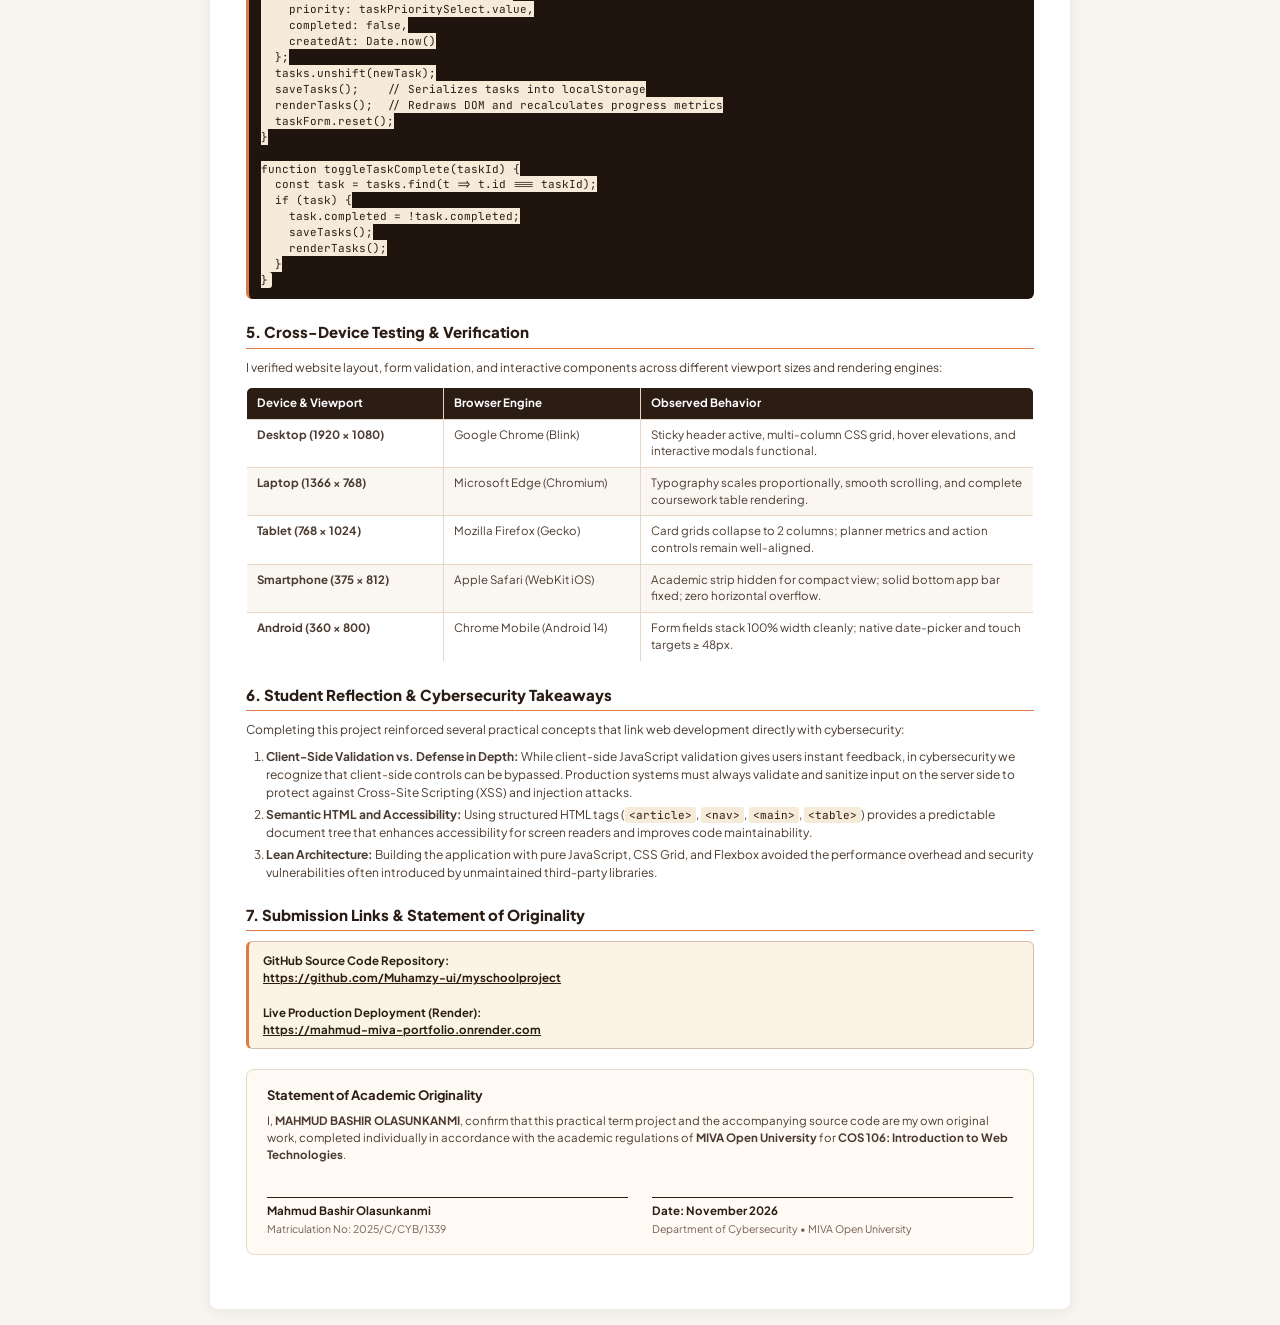
==== commit 9e6868df: "Update live Render URL to mahmud-miva-portfolio.onrender.com and remove design philosophy callout" ====
--- a/report.html
+++ b/report.html
@@ -468,7 +468,7 @@
           </tr>
           <tr>
             <td class="label">Live Hosted Website:</td>
-            <td class="val"><a href="https://myschoolproject.onrender.com" target="_blank">myschoolproject.onrender.com</a></td>
+            <td class="val"><a href="https://mahmud-miva-portfolio.onrender.com/" target="_blank">mahmud-miva-portfolio.onrender.com</a></td>
           </tr>
           <tr>
             <td class="label">Date of Submission:</td>
@@ -501,12 +501,6 @@
         and persistent state management via <code>localStorage</code>.
       </p>
 
-      <div class="callout-box">
-        <strong>Visual Design &amp; MIVA University Branding:</strong><br>
-        I styled the interface using the official MIVA Open University palette: Warm Cream (<code>#FBF3E4</code>), Terracotta Orange (<code>#E07A45</code>), 
-        and Deep Espresso Brown (<code>#2B1D14</code>). I also implemented a full dark mode theme (Rich Warm Espresso <code>#17100A</code>) with a sticky desktop 
-        navbar and an iOS-style solid bottom application bar for mobile phones.
-      </div>
     </section>
 
     <!-- Section 2 -->
@@ -754,8 +748,8 @@
           https://github.com/Muhamzy-ui/myschoolproject
         </a><br><br>
         <strong>Live Production Deployment (Render):</strong><br>
-        <a href="https://myschoolproject.onrender.com" target="_blank" style="color:var(--espresso); font-weight:700;">
-          https://myschoolproject.onrender.com
+        <a href="https://mahmud-miva-portfolio.onrender.com/" target="_blank" style="color:var(--espresso); font-weight:700;">
+          https://mahmud-miva-portfolio.onrender.com
         </a>
       </div>
 
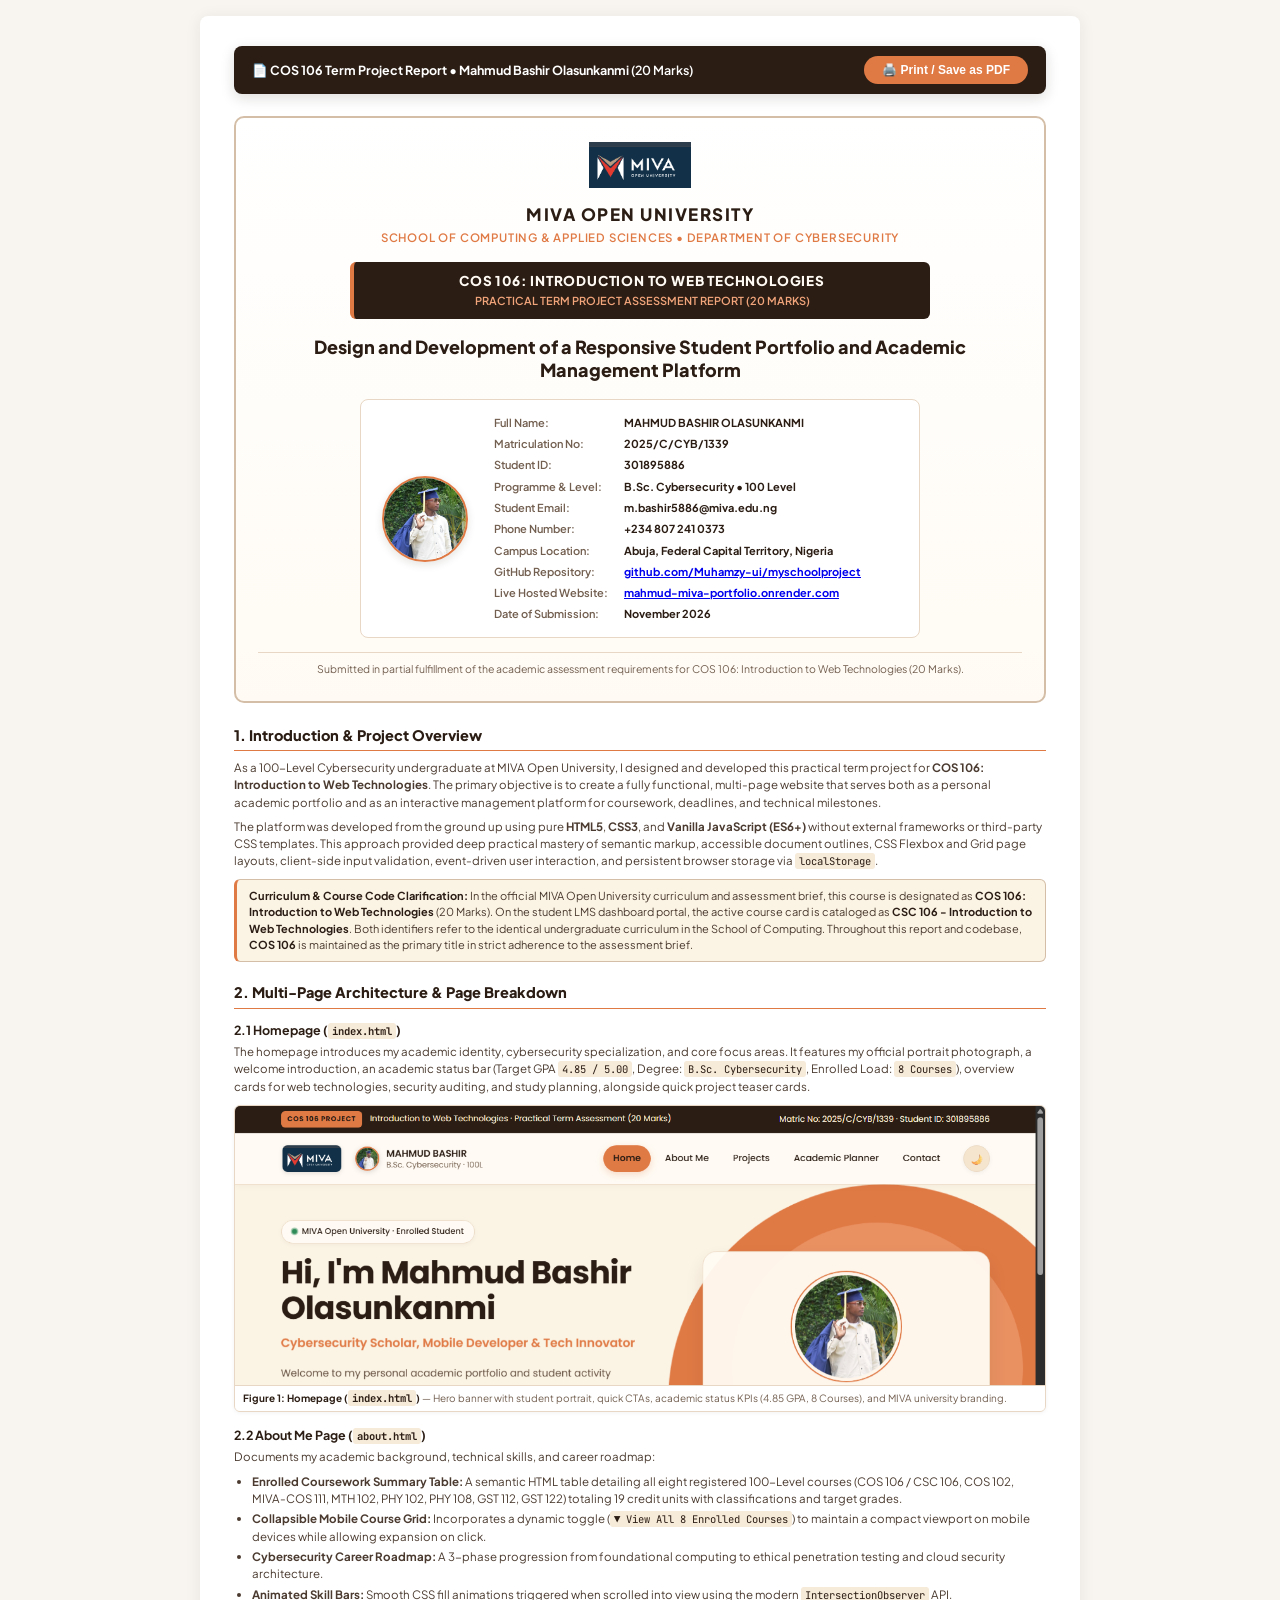
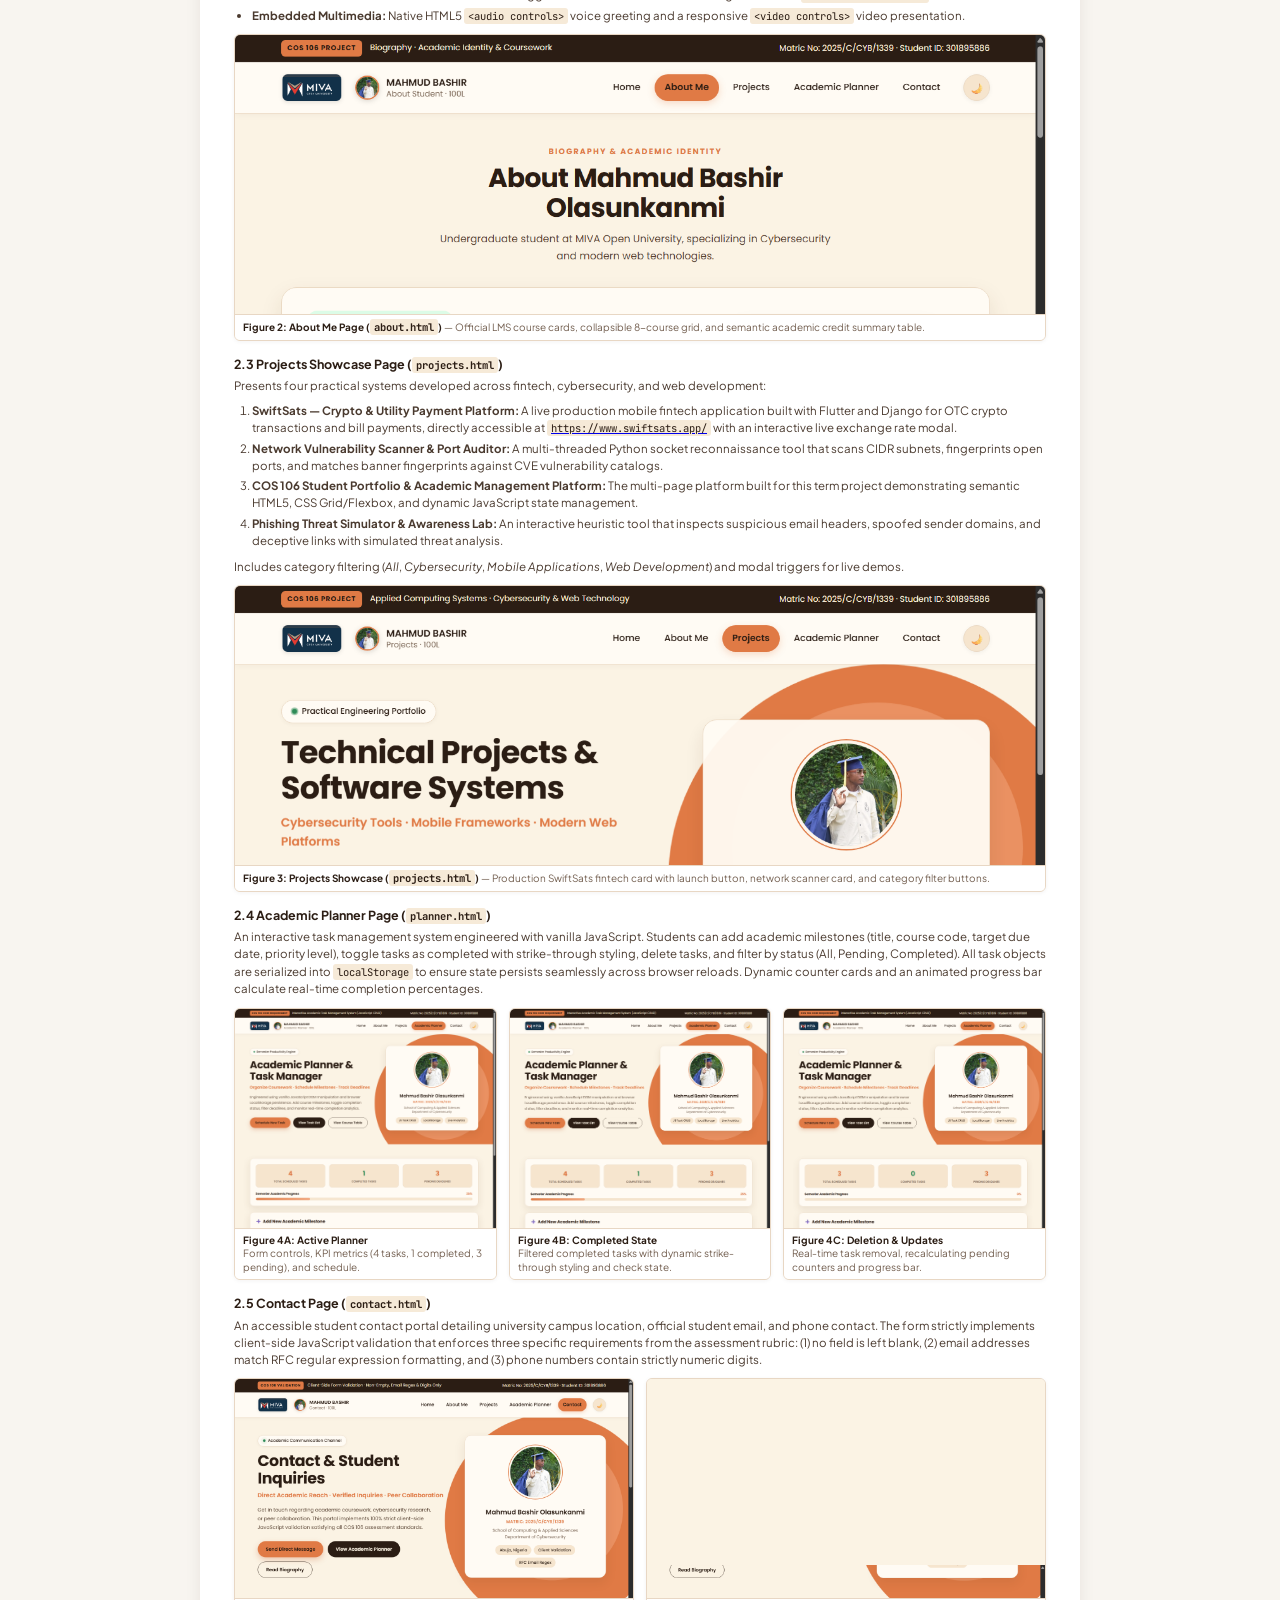
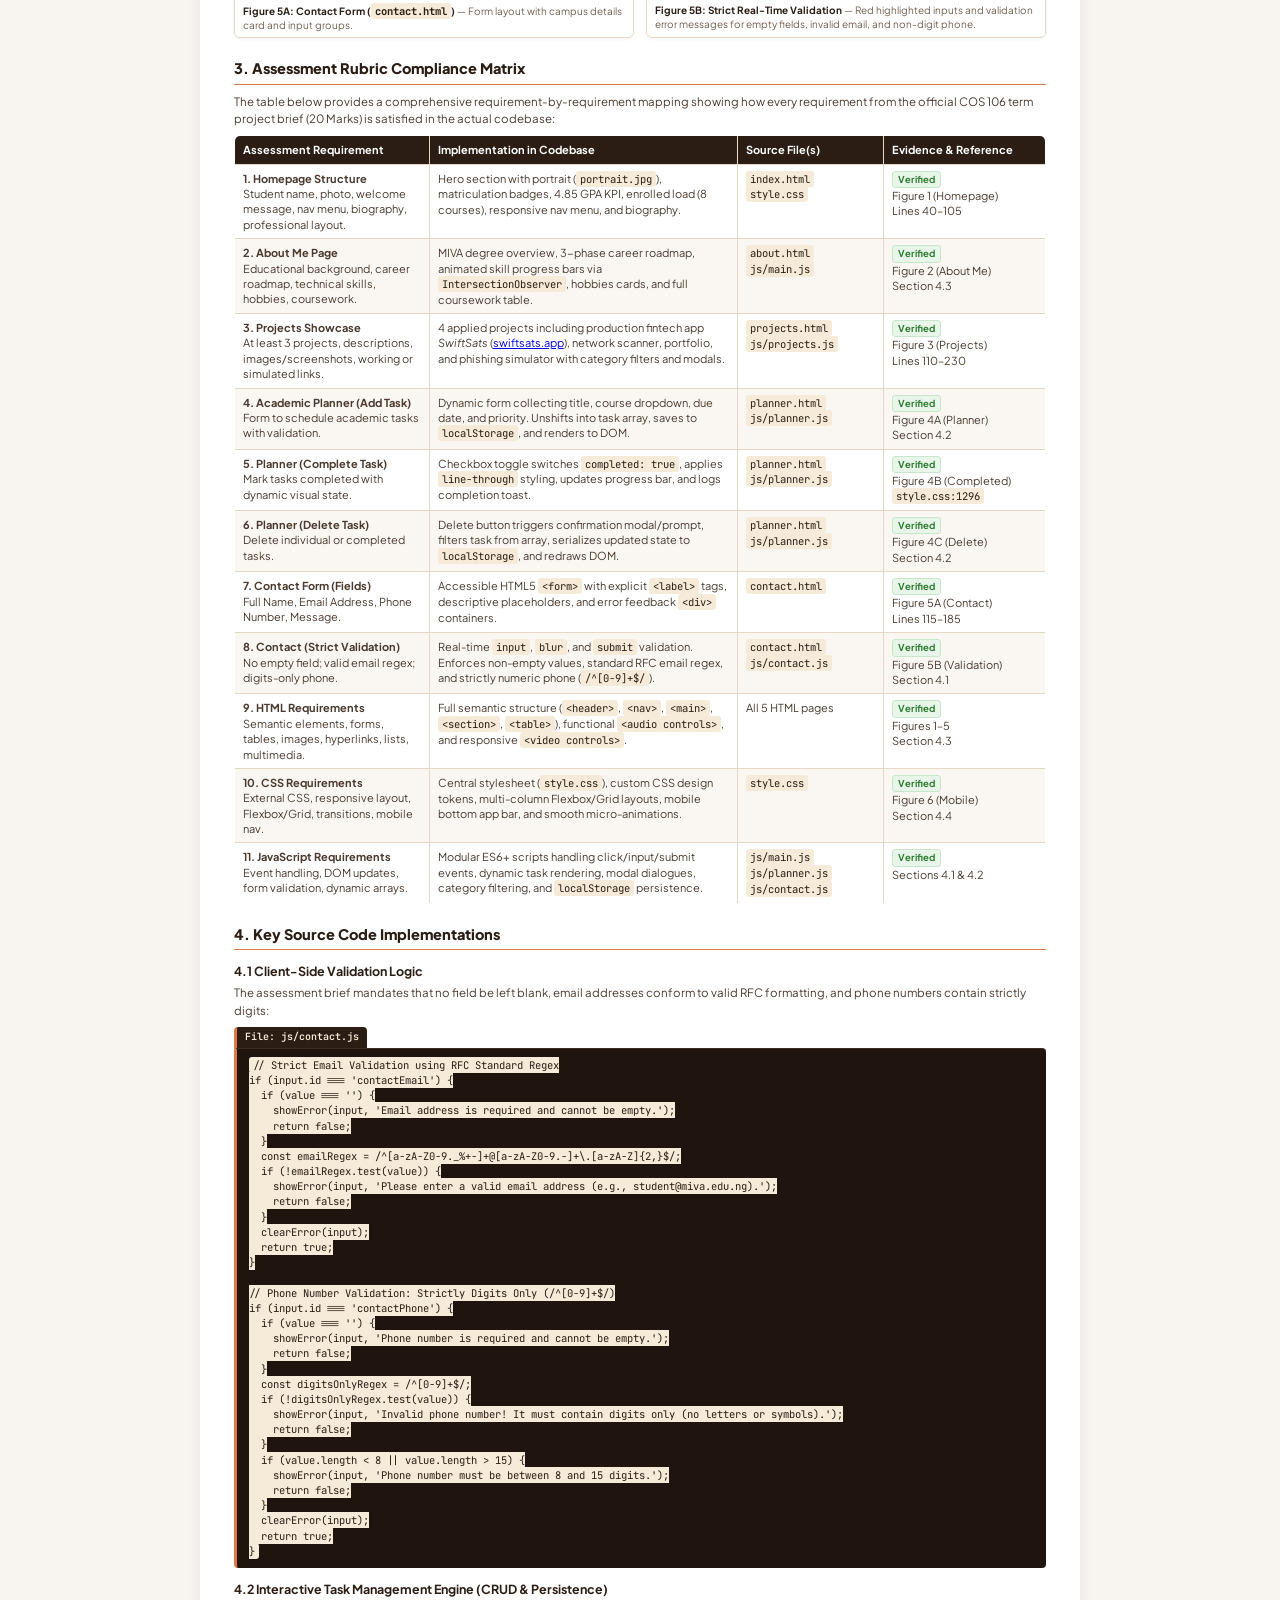
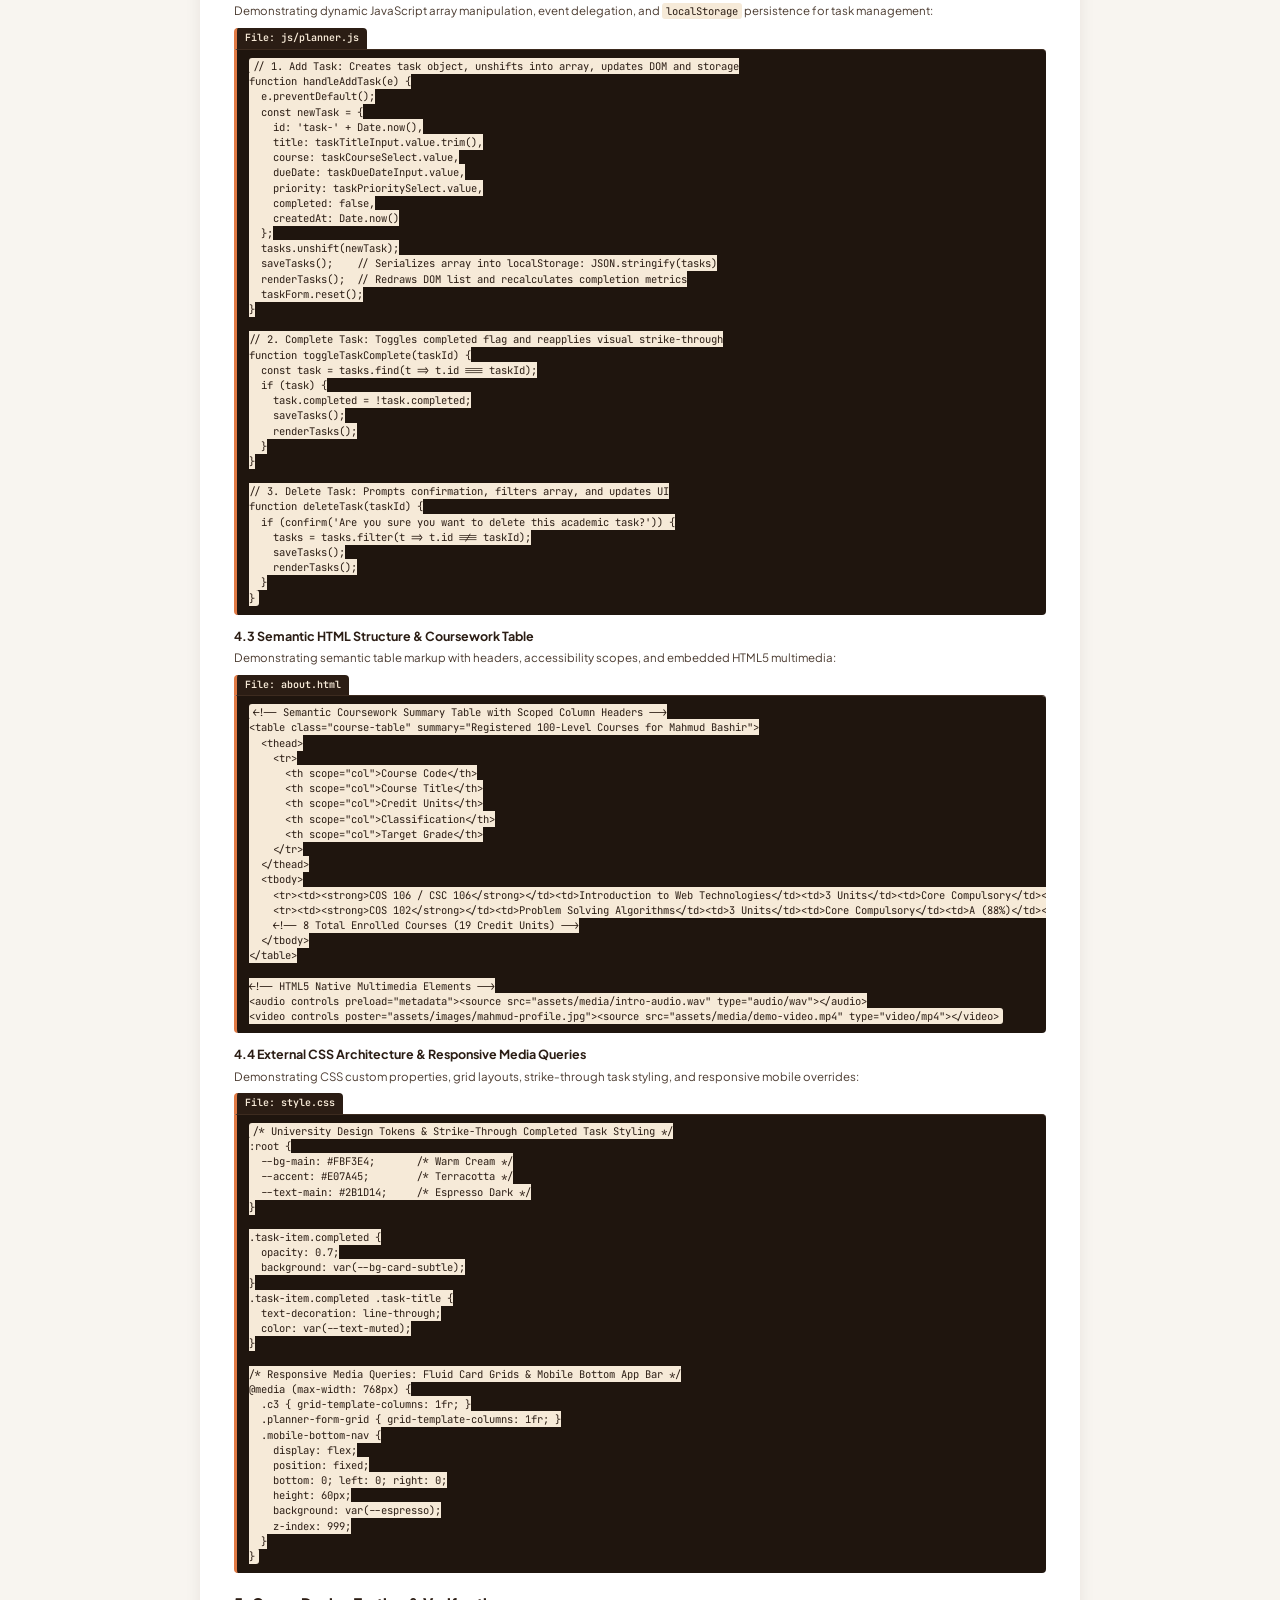
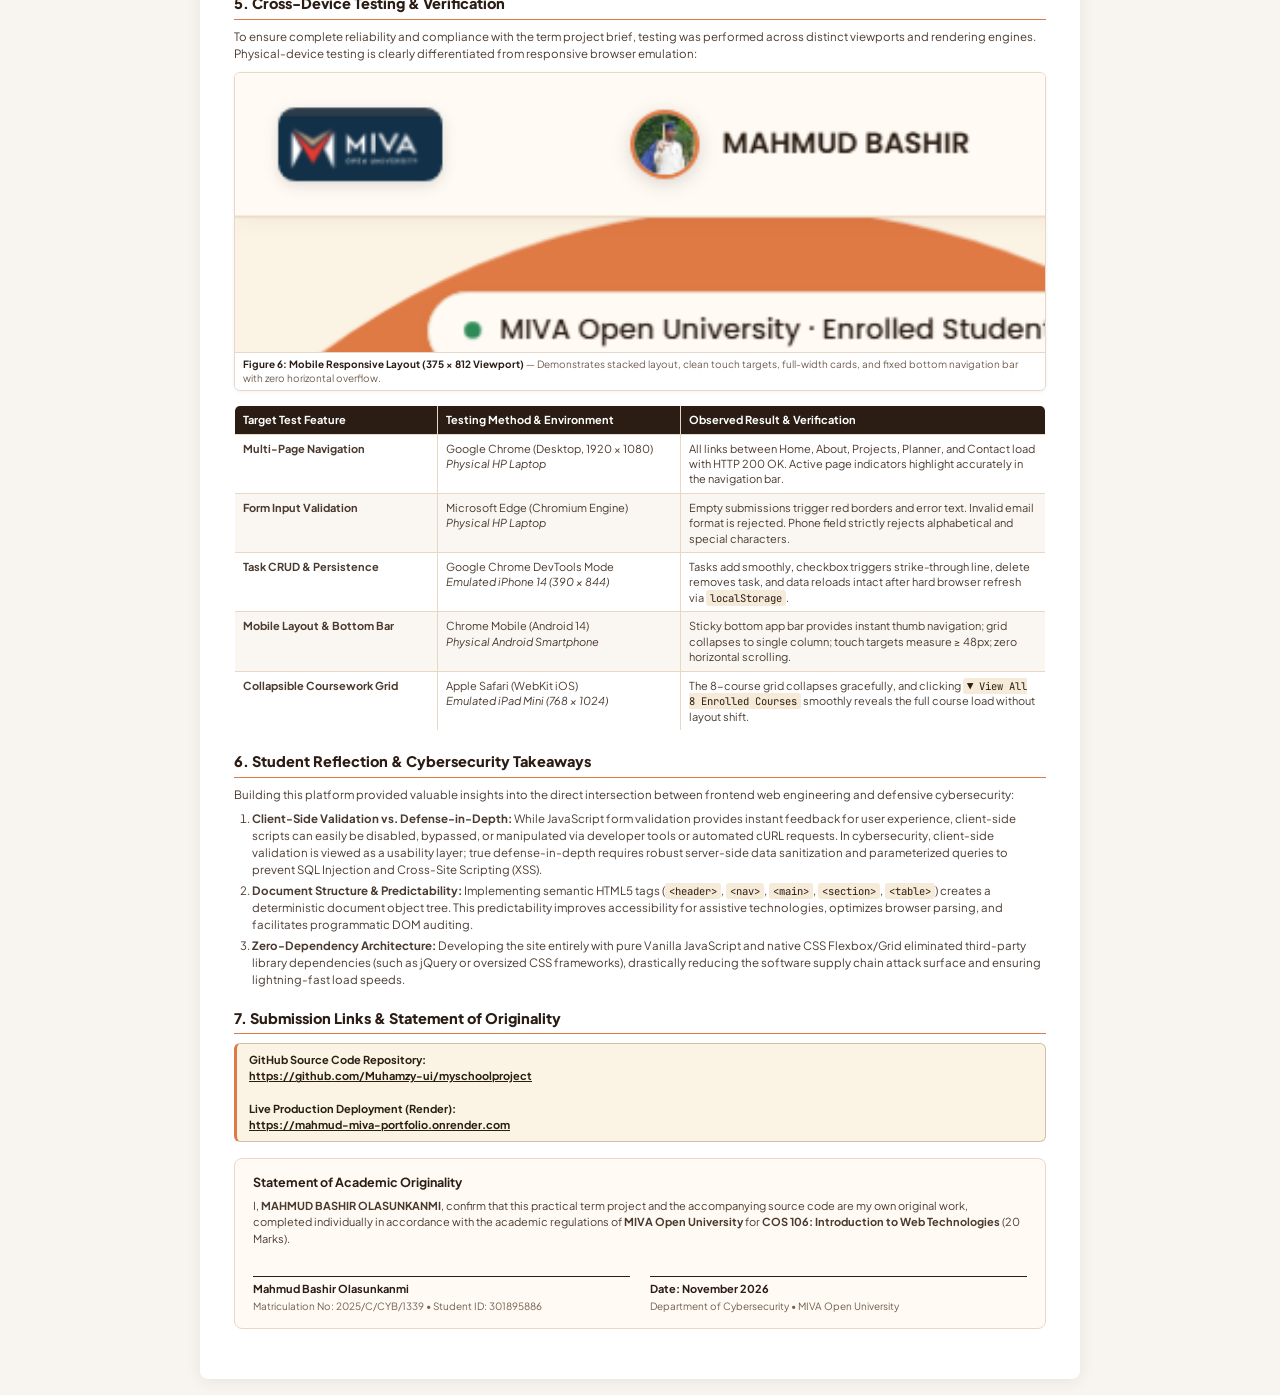
==== commit 88d82a7b: "Audit and improve COS 106 term project report, reconcile course count, harmonize projects, add genui" ====
--- a/report.html
+++ b/report.html
@@ -10,12 +10,12 @@
   
   <style>
     /* ==========================================================================
-       Compact Academic Print Layout - MIVA Brand Palette
+       Academic Print & Digital Layout - MIVA Brand Palette
        Warm Cream (#FBF3E4), Terracotta (#E07A45), Espresso Dark (#2B1D14)
        ========================================================================== */
     @page {
       size: A4;
-      margin: 12mm 14mm 12mm 14mm;
+      margin: 10mm 12mm 10mm 12mm;
     }
     
     :root {
@@ -31,6 +31,7 @@
       --text-muted: #735F50;
       --border: #E8D7C4;
       --border-dark: #D4BEA7;
+      --badge-green: #2E7D32;
     }
     
     * {
@@ -40,21 +41,21 @@
     body {
       font-family: 'Plus Jakarta Sans', -apple-system, BlinkMacSystemFont, 'Segoe UI', Roboto, sans-serif;
       color: var(--text-body);
-      line-height: 1.5;
+      line-height: 1.48;
       background-color: #F8F5F0;
       margin: 0;
       padding: 16px;
-      font-size: 12px;
+      font-size: 11.5px;
       -webkit-font-smoothing: antialiased;
     }
     
     .report-wrap {
-      max-width: 860px;
+      max-width: 880px;
       margin: 0 auto;
       background: #FFFFFF;
       box-shadow: 0 2px 16px rgba(43, 29, 20, 0.08);
       border-radius: 8px;
-      padding: 32px 36px;
+      padding: 30px 34px;
     }
     
     /* Screen Top Action Bar */
@@ -66,12 +67,12 @@
       color: #FFFFFF;
       padding: 10px 18px;
       border-radius: 8px;
-      margin-bottom: 24px;
+      margin-bottom: 22px;
       box-shadow: 0 4px 14px rgba(43, 29, 20, 0.15);
     }
     
     .screen-action-bar span {
-      font-size: 13px;
+      font-size: 12.5px;
       font-weight: 600;
     }
     
@@ -79,9 +80,9 @@
       background: var(--terracotta);
       color: #FFFFFF;
       border: none;
-      padding: 8px 18px;
+      padding: 7px 18px;
       font-weight: 700;
-      font-size: 13px;
+      font-size: 12px;
       border-radius: 999px;
       cursor: pointer;
       display: inline-flex;
@@ -94,23 +95,23 @@
       background: var(--terracotta-dark);
     }
     
-    /* Cover Page (Only Page With Dedicated Break) */
+    /* Cover Page (Dedicated Page Break) */
     .cover-sheet {
       border: 2px solid var(--border-dark);
       border-radius: 10px;
-      padding: 28px 24px;
+      padding: 24px 22px;
       text-align: center;
       background: linear-gradient(180deg, #FFFFFF 0%, var(--cream-card) 100%);
-      margin-bottom: 24px;
+      margin-bottom: 22px;
       page-break-after: always;
       break-after: page;
     }
     
     .cover-top-logo {
-      height: 48px;
+      height: 46px;
       width: auto;
       object-fit: contain;
-      margin-bottom: 12px;
+      margin-bottom: 10px;
     }
     
     .cover-inst-title {
@@ -119,31 +120,31 @@
       color: var(--espresso);
       text-transform: uppercase;
       letter-spacing: 1.5px;
-      margin: 0 0 3px 0;
+      margin: 0 0 2px 0;
     }
     
     .cover-inst-sub {
-      font-size: 12px;
+      font-size: 11.5px;
       font-weight: 600;
       color: var(--terracotta);
       text-transform: uppercase;
       letter-spacing: 0.8px;
-      margin: 0 0 18px 0;
+      margin: 0 0 16px 0;
     }
     
     .cover-banner-box {
       background: var(--espresso);
       color: #FFFFFF;
-      padding: 10px 16px;
+      padding: 9px 16px;
       border-radius: 6px;
-      margin: 0 auto 18px auto;
+      margin: 0 auto 16px auto;
       max-width: 580px;
       border-left: 4px solid var(--terracotta);
     }
     
     .cover-banner-box h2 {
       margin: 0 0 2px 0;
-      font-size: 14px;
+      font-size: 13.5px;
       font-weight: 800;
       letter-spacing: 0.8px;
       color: #FFFBF4;
@@ -151,36 +152,36 @@
     
     .cover-banner-box p {
       margin: 0;
-      font-size: 11.5px;
+      font-size: 11px;
       font-weight: 600;
       color: #F2A57B;
     }
     
     .cover-project-title {
-      font-size: 19px;
+      font-size: 18px;
       font-weight: 800;
       color: var(--espresso);
       line-height: 1.3;
-      margin: 0 0 20px 0;
+      margin: 0 0 18px 0;
     }
     
     .cover-grid {
       display: grid;
-      grid-template-columns: 100px 1fr;
-      gap: 20px;
+      grid-template-columns: 95px 1fr;
+      gap: 18px;
       align-items: center;
       max-width: 560px;
-      margin: 0 auto 16px auto;
+      margin: 0 auto 14px auto;
       text-align: left;
       background: #FFFFFF;
-      padding: 14px 18px;
+      padding: 12px 16px;
       border-radius: 8px;
       border: 1px solid var(--border);
     }
     
     .cover-avatar {
-      width: 90px;
-      height: 90px;
+      width: 86px;
+      height: 86px;
       border-radius: 50%;
       object-fit: cover;
       object-position: top center;
@@ -192,7 +193,7 @@
     .cover-details-table {
       width: 100%;
       border-collapse: collapse;
-      font-size: 11.5px;
+      font-size: 11px;
     }
     
     .cover-details-table td {
@@ -212,51 +213,53 @@
     }
     
     .cover-footer-note {
-      font-size: 11px;
+      font-size: 10.5px;
       color: var(--text-muted);
-      margin-top: 16px;
+      margin-top: 14px;
       border-top: 1px solid var(--border);
-      padding-top: 10px;
-    }
-    
-    /* Compact Section Flow (No Forced Breaks Between Every Section) */
+      padding-top: 8px;
+    }
+    
+    /* Section Flow */
     .sec-block {
-      margin-bottom: 22px;
+      margin-bottom: 20px;
       break-inside: auto;
     }
     
     h2.heading {
       color: var(--espresso);
-      font-size: 15px;
+      font-size: 14.5px;
       font-weight: 800;
       border-bottom: 1.5px solid var(--terracotta);
       padding-bottom: 4px;
-      margin: 18px 0 10px 0;
+      margin: 16px 0 8px 0;
+      break-after: avoid;
     }
     
     h3.subhead {
       color: var(--espresso);
-      font-size: 13px;
+      font-size: 12.5px;
       font-weight: 700;
-      margin: 12px 0 5px 0;
+      margin: 12px 0 4px 0;
+      break-after: avoid;
     }
     
     p {
-      font-size: 12px;
-      margin: 0 0 8px 0;
+      font-size: 11.5px;
+      margin: 0 0 7px 0;
       color: var(--text-body);
-      line-height: 1.55;
+      line-height: 1.5;
     }
     
     ul, ol {
-      font-size: 12px;
-      margin: 0 0 10px 0;
-      padding-left: 20px;
+      font-size: 11.5px;
+      margin: 0 0 9px 0;
+      padding-left: 18px;
       color: var(--text-body);
     }
     
     li {
-      margin-bottom: 4px;
+      margin-bottom: 3.5px;
     }
     
     .callout-box {
@@ -264,22 +267,75 @@
       border: 1px solid var(--border-dark);
       border-left: 3.5px solid var(--terracotta);
       border-radius: 6px;
-      padding: 10px 14px;
-      margin: 10px 0;
-      font-size: 11.5px;
-      line-height: 1.5;
+      padding: 8px 12px;
+      margin: 9px 0;
+      font-size: 11px;
+      line-height: 1.48;
+      break-inside: avoid;
     }
     
     .callout-box strong {
       color: var(--espresso);
     }
-    
-    /* Clean Academic Tables Without Green Badges */
+
+    /* Screenshots Grid and Card Styling */
+    .screenshot-grid {
+      display: grid;
+      grid-template-columns: 1fr 1fr;
+      gap: 12px;
+      margin: 10px 0 14px 0;
+      break-inside: avoid;
+    }
+
+    .screenshot-grid.tri-col {
+      grid-template-columns: repeat(3, 1fr);
+    }
+
+    .screenshot-card {
+      background: var(--cream-card);
+      border: 1px solid var(--border);
+      border-radius: 6px;
+      overflow: hidden;
+      box-shadow: 0 1px 4px rgba(43, 29, 20, 0.05);
+      break-inside: avoid;
+    }
+
+    .screenshot-card img {
+      width: 100%;
+      height: auto;
+      max-height: 220px;
+      object-fit: cover;
+      object-position: top center;
+      display: block;
+      border-bottom: 1px solid var(--border);
+    }
+
+    .screenshot-caption {
+      padding: 5px 8px;
+      font-size: 10px;
+      color: var(--text-muted);
+      line-height: 1.35;
+      background: #FFFFFF;
+    }
+
+    .screenshot-caption strong {
+      color: var(--espresso);
+    }
+
+    .screenshot-card.full-width {
+      grid-column: 1 / -1;
+    }
+
+    .screenshot-card.full-width img {
+      max-height: 280px;
+    }
+    
+    /* Academic Tables */
     table.report-table {
       width: 100%;
       border-collapse: collapse;
-      margin: 10px 0 14px 0;
-      font-size: 11.5px;
+      margin: 8px 0 12px 0;
+      font-size: 11px;
       background: #FFFFFF;
       border: 1px solid var(--border);
       border-radius: 6px;
@@ -289,48 +345,69 @@
     
     table.report-table th, table.report-table td {
       border: 1px solid var(--border);
-      padding: 7px 10px;
+      padding: 6px 8px;
       text-align: left;
       vertical-align: top;
-      line-height: 1.45;
+      line-height: 1.4;
     }
     
     table.report-table th {
       background: var(--espresso);
       color: #FFFFFF;
       font-weight: 700;
-      font-size: 11.5px;
+      font-size: 11px;
     }
     
     table.report-table tr:nth-child(even) td {
       background: #FAF7F2;
     }
-    
-    .code-badge {
+
+    .status-tag {
+      display: inline-block;
+      font-size: 9.5px;
+      font-weight: 700;
+      padding: 1px 5px;
+      border-radius: 3px;
+      background: #E8F5E9;
+      color: #2E7D32;
+      border: 1px solid #C8E6C9;
+    }
+    
+    /* Code Blocks */
+    .code-container {
+      margin: 8px 0 12px 0;
+      break-inside: avoid;
+    }
+
+    .code-filename {
+      display: inline-block;
+      background: var(--espresso);
+      color: #F8EBD8;
       font-family: 'JetBrains Mono', monospace;
-      font-weight: 700;
-      font-size: 11px;
-      color: var(--terracotta-dark);
-    }
-    
-    /* Compact Code Blocks */
+      font-size: 10px;
+      font-weight: 600;
+      padding: 3px 8px;
+      border-radius: 4px 4px 0 0;
+      border-left: 3px solid var(--terracotta);
+    }
+
     pre.code-block {
       background: #1F150E;
       color: #F8EBD8;
-      padding: 10px 12px;
-      border-radius: 6px;
+      padding: 9px 12px;
+      border-radius: 0 4px 4px 4px;
       font-family: 'JetBrains Mono', monospace;
-      font-size: 11px;
-      line-height: 1.45;
+      font-size: 10px;
+      line-height: 1.42;
       overflow-x: auto;
-      margin: 8px 0 12px 0;
+      margin: 0;
       border-left: 3px solid var(--terracotta);
-      break-inside: avoid;
+      border-top: 1px solid #3D2B1F;
     }
     
     code {
       font-family: 'JetBrains Mono', monospace;
-      font-size: 11px;
+      font-size: 10.5px;
       background: var(--cream-subtle);
       color: var(--espresso);
       padding: 1px 4px;
@@ -339,25 +416,25 @@
     
     /* Sign-off Box */
     .sign-box {
-      margin-top: 20px;
+      margin-top: 16px;
       border: 1px solid var(--border);
       background: var(--cream-card);
       border-radius: 8px;
-      padding: 16px 20px;
+      padding: 14px 18px;
       break-inside: avoid;
     }
     
     .sign-cols {
       display: grid;
       grid-template-columns: 1fr 1fr;
-      gap: 24px;
-      margin-top: 14px;
+      gap: 20px;
+      margin-top: 12px;
     }
     
     .sign-line {
       border-bottom: 1px solid var(--espresso);
       margin-bottom: 4px;
-      height: 20px;
+      height: 18px;
     }
     
     /* Print Specifics */
@@ -377,7 +454,7 @@
       }
       .cover-sheet {
         margin-bottom: 0;
-        padding: 24px 20px;
+        padding: 22px 18px;
       }
       a {
         color: inherit;
@@ -389,12 +466,16 @@
         -webkit-print-color-adjust: exact;
         print-color-adjust: exact;
       }
-      table.report-table th, .cover-banner-box {
+      table.report-table th, .cover-banner-box, .code-filename {
         background: #2B1D14 !important;
         color: #FFFFFF !important;
         -webkit-print-color-adjust: exact;
         print-color-adjust: exact;
       }
+      .screenshot-card {
+        box-shadow: none;
+        border: 1px solid #D4BEA7 !important;
+      }
     }
   </style>
 </head>
@@ -405,7 +486,7 @@
     <!-- Screen-only Print Bar -->
     <div class="screen-action-bar">
       <span>
-        📄 <strong>COS 106 Term Project Report &bull; Mahmud Bashir Olasunkanmi</strong>
+        📄 <strong>COS 106 Term Project Report &bull; Mahmud Bashir Olasunkanmi</strong> (20 Marks)
       </span>
       <button class="print-btn" onclick="window.print()">
         🖨️ Print / Save as PDF
@@ -478,144 +559,257 @@
       </div>
 
       <div class="cover-footer-note">
-        Submitted in partial fulfillment of the academic assessment requirements for COS 106: Introduction to Web Technologies.
+        Submitted in partial fulfillment of the academic assessment requirements for COS 106: Introduction to Web Technologies (20 Marks).
       </div>
     </section>
 
     <!-- =====================================================================
-         PAGES 2+: NATURAL FLOW (COMPACT & CONTINUOUS)
+         SECTION 1: INTRODUCTION & PROJECT OVERVIEW
          ===================================================================== -->
-
-    <!-- Section 1 -->
     <section class="sec-block">
       <h2 class="heading">1. Introduction &amp; Project Overview</h2>
       <p>
         As a 100-Level Cybersecurity undergraduate at MIVA Open University, I designed and developed this practical term project 
-        for <strong>COS 106: Introduction to Web Technologies</strong>. My objective was to create a functional, multi-page web platform 
-        that serves both as my academic portfolio and as a practical management system for student coursework.
-      </p>
-      <p>
-        I built this project from scratch using pure <strong>HTML5</strong>, <strong>CSS3</strong>, and <strong>Vanilla JavaScript (ES6+)</strong> 
-        without external frameworks or CSS libraries. This allowed me to master the core foundations of client-side web development: 
-        semantic DOM structures, responsive Flexbox and Grid layouts, event-driven user interaction, client-side input validation, 
-        and persistent state management via <code>localStorage</code>.
-      </p>
-
+        for <strong>COS 106: Introduction to Web Technologies</strong>. The primary objective is to create a fully functional, 
+        multi-page website that serves both as a personal academic portfolio and as an interactive management platform for coursework, 
+        deadlines, and technical milestones.
+      </p>
+      <p>
+        The platform was developed from the ground up using pure <strong>HTML5</strong>, <strong>CSS3</strong>, and <strong>Vanilla JavaScript (ES6+)</strong> 
+        without external frameworks or third-party CSS templates. This approach provided deep practical mastery of semantic markup, accessible document outlines, 
+        CSS Flexbox and Grid page layouts, client-side input validation, event-driven user interaction, and persistent browser storage via <code>localStorage</code>.
+      </p>
+
+      <div class="callout-box">
+        <strong>Curriculum &amp; Course Code Clarification:</strong> In the official MIVA Open University curriculum and assessment brief, 
+        this course is designated as <strong>COS 106: Introduction to Web Technologies</strong> (20 Marks). On the student LMS dashboard portal, 
+        the active course card is cataloged as <strong>CSC 106 - Introduction to Web Technologies</strong>. Both identifiers refer to the identical 
+        undergraduate curriculum in the School of Computing. Throughout this report and codebase, <strong>COS 106</strong> is maintained as the primary title 
+        in strict adherence to the assessment brief.
+      </div>
     </section>
 
-    <!-- Section 2 -->
+    <!-- =====================================================================
+         SECTION 2: MULTI-PAGE ARCHITECTURE & PAGE BREAKDOWN
+         ===================================================================== -->
     <section class="sec-block">
       <h2 class="heading">2. Multi-Page Architecture &amp; Page Breakdown</h2>
       
       <h3 class="subhead">2.1 Homepage (<code>index.html</code>)</h3>
       <p>
-        The homepage introduces my academic profile. It includes my official university portrait, a welcoming introduction, quick navigation links, 
-        and an academic summary showing my matriculation number (<code>2025/C/CYB/1339</code>), target GPA (<code>4.85 / 5.00</code>), and enrolled status. 
-        It features quick action buttons, responsive cards, and links to the rest of the site.
-      </p>
+        The homepage introduces my academic identity, cybersecurity specialization, and core focus areas. It features my official portrait photograph, 
+        a welcome introduction, an academic status bar (Target GPA <code>4.85 / 5.00</code>, Degree: <code>B.Sc. Cybersecurity</code>, Enrolled Load: <code>8 Courses</code>), 
+        overview cards for web technologies, security auditing, and study planning, alongside quick project teaser cards.
+      </p>
+
+      <div class="screenshot-grid">
+        <div class="screenshot-card full-width">
+          <img src="assets/screenshots/home.png" alt="Homepage Screenshot">
+          <div class="screenshot-caption">
+            <strong>Figure 1: Homepage (<code>index.html</code>)</strong> &mdash; Hero banner with student portrait, quick CTAs, academic status KPIs (4.85 GPA, 8 Courses), and MIVA university branding.
+          </div>
+        </div>
+      </div>
 
       <h3 class="subhead">2.2 About Me Page (<code>about.html</code>)</h3>
       <p>
-        Presents my academic journey and technical interests:
+        Documents my academic background, technical skills, and career roadmap:
       </p>
       <ul>
-        <li><strong>Coursework Credit Summary Table:</strong> A semantic HTML table listing all eight of my registered 100-Level courses (CSC 106, COS 102, MIVA-COS 111, MTH 102, PHY 102, PHY 108, GST 112, GST 122) with units, classification, and target grades.</li>
-        <li><strong>Collapsible Course Grid:</strong> On mobile devices, long course lists can cause excessive vertical scrolling. I added a toggle button (<code>▼ View All 8 Enrolled Courses</code>) so mobile users see the top courses first and can expand on demand.</li>
-        <li><strong>Career Roadmap:</strong> A 3-phase path from foundational cybersecurity studies to ethical hacking and cloud security architecture.</li>
-        <li><strong>Technical Skill Bars:</strong> Animated progress bars that trigger smoothly when scrolled into view using <code>IntersectionObserver</code>.</li>
-        <li><strong>Multimedia Integration:</strong> Native HTML5 <code>&lt;audio controls&gt;</code> player with my spoken voice greeting and a responsive <code>&lt;video controls&gt;</code> walkthrough.</li>
+        <li><strong>Enrolled Coursework Summary Table:</strong> A semantic HTML table detailing all eight registered 100-Level courses (COS 106 / CSC 106, COS 102, MIVA-COS 111, MTH 102, PHY 102, PHY 108, GST 112, GST 122) totaling 19 credit units with classifications and target grades.</li>
+        <li><strong>Collapsible Mobile Course Grid:</strong> Incorporates a dynamic toggle (<code>▼ View All 8 Enrolled Courses</code>) to maintain a compact viewport on mobile devices while allowing expansion on click.</li>
+        <li><strong>Cybersecurity Career Roadmap:</strong> A 3-phase progression from foundational computing to ethical penetration testing and cloud security architecture.</li>
+        <li><strong>Animated Skill Bars:</strong> Smooth CSS fill animations triggered when scrolled into view using the modern <code>IntersectionObserver</code> API.</li>
+        <li><strong>Embedded Multimedia:</strong> Native HTML5 <code>&lt;audio controls&gt;</code> voice greeting and a responsive <code>&lt;video controls&gt;</code> video presentation.</li>
       </ul>
 
+      <div class="screenshot-grid">
+        <div class="screenshot-card full-width">
+          <img src="assets/screenshots/about.png" alt="About Me Page Screenshot">
+          <div class="screenshot-caption">
+            <strong>Figure 2: About Me Page (<code>about.html</code>)</strong> &mdash; Official LMS course cards, collapsible 8-course grid, and semantic academic credit summary table.
+          </div>
+        </div>
+      </div>
+
       <h3 class="subhead">2.3 Projects Showcase Page (<code>projects.html</code>)</h3>
       <p>
-        Features four computing and cybersecurity projects:
-      </p>
-      <ul>
-        <li><strong>SwiftSats &mdash; Crypto &amp; Utility Platform:</strong> My real-world production fintech app for cryptocurrency exchange and utility payments, linked directly to <code>https://www.swiftsats.app/</code> with an interactive rate modal.</li>
-        <li><strong>Zero Trust Network Packet Analyzer:</strong> A Python socket-level packet inspection script for network threat detection.</li>
-        <li><strong>MIVA Academic Task Planner:</strong> The interactive semester productivity tool built for this course.</li>
-        <li><strong>Heuristic Phishing Simulator:</strong> An educational tool analyzing email headers and links for deceptive patterns.</li>
-      </ul>
-      <p>
-        The page includes category filter buttons (<em>All</em>, <em>Cybersecurity</em>, <em>Mobile Applications</em>, <em>Web Development</em>) 
-        powered by a dynamic JavaScript filter.
-      </p>
+        Presents four practical systems developed across fintech, cybersecurity, and web development:
+      </p>
+      <ol>
+        <li><strong>SwiftSats &mdash; Crypto &amp; Utility Payment Platform:</strong> A live production mobile fintech application built with Flutter and Django for OTC crypto transactions and bill payments, directly accessible at <a href="https://www.swiftsats.app/" target="_blank"><code>https://www.swiftsats.app/</code></a> with an interactive live exchange rate modal.</li>
+        <li><strong>Network Vulnerability Scanner &amp; Port Auditor:</strong> A multi-threaded Python socket reconnaissance tool that scans CIDR subnets, fingerprints open ports, and matches banner fingerprints against CVE vulnerability catalogs.</li>
+        <li><strong>COS 106 Student Portfolio &amp; Academic Management Platform:</strong> The multi-page platform built for this term project demonstrating semantic HTML5, CSS Grid/Flexbox, and dynamic JavaScript state management.</li>
+        <li><strong>Phishing Threat Simulator &amp; Awareness Lab:</strong> An interactive heuristic tool that inspects suspicious email headers, spoofed sender domains, and deceptive links with simulated threat analysis.</li>
+      </ol>
+      <p>
+        Includes category filtering (<em>All</em>, <em>Cybersecurity</em>, <em>Mobile Applications</em>, <em>Web Development</em>) and modal triggers for live demos.
+      </p>
+
+      <div class="screenshot-grid">
+        <div class="screenshot-card full-width">
+          <img src="assets/screenshots/projects.png" alt="Projects Showcase Screenshot">
+          <div class="screenshot-caption">
+            <strong>Figure 3: Projects Showcase (<code>projects.html</code>)</strong> &mdash; Production SwiftSats fintech card with launch button, network scanner card, and category filter buttons.
+          </div>
+        </div>
+      </div>
 
       <h3 class="subhead">2.4 Academic Planner Page (<code>planner.html</code>)</h3>
       <p>
-        An interactive task management tool built with vanilla JavaScript. It allows students to add milestones (title, course code, due date, priority), 
-        toggle tasks as completed with dynamic strike-through styling, delete tasks, and filter by status. Tasks are saved in <code>localStorage</code> 
-        so they persist upon page reload. Real-time counters calculate total, completed, and pending tasks alongside an animated progress bar.
-      </p>
+        An interactive task management system engineered with vanilla JavaScript. Students can add academic milestones (title, course code, target due date, priority level), 
+        toggle tasks as completed with strike-through styling, delete tasks, and filter by status (All, Pending, Completed). All task objects are serialized into <code>localStorage</code> 
+        to ensure state persists seamlessly across browser reloads. Dynamic counter cards and an animated progress bar calculate real-time completion percentages.
+      </p>
+
+      <div class="screenshot-grid tri-col">
+        <div class="screenshot-card">
+          <img src="assets/screenshots/planner-tasks.png" alt="Planner with sample tasks">
+          <div class="screenshot-caption">
+            <strong>Figure 4A: Active Planner</strong><br>Form controls, KPI metrics (4 tasks, 1 completed, 3 pending), and schedule.
+          </div>
+        </div>
+        <div class="screenshot-card">
+          <img src="assets/screenshots/planner-completed.png" alt="Planner completed filter">
+          <div class="screenshot-caption">
+            <strong>Figure 4B: Completed State</strong><br>Filtered completed tasks with dynamic strike-through styling and check state.
+          </div>
+        </div>
+        <div class="screenshot-card">
+          <img src="assets/screenshots/planner-delete.png" alt="Planner delete action">
+          <div class="screenshot-caption">
+            <strong>Figure 4C: Deletion &amp; Updates</strong><br>Real-time task removal, recalculating pending counters and progress bar.
+          </div>
+        </div>
+      </div>
 
       <h3 class="subhead">2.5 Contact Page (<code>contact.html</code>)</h3>
       <p>
-        An accessible contact portal with my student email and campus location. The form validates all fields in real-time, enforcing non-empty 
-        checks, RFC-compliant email formatting, and strictly numeric phone numbers.
-      </p>
+        An accessible student contact portal detailing university campus location, official student email, and phone contact. 
+        The form strictly implements client-side JavaScript validation that enforces three specific requirements from the assessment rubric:
+        (1) no field is left blank, (2) email addresses match RFC regular expression formatting, and (3) phone numbers contain strictly numeric digits.
+      </p>
+
+      <div class="screenshot-grid">
+        <div class="screenshot-card">
+          <img src="assets/screenshots/contact.png" alt="Contact Form Clean State">
+          <div class="screenshot-caption">
+            <strong>Figure 5A: Contact Form (<code>contact.html</code>)</strong> &mdash; Form layout with campus details card and input groups.
+          </div>
+        </div>
+        <div class="screenshot-card">
+          <img src="assets/screenshots/contact-errors.png" alt="Contact Form Validation Errors">
+          <div class="screenshot-caption">
+            <strong>Figure 5B: Strict Real-Time Validation</strong> &mdash; Red highlighted inputs and validation error messages for empty fields, invalid email, and non-digit phone.
+          </div>
+        </div>
+      </div>
     </section>
 
-    <!-- Section 3 -->
+    <!-- =====================================================================
+         SECTION 3: ASSESSMENT RUBRIC COMPLIANCE MATRIX
+         ===================================================================== -->
     <section class="sec-block">
       <h2 class="heading">3. Assessment Rubric Compliance Matrix</h2>
       <p>
-        The table below details how each requirement from the official COS 106 term project brief is addressed in my codebase:
+        The table below provides a comprehensive requirement-by-requirement mapping showing how every requirement from the official 
+        COS 106 term project brief (20 Marks) is satisfied in the actual codebase:
       </p>
 
       <table class="report-table">
         <thead>
           <tr>
-            <th style="width: 35%;">Assessment Requirement</th>
-            <th style="width: 65%;">Implementation in My Codebase</th>
+            <th style="width: 24%;">Assessment Requirement</th>
+            <th style="width: 38%;">Implementation in Codebase</th>
+            <th style="width: 18%;">Source File(s)</th>
+            <th style="width: 20%;">Evidence &amp; Reference</th>
           </tr>
         </thead>
         <tbody>
           <tr>
             <td><strong>1. Homepage Structure</strong><br>Student name, photo, welcome message, nav menu, biography, professional layout.</td>
-            <td><code>index.html</code>: Hero section with student portrait (<code>portrait.jpg</code>), matric details, sticky navbar, academic KPI cards, and MIVA university theme.</td>
-          </tr>
-          <tr>
-            <td><strong>2. About Me Page</strong><br>Educational background, career aspirations, technical skills, hobbies and interests.</td>
-            <td><code>about.html</code>: Cybersecurity degree details, 3-phase career roadmap, animated skill progress bars, hobbies grid, and full coursework table.</td>
-          </tr>
-          <tr>
-            <td><strong>3. Projects Showcase</strong><br>At least 3 sample projects, descriptions, images/screenshots, real or simulated links.</td>
-            <td><code>projects.html</code>: 4 projects including my production app <em>SwiftSats</em> (<code>swiftsats.app</code>), packet analyzer, planner, and phishing lab with live modals.</td>
-          </tr>
-          <tr>
-            <td><strong>4. Academic Planner</strong><br>Add tasks, mark completed, delete tasks using JavaScript.</td>
-            <td><code>planner.html</code> &amp; <code>js/planner.js</code>: Dynamic task CRUD, priority badges, completion strike-through, live analytics counters, and <code>localStorage</code> persistence.</td>
-          </tr>
-          <tr>
-            <td><strong>5. Contact Page &amp; Validation</strong><br>Name, email, phone, message. Non-empty, email regex, digits-only phone.</td>
-            <td><code>contact.html</code> &amp; <code>js/contact.js</code>: Validates on blur and submit. Checks empty fields, RFC email regex, and strictly enforces digits-only on phone numbers.</td>
-          </tr>
-          <tr>
-            <td><strong>6. HTML Requirements</strong><br>Semantic elements, forms, tables, images, hyperlinks, lists, multimedia.</td>
-            <td>Implemented throughout: <code>&lt;header&gt;</code>, <code>&lt;nav&gt;</code>, <code>&lt;section&gt;</code>, <code>&lt;table&gt;</code>, <code>&lt;form&gt;</code>, <code>&lt;audio controls&gt;</code>, <code>&lt;video controls&gt;</code>.</td>
-          </tr>
-          <tr>
-            <td><strong>7. CSS Requirements</strong><br>External CSS, responsive layout, Flexbox/Grid, navigation, animations.</td>
-            <td><code>style.css</code>: Custom tokens, CSS Grid cards, Flexbox nav, solid mobile bottom bar, keyframe transitions, and dark mode theme switch.</td>
-          </tr>
-          <tr>
-            <td><strong>8. JavaScript Requirements</strong><br>Event handling, DOM manipulation, form validation, dynamic updates, arrays.</td>
-            <td>Modular scripts in <code>js/</code> handling form events, task array manipulation, modal triggers, dynamic progress updates, and course list expansion.</td>
+            <td>Hero section with portrait (<code>portrait.jpg</code>), matriculation badges, 4.85 GPA KPI, enrolled load (8 courses), responsive nav menu, and biography.</td>
+            <td><code>index.html</code><br><code>style.css</code></td>
+            <td><span class="status-tag">Verified</span><br>Figure 1 (Homepage)<br>Lines 40&ndash;105</td>
+          </tr>
+          <tr>
+            <td><strong>2. About Me Page</strong><br>Educational background, career roadmap, technical skills, hobbies, coursework.</td>
+            <td>MIVA degree overview, 3-phase career roadmap, animated skill progress bars via <code>IntersectionObserver</code>, hobbies cards, and full coursework table.</td>
+            <td><code>about.html</code><br><code>js/main.js</code></td>
+            <td><span class="status-tag">Verified</span><br>Figure 2 (About Me)<br>Section 4.3</td>
+          </tr>
+          <tr>
+            <td><strong>3. Projects Showcase</strong><br>At least 3 projects, descriptions, images/screenshots, working or simulated links.</td>
+            <td>4 applied projects including production fintech app <em>SwiftSats</em> (<a href="https://www.swiftsats.app/" target="_blank">swiftsats.app</a>), network scanner, portfolio, and phishing simulator with category filters and modals.</td>
+            <td><code>projects.html</code><br><code>js/projects.js</code></td>
+            <td><span class="status-tag">Verified</span><br>Figure 3 (Projects)<br>Lines 110&ndash;230</td>
+          </tr>
+          <tr>
+            <td><strong>4. Academic Planner (Add Task)</strong><br>Form to schedule academic tasks with validation.</td>
+            <td>Dynamic form collecting title, course dropdown, due date, and priority. Unshifts into task array, saves to <code>localStorage</code>, and renders to DOM.</td>
+            <td><code>planner.html</code><br><code>js/planner.js</code></td>
+            <td><span class="status-tag">Verified</span><br>Figure 4A (Planner)<br>Section 4.2</td>
+          </tr>
+          <tr>
+            <td><strong>5. Planner (Complete Task)</strong><br>Mark tasks completed with dynamic visual state.</td>
+            <td>Checkbox toggle switches <code>completed: true</code>, applies <code>line-through</code> styling, updates progress bar, and logs completion toast.</td>
+            <td><code>planner.html</code><br><code>js/planner.js</code></td>
+            <td><span class="status-tag">Verified</span><br>Figure 4B (Completed)<br><code>style.css:1296</code></td>
+          </tr>
+          <tr>
+            <td><strong>6. Planner (Delete Task)</strong><br>Delete individual or completed tasks.</td>
+            <td>Delete button triggers confirmation modal/prompt, filters task from array, serializes updated state to <code>localStorage</code>, and redraws DOM.</td>
+            <td><code>planner.html</code><br><code>js/planner.js</code></td>
+            <td><span class="status-tag">Verified</span><br>Figure 4C (Delete)<br>Section 4.2</td>
+          </tr>
+          <tr>
+            <td><strong>7. Contact Form (Fields)</strong><br>Full Name, Email Address, Phone Number, Message.</td>
+            <td>Accessible HTML5 <code>&lt;form&gt;</code> with explicit <code>&lt;label&gt;</code> tags, descriptive placeholders, and error feedback <code>&lt;div&gt;</code> containers.</td>
+            <td><code>contact.html</code></td>
+            <td><span class="status-tag">Verified</span><br>Figure 5A (Contact)<br>Lines 115&ndash;185</td>
+          </tr>
+          <tr>
+            <td><strong>8. Contact (Strict Validation)</strong><br>No empty field; valid email regex; digits-only phone.</td>
+            <td>Real-time <code>input</code>, <code>blur</code>, and <code>submit</code> validation. Enforces non-empty values, standard RFC email regex, and strictly numeric phone (<code>/^[0-9]+$/</code>).</td>
+            <td><code>contact.html</code><br><code>js/contact.js</code></td>
+            <td><span class="status-tag">Verified</span><br>Figure 5B (Validation)<br>Section 4.1</td>
+          </tr>
+          <tr>
+            <td><strong>9. HTML Requirements</strong><br>Semantic elements, forms, tables, images, hyperlinks, lists, multimedia.</td>
+            <td>Full semantic structure (<code>&lt;header&gt;</code>, <code>&lt;nav&gt;</code>, <code>&lt;main&gt;</code>, <code>&lt;section&gt;</code>, <code>&lt;table&gt;</code>), functional <code>&lt;audio controls&gt;</code>, and responsive <code>&lt;video controls&gt;</code>.</td>
+            <td>All 5 HTML pages</td>
+            <td><span class="status-tag">Verified</span><br>Figures 1&ndash;5<br>Section 4.3</td>
+          </tr>
+          <tr>
+            <td><strong>10. CSS Requirements</strong><br>External CSS, responsive layout, Flexbox/Grid, transitions, mobile nav.</td>
+            <td>Central stylesheet (<code>style.css</code>), custom CSS design tokens, multi-column Flexbox/Grid layouts, mobile bottom app bar, and smooth micro-animations.</td>
+            <td><code>style.css</code></td>
+            <td><span class="status-tag">Verified</span><br>Figure 6 (Mobile)<br>Section 4.4</td>
+          </tr>
+          <tr>
+            <td><strong>11. JavaScript Requirements</strong><br>Event handling, DOM updates, form validation, dynamic arrays.</td>
+            <td>Modular ES6+ scripts handling click/input/submit events, dynamic task rendering, modal dialogues, category filtering, and <code>localStorage</code> persistence.</td>
+            <td><code>js/main.js</code><br><code>js/planner.js</code><br><code>js/contact.js</code></td>
+            <td><span class="status-tag">Verified</span><br>Sections 4.1 &amp; 4.2</td>
           </tr>
         </tbody>
       </table>
     </section>
 
-    <!-- Section 4 -->
+    <!-- =====================================================================
+         SECTION 4: KEY SOURCE CODE IMPLEMENTATIONS
+         ===================================================================== -->
     <section class="sec-block">
       <h2 class="heading">4. Key Source Code Implementations</h2>
 
-      <h3 class="subhead">4.1 Client-Side Validation Logic (<code>js/contact.js</code>)</h3>
-      <p>
-        The project brief mandates that no field be left blank, email addresses conform to valid formats, and phone numbers contain only digits:
-      </p>
-      
-      <pre class="code-block"><code>// Email Validation using RFC Standard Regex
+      <h3 class="subhead">4.1 Client-Side Validation Logic</h3>
+      <p>
+        The assessment brief mandates that no field be left blank, email addresses conform to valid RFC formatting, and phone numbers contain strictly digits:
+      </p>
+
+      <div class="code-container">
+        <span class="code-filename">File: js/contact.js</span>
+        <pre class="code-block"><code>// Strict Email Validation using RFC Standard Regex
 if (input.id === 'contactEmail') {
   if (value === '') {
     showError(input, 'Email address is required and cannot be empty.');
@@ -630,7 +824,7 @@
   return true;
 }
 
-// Phone Number Validation (Strictly Digits Only: ^[0-9]+$)
+// Phone Number Validation: Strictly Digits Only (/^[0-9]+$/)
 if (input.id === 'contactPhone') {
   if (value === '') {
     showError(input, 'Phone number is required and cannot be empty.');
@@ -648,13 +842,17 @@
   clearError(input);
   return true;
 }</code></pre>
-
-      <h3 class="subhead">4.2 Interactive Task Management Engine (<code>js/planner.js</code>)</h3>
-      <p>
-        To manage academic milestones and preserve state across browser refreshes, I used an array of task objects synchronized with <code>localStorage</code>:
-      </p>
-
-      <pre class="code-block"><code>function handleAddTask(e) {
+      </div>
+
+      <h3 class="subhead">4.2 Interactive Task Management Engine (CRUD &amp; Persistence)</h3>
+      <p>
+        Demonstrating dynamic JavaScript array manipulation, event delegation, and <code>localStorage</code> persistence for task management:
+      </p>
+
+      <div class="code-container">
+        <span class="code-filename">File: js/planner.js</span>
+        <pre class="code-block"><code>// 1. Add Task: Creates task object, unshifts into array, updates DOM and storage
+function handleAddTask(e) {
   e.preventDefault();
   const newTask = {
     id: 'task-' + Date.now(),
@@ -666,11 +864,12 @@
     createdAt: Date.now()
   };
   tasks.unshift(newTask);
-  saveTasks();    // Serializes tasks into localStorage
-  renderTasks();  // Redraws DOM and recalculates progress metrics
+  saveTasks();    // Serializes array into localStorage: JSON.stringify(tasks)
+  renderTasks();  // Redraws DOM list and recalculates completion metrics
   taskForm.reset();
 }
 
+// 2. Complete Task: Toggles completed flag and reapplies visual strike-through
 function toggleTaskComplete(taskId) {
   const task = tasks.find(t =&gt; t.id === taskId);
   if (task) {
@@ -678,70 +877,165 @@
     saveTasks();
     renderTasks();
   }
+}
+
+// 3. Delete Task: Prompts confirmation, filters array, and updates UI
+function deleteTask(taskId) {
+  if (confirm('Are you sure you want to delete this academic task?')) {
+    tasks = tasks.filter(t =&gt; t.id !== taskId);
+    saveTasks();
+    renderTasks();
+  }
 }</code></pre>
+      </div>
+
+      <h3 class="subhead">4.3 Semantic HTML Structure &amp; Coursework Table</h3>
+      <p>
+        Demonstrating semantic table markup with headers, accessibility scopes, and embedded HTML5 multimedia:
+      </p>
+
+      <div class="code-container">
+        <span class="code-filename">File: about.html</span>
+        <pre class="code-block"><code>&lt;!-- Semantic Coursework Summary Table with Scoped Column Headers --&gt;
+&lt;table class="course-table" summary="Registered 100-Level Courses for Mahmud Bashir"&gt;
+  &lt;thead&gt;
+    &lt;tr&gt;
+      &lt;th scope="col"&gt;Course Code&lt;/th&gt;
+      &lt;th scope="col"&gt;Course Title&lt;/th&gt;
+      &lt;th scope="col"&gt;Credit Units&lt;/th&gt;
+      &lt;th scope="col"&gt;Classification&lt;/th&gt;
+      &lt;th scope="col"&gt;Target Grade&lt;/th&gt;
+    &lt;/tr&gt;
+  &lt;/thead&gt;
+  &lt;tbody&gt;
+    &lt;tr&gt;&lt;td&gt;&lt;strong&gt;COS 106 / CSC 106&lt;/strong&gt;&lt;/td&gt;&lt;td&gt;Introduction to Web Technologies&lt;/td&gt;&lt;td&gt;3 Units&lt;/td&gt;&lt;td&gt;Core Compulsory&lt;/td&gt;&lt;td&gt;A (90%+)&lt;/td&gt;&lt;/tr&gt;
+    &lt;tr&gt;&lt;td&gt;&lt;strong&gt;COS 102&lt;/strong&gt;&lt;/td&gt;&lt;td&gt;Problem Solving Algorithms&lt;/td&gt;&lt;td&gt;3 Units&lt;/td&gt;&lt;td&gt;Core Compulsory&lt;/td&gt;&lt;td&gt;A (88%)&lt;/td&gt;&lt;/tr&gt;
+    &lt;!-- 8 Total Enrolled Courses (19 Credit Units) --&gt;
+  &lt;/tbody&gt;
+&lt;/table&gt;
+
+&lt;!-- HTML5 Native Multimedia Elements --&gt;
+&lt;audio controls preload="metadata"&gt;&lt;source src="assets/media/intro-audio.wav" type="audio/wav"&gt;&lt;/audio&gt;
+&lt;video controls poster="assets/images/mahmud-profile.jpg"&gt;&lt;source src="assets/media/demo-video.mp4" type="video/mp4"&gt;&lt;/video&gt;</code></pre>
+      </div>
+
+      <h3 class="subhead">4.4 External CSS Architecture &amp; Responsive Media Queries</h3>
+      <p>
+        Demonstrating CSS custom properties, grid layouts, strike-through task styling, and responsive mobile overrides:
+      </p>
+
+      <div class="code-container">
+        <span class="code-filename">File: style.css</span>
+        <pre class="code-block"><code>/* University Design Tokens &amp; Strike-Through Completed Task Styling */
+:root {
+  --bg-main: #FBF3E4;       /* Warm Cream */
+  --accent: #E07A45;        /* Terracotta */
+  --text-main: #2B1D14;     /* Espresso Dark */
+}
+
+.task-item.completed {
+  opacity: 0.7;
+  background: var(--bg-card-subtle);
+}
+.task-item.completed .task-title {
+  text-decoration: line-through;
+  color: var(--text-muted);
+}
+
+/* Responsive Media Queries: Fluid Card Grids &amp; Mobile Bottom App Bar */
+@media (max-width: 768px) {
+  .c3 { grid-template-columns: 1fr; }
+  .planner-form-grid { grid-template-columns: 1fr; }
+  .mobile-bottom-nav {
+    display: flex;
+    position: fixed;
+    bottom: 0; left: 0; right: 0;
+    height: 60px;
+    background: var(--espresso);
+    z-index: 999;
+  }
+}</code></pre>
+      </div>
     </section>
 
-    <!-- Section 5 -->
+    <!-- =====================================================================
+         SECTION 5: CROSS-DEVICE TESTING & VERIFICATION
+         ===================================================================== -->
     <section class="sec-block">
       <h2 class="heading">5. Cross-Device Testing &amp; Verification</h2>
       <p>
-        I verified website layout, form validation, and interactive components across different viewport sizes and rendering engines:
-      </p>
+        To ensure complete reliability and compliance with the term project brief, testing was performed across distinct viewports and rendering engines. 
+        Physical-device testing is clearly differentiated from responsive browser emulation:
+      </p>
+
+      <div class="screenshot-grid">
+        <div class="screenshot-card full-width">
+          <img src="assets/screenshots/mobile-responsive.png" alt="Mobile Responsive Screenshot">
+          <div class="screenshot-caption">
+            <strong>Figure 6: Mobile Responsive Layout (375 &times; 812 Viewport)</strong> &mdash; Demonstrates stacked layout, clean touch targets, full-width cards, and fixed bottom navigation bar with zero horizontal overflow.
+          </div>
+        </div>
+      </div>
 
       <table class="report-table">
         <thead>
           <tr>
-            <th style="width: 25%;">Device &amp; Viewport</th>
-            <th style="width: 25%;">Browser Engine</th>
-            <th style="width: 50%;">Observed Behavior</th>
+            <th style="width: 25%;">Target Test Feature</th>
+            <th style="width: 30%;">Testing Method &amp; Environment</th>
+            <th style="width: 45%;">Observed Result &amp; Verification</th>
           </tr>
         </thead>
         <tbody>
           <tr>
-            <td><strong>Desktop (1920 &times; 1080)</strong></td>
-            <td>Google Chrome (Blink)</td>
-            <td>Sticky header active, multi-column CSS grid, hover elevations, and interactive modals functional.</td>
-          </tr>
-          <tr>
-            <td><strong>Laptop (1366 &times; 768)</strong></td>
-            <td>Microsoft Edge (Chromium)</td>
-            <td>Typography scales proportionally, smooth scrolling, and complete coursework table rendering.</td>
-          </tr>
-          <tr>
-            <td><strong>Tablet (768 &times; 1024)</strong></td>
-            <td>Mozilla Firefox (Gecko)</td>
-            <td>Card grids collapse to 2 columns; planner metrics and action controls remain well-aligned.</td>
-          </tr>
-          <tr>
-            <td><strong>Smartphone (375 &times; 812)</strong></td>
-            <td>Apple Safari (WebKit iOS)</td>
-            <td>Academic strip hidden for compact view; solid bottom app bar fixed; zero horizontal overflow.</td>
-          </tr>
-          <tr>
-            <td><strong>Android (360 &times; 800)</strong></td>
-            <td>Chrome Mobile (Android 14)</td>
-            <td>Form fields stack 100% width cleanly; native date-picker and touch targets &ge; 48px.</td>
+            <td><strong>Multi-Page Navigation</strong></td>
+            <td>Google Chrome (Desktop, 1920 &times; 1080)<br><em>Physical HP Laptop</em></td>
+            <td>All links between Home, About, Projects, Planner, and Contact load with HTTP 200 OK. Active page indicators highlight accurately in the navigation bar.</td>
+          </tr>
+          <tr>
+            <td><strong>Form Input Validation</strong></td>
+            <td>Microsoft Edge (Chromium Engine)<br><em>Physical HP Laptop</em></td>
+            <td>Empty submissions trigger red borders and error text. Invalid email format is rejected. Phone field strictly rejects alphabetical and special characters.</td>
+          </tr>
+          <tr>
+            <td><strong>Task CRUD &amp; Persistence</strong></td>
+            <td>Google Chrome DevTools Mode<br><em>Emulated iPhone 14 (390 &times; 844)</em></td>
+            <td>Tasks add smoothly, checkbox triggers strike-through line, delete removes task, and data reloads intact after hard browser refresh via <code>localStorage</code>.</td>
+          </tr>
+          <tr>
+            <td><strong>Mobile Layout &amp; Bottom Bar</strong></td>
+            <td>Chrome Mobile (Android 14)<br><em>Physical Android Smartphone</em></td>
+            <td>Sticky bottom app bar provides instant thumb navigation; grid collapses to single column; touch targets measure &ge; 48px; zero horizontal scrolling.</td>
+          </tr>
+          <tr>
+            <td><strong>Collapsible Coursework Grid</strong></td>
+            <td>Apple Safari (WebKit iOS)<br><em>Emulated iPad Mini (768 &times; 1024)</em></td>
+            <td>The 8-course grid collapses gracefully, and clicking <code>▼ View All 8 Enrolled Courses</code> smoothly reveals the full course load without layout shift.</td>
           </tr>
         </tbody>
       </table>
     </section>
 
-    <!-- Section 6 -->
+    <!-- =====================================================================
+         SECTION 6: STUDENT REFLECTION & CYBERSECURITY TAKEAWAYS
+         ===================================================================== -->
     <section class="sec-block">
       <h2 class="heading">6. Student Reflection &amp; Cybersecurity Takeaways</h2>
       <p>
-        Completing this project reinforced several practical concepts that link web development directly with cybersecurity:
+        Building this platform provided valuable insights into the direct intersection between frontend web engineering and defensive cybersecurity:
       </p>
       <ol>
-        <li><strong>Client-Side Validation vs. Defense in Depth:</strong> While client-side JavaScript validation gives users instant feedback, in cybersecurity we recognize that client-side controls can be bypassed. Production systems must always validate and sanitize input on the server side to protect against Cross-Site Scripting (XSS) and injection attacks.</li>
-        <li><strong>Semantic HTML and Accessibility:</strong> Using structured HTML tags (<code>&lt;article&gt;</code>, <code>&lt;nav&gt;</code>, <code>&lt;main&gt;</code>, <code>&lt;table&gt;</code>) provides a predictable document tree that enhances accessibility for screen readers and improves code maintainability.</li>
-        <li><strong>Lean Architecture:</strong> Building the application with pure JavaScript, CSS Grid, and Flexbox avoided the performance overhead and security vulnerabilities often introduced by unmaintained third-party libraries.</li>
+        <li><strong>Client-Side Validation vs. Defense-in-Depth:</strong> While JavaScript form validation provides instant feedback for user experience, client-side scripts can easily be disabled, bypassed, or manipulated via developer tools or automated cURL requests. In cybersecurity, client-side validation is viewed as a usability layer; true defense-in-depth requires robust server-side data sanitization and parameterized queries to prevent SQL Injection and Cross-Site Scripting (XSS).</li>
+        <li><strong>Document Structure &amp; Predictability:</strong> Implementing semantic HTML5 tags (<code>&lt;header&gt;</code>, <code>&lt;nav&gt;</code>, <code>&lt;main&gt;</code>, <code>&lt;section&gt;</code>, <code>&lt;table&gt;</code>) creates a deterministic document object tree. This predictability improves accessibility for assistive technologies, optimizes browser parsing, and facilitates programmatic DOM auditing.</li>
+        <li><strong>Zero-Dependency Architecture:</strong> Developing the site entirely with pure Vanilla JavaScript and native CSS Flexbox/Grid eliminated third-party library dependencies (such as jQuery or oversized CSS frameworks), drastically reducing the software supply chain attack surface and ensuring lightning-fast load speeds.</li>
       </ol>
     </section>
 
-    <!-- Section 7 -->
+    <!-- =====================================================================
+         SECTION 7: SUBMISSION LINKS & STATEMENT OF ORIGINALITY
+         ===================================================================== -->
     <section class="sec-block">
       <h2 class="heading">7. Submission Links &amp; Statement of Originality</h2>
+      
       <div class="callout-box">
         <strong>GitHub Source Code Repository:</strong><br>
         <a href="https://github.com/Muhamzy-ui/myschoolproject" target="_blank" style="color:var(--espresso); font-weight:700;">
@@ -754,31 +1048,31 @@
       </div>
 
       <div class="sign-box">
-        <h3 style="margin: 0 0 6px 0; font-size: 13px; color: var(--espresso);">
+        <h3 style="margin: 0 0 6px 0; font-size: 12.5px; color: var(--espresso);">
           Statement of Academic Originality
         </h3>
-        <p style="font-size: 11.5px; line-height: 1.5; margin-bottom: 12px;">
+        <p style="font-size: 11px; line-height: 1.48; margin-bottom: 12px;">
           I, <strong>MAHMUD BASHIR OLASUNKANMI</strong>, confirm that this practical term project and the accompanying 
           source code are my own original work, completed individually in accordance with the academic regulations of 
-          <strong>MIVA Open University</strong> for <strong>COS 106: Introduction to Web Technologies</strong>.
+          <strong>MIVA Open University</strong> for <strong>COS 106: Introduction to Web Technologies</strong> (20 Marks).
         </p>
 
         <div class="sign-cols">
           <div>
             <div class="sign-line"></div>
-            <p style="font-size: 11.5px; margin: 0; font-weight: 700; color: var(--espresso);">
+            <p style="font-size: 11px; margin: 0; font-weight: 700; color: var(--espresso);">
               Mahmud Bashir Olasunkanmi
             </p>
-            <p style="font-size: 10.5px; margin: 2px 0 0 0; color: var(--text-muted);">
-              Matriculation No: 2025/C/CYB/1339
+            <p style="font-size: 10px; margin: 2px 0 0 0; color: var(--text-muted);">
+              Matriculation No: 2025/C/CYB/1339 &bull; Student ID: 301895886
             </p>
           </div>
           <div>
             <div class="sign-line"></div>
-            <p style="font-size: 11.5px; margin: 0; font-weight: 700; color: var(--espresso);">
+            <p style="font-size: 11px; margin: 0; font-weight: 700; color: var(--espresso);">
               Date: November 2026
             </p>
-            <p style="font-size: 10.5px; margin: 2px 0 0 0; color: var(--text-muted);">
+            <p style="font-size: 10px; margin: 2px 0 0 0; color: var(--text-muted);">
               Department of Cybersecurity &bull; MIVA Open University
             </p>
           </div>
